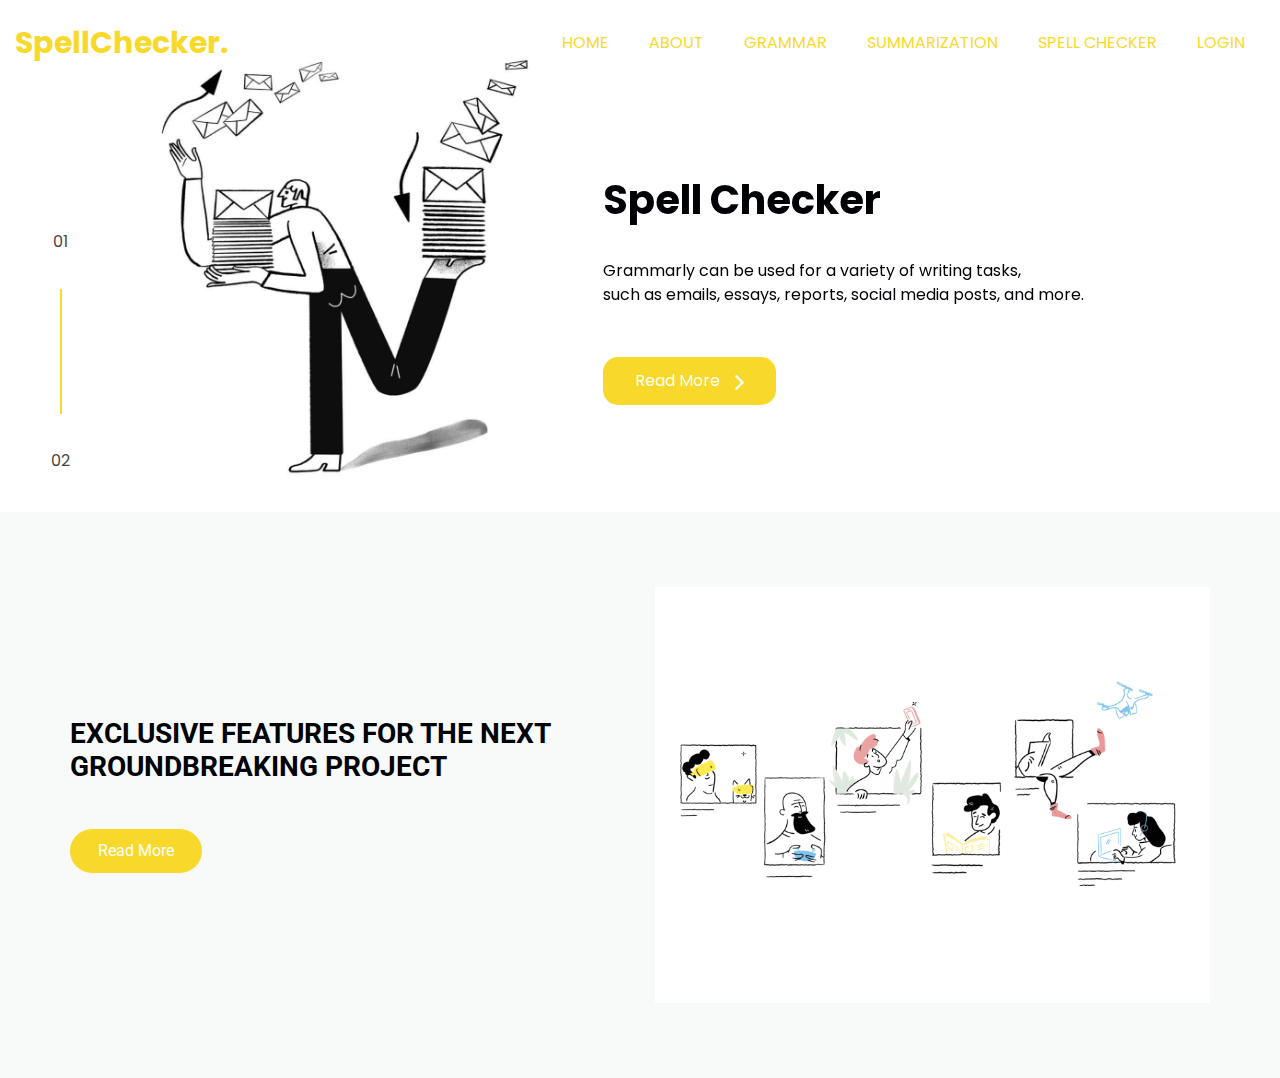
==== templates/index.html @ 0896d5ef "first commit" ====
<!DOCTYPE html>
<html>

<head>
  <!-- Basic -->
  <meta charset="utf-8" />
  <meta http-equiv="X-UA-Compatible" content="IE=edge" />
  <!-- Mobile Metas -->
  <meta name="viewport" content="width=device-width, initial-scale=1, shrink-to-fit=no" />
  <!-- Site Metas -->
  <meta name="keywords" content="" />
  <meta name="description" content="" />
  <meta name="author" content="" />

  <title>Spell.check.</title>
  <style>

    body {
      font-family: 'Roboto', sans-serif;
      color: #000205;
    }

    h1,
    h2,
    h3,
    h4 {
      font-weight: bold;
    }
    
    .layout_padding {
      padding: 75px 0;
    }
    
    .layout_padding2 {
      padding: 45px 0;
    }
    
    .layout_padding2-top {
      padding-top: 45px;
    }
    
    .layout_padding-top {
      padding-top: 75px;
    }
    
    .layout_padding-bottom {
      padding-bottom: 75px;
    }
    
    .call_to-btn {
      display: inline-block;
      padding: 12px 32px;
      border-radius: 15px;
      background-color: #f8d92b;
      color: #fff;
      display: flex;
      justify-content: center;
      align-items: center;
    }
    
    .call_to-btn img,
    .sub_call_to-btn img {
      width: 9px;
      margin-left: 15px;
      margin-top: 3px;
    }
    
    .call_to-btn:hover,
    .sub_call_to-btn:hover {
      color: #fff;
      -webkit-box-shadow: 0px 6px 10px -1px rgba(0, 0, 0, 0.17);
      -moz-box-shadow: 0px 6px 10px -1px rgba(0, 0, 0, 0.17);
      box-shadow: 0px 6px 10px -1px rgba(0, 0, 0, 0.17);
    }
    
    .sub_call_to-btn {
      display: inline-block;
      padding: 10px 28px;
      border-radius: 25px;
      background-color: #f8d92b;
      color: #fff;
      display: flex;
      justify-content: center;
      align-items: center;
    }
    
    /*header section*/
    .top_container {
      font-family: 'Poppins', sans-serif;
    }
    
    .custom_nav-container.navbar-expand-lg .navbar-nav .nav-link {
      padding: 10px 20px;
      color: #f8d92b;
      text-align: center;
      text-transform: uppercase;
    }    
    
    a,
    a:hover,
    a:focus {
      text-decoration: none;
    }
    
    a:hover,
    a:focus {
      color: initial;
    }
    
    .btn,
    .btn:focus {
      outline: none !important;
      box-shadow: none;
    }
    
    
    .top_container.sub_page {
      height: auto;
    }

    .custom_nav-container .nav_search-btn {
      background-image: url(../static/images/search-icon.png);
      background-size: 22px;
      background-repeat: no-repeat;
      background-position-y: 7px;
      width: 35px;
      height: 35px;
      padding: 0;
      border: none;
    }
    
    .navbar-brand,
    .navbar-brand:hover {
      font-size: 30px;
      color: #f8d92b;
      font-weight: bold;
    }
     
    .custom_nav-container {
      z-index: 99999;
      padding: 15px 0;
    }
    
    .custom_nav-container .navbar-toggler {
      outline: none;
    }
    
    .custom_nav-container .navbar-toggler .navbar-toggler-icon {
      background-image: url(..static/images/menu.png);
      background-size: 55px;
    }
    
    /*end header section*/
    
    /* hero section */
    .hero_section-container {
      width: 80%;
      margin: 0 auto;
      display: flex;
      align-items: center;
    }
    
    .number-container {
      position: absolute;
      top: 34%;
    
      left: 4%;
    }
    
    .number-container .number-box {
      display: flex;
      flex-direction: column;
      justify-content: center;
      align-items: center;
      color: #464646;
    }
    
    .number-container .number-box hr {
      border: none;
      width: 2px;
      height: 125px;
      background-color: #f8d92b;
      margin: 35px 0;
    }
    
    .hero_section-container .hero_img-box {
      width: 80%;
      margin-top: -45px;
    }
    
    .hero_section-container .hero_img-box img {
      width: 100%;
    }
    
    .hero_section-container .hero_detail-box {
      width: 58%;
    
    }
    
    .hero_section-container .hero_detail-box .hero_detail-container {
      padding-left: 45px;
      padding-bottom: 15px;
    }
    
    .hero_section-container .hero_detail-box .hero_detail-container p {
      margin: 35px 0 50px 0;
    }
    
    
    
    .carousel-control-prev,
    .carousel-control-next {
      width: 45px;
      height: 45px;
      border-radius: 100%;
      background-color: #f8d92b;
      opacity: 1;
      background-repeat: no-repeat;
      background-position: center center;
      background-size: 8px;
      top: initial;
      bottom: -100px;
    }
    
    .carousel-control-prev:hover,
    .carousel-control-next:hover {
      background-color: #464646;
    }
    
    .carousel-control-prev {
      background-image: url(../static/images/left_arrow.png);
      left: 45px;
    }
    
    .carousel-control-next {
      background-image: url(../static/images/right_arrow.png);
      left: 95px;
    }
    
    /* end hero section */
    
    /* about section */
    .about_section {
      background-color: #f8faf9;
    
    }
    
    .about_section .row {
      align-items: center;
    }
    
    .about_img-box img {
      width: 100%;
    }
    
    .about_detail-box p {
      margin: 45px 0;
    }
    
    /* end about section */
    
    /* practice section */
    .practice_container {
      display: flex;
      justify-content: center;
      flex-wrap: wrap;
    }
    
    .practice_box {
      display: flex;
      flex-direction: column;
      align-items: center;
      margin: 200px 15px 0 15px;
      transform: translateY(0);
      transition: all .7s;
      padding-bottom: 50px;
    }
    
    .practice_box:hover {
      transform: translateY(-150px);
      cursor: pointer;
    }
    
    .practice_box:hover .practice_img-box {
      background-color: #fddd33;
    }
    
    .practice_img-box {
      display: flex;
      justify-content: center;
      align-items: center;
      width: 225px;
      height: 295px;
      border-radius: 90px;
      background-color: #363636;
    
    }
    
    
    .practice_box h4 {
      margin-top: 15px;
    }
    
    .practice_img-box img {
      width: 120px;
    }
    
    .practice_detail p {
      margin-bottom: 55px;
      text-align: center;
    }
    
    .heading-text {
      padding: 0;
      margin: 0;
      color: #fddd33;
      font-weight: bold;
    }
    
    /* end Practice section */
    
    /* welcome section */
    .welcome_section {
    
      background-color: #f8faf9;
    }
    
    .welcome_container {
      padding: 100px 0;
    }
    
    .welcome_container>* {
      margin-bottom: 35px;
    }
    
    .welcome_container h4 {
      font-weight: normal;
    }
    
    .welcome_container h4,
    .welcome_container p {
      font-family: 'Poppins', sans-serif;
    }
    
    .welcome_section::before {
      content: "";
      width: 40%;
      height: 100%;
      background-image: url(../static/images/welcome.jpg);
      position: absolute;
      top: 0;
      right: 0;
      background-repeat: no-repeat;
      background-size: cover;
    }
    
    /* end welcome section */
    
    /* contact section */
    .contact_section .col-md-6 {
      padding: 0;
    }
    
    .contact_section input {
      border: none;
      outline: none;
      border-bottom: 1px solid #252525;
      width: 90%;
      margin: 10px 0;
    }
    
    .contact_form-container {
      padding: 45px;
      padding-right: 0;
    }
    
    .contact_form-container button {
      border: none;
      background-color: #fddd33;
      color: #fff;
      padding: 8px 40px;
      border-radius: 20px;
    }
    
    .contact_img-box {
      display: flex;
      align-items: center;
      padding: 45px;
      padding-left: 0;
    }
    
    .contact_img-box img {
      width: 97%;
    }
    
    .contact_section h2 {
      font-size: 26px;
      color: #010103;
      font-weight: bold;
    
      position: relative;
      margin-left: 2.5%;
    }
    
    
    
    /* end contact section */
    /* info section */
    .info_section {
      padding-top: 100px;
      padding-bottom: 1px;
      color: #fff;
      background-color: #2a2a2c;
    }
    
    .info_logo h2 {
      color: #fddd33;
      font-family: 'Poppins', sans-serif;
    }
    
    .info_section .col-md-4 {
      padding: 0 30px;
    }
    
    .info_section .col-md-4 h5 {
      text-transform: uppercase;
    }
    
    .info_news input {
      border: none;
      width: 80%;
      height: 35px;
      border-radius: 20px;
      background-color: #fff;
      outline: none;
      padding-left: 20px;
      margin-top: 15px;
    }
    
    .info_news input::placeholder {
      opacity: .4;
    }
    
    .info_news button {
      border: none;
      background-color: #fddd33;
      color: #fff;
      text-transform: uppercase;
      font-size: 14px;
      padding: 7px 25px;
      border-radius: 20px;
      margin-top: 20px;
    }
    
    .info_address p {
      margin-bottom: 5px;
    }
    
    .custom_border-btm {
      border-bottom: 1px solid #fff;
    }
    
    .info_social {
      display: flex;
      justify-content: space-between;
      width: 150px;
      margin: 30px auto;
    }
    
    /* end info section */
    
    
    
    /* footer section*/
    
    .footer_section {
      background-color: #fdfdfe;
      padding: 20px 0;
      font-family: 'Poppins', sans-serif;
    }
    
    .footer_section p {
      color: #000;
      margin: 0;
      text-align: center;
    }
    
    .footer_section a {
      color: #000;
    }
    
    /* end footer section*/

    /*responsive css*/
    @media (max-width: 1120px) {}

    @media (max-width: 992px) {
        .custom_nav-container .nav_search-btn {
            background-position: center;
        }

        .navbar-collapse {
            padding-bottom: 20px;
        }

        .practice_box {
            margin: 100px 15px 0 15px;
            padding-bottom: 20px;
            transition: all .5s;
        }

        .practice_box:hover {

            transform: translateY(-90px);
        }

        .practice_detail p {
            margin-top: 25px;
        }

        .welcome_section::before {
            display: none;
        }
    }

    @media (max-width: 768px) {

        .info_section .col-md-4 {
            padding: 20px 30px;
            text-align: center;
        }

        .info_news input {
            width: 100%;
        }

        .hero_section-container {
            width: 95%;
        }

        .hero_section-container .hero_detail-box {
            padding-bottom: 125px;
        }

        .contact_form-container {
            padding: 20px;
        }

        .contact_section input {
            width: 100%;
        }

        .contact_img-box {
            padding: 20px;
        }

    }

    @media (max-width: 576px) {
        .hero_section-container {
            flex-direction: column;
        }

        .hero_section-container .hero_img-box {

            width: 90%;
        }

        .hero_section-container .hero_detail-box {
            width: 97%;

        }

        .hero_section-container .hero_detail-box .hero_detail-container {
            padding-left: 0;
            padding-top: 35px;
        }

        .carousel-control-prev {
            left: 33%;

        }

        .carousel-control-next {
            left: 52%;
        }

        .practice_box {
            margin: 75px 15px 0 15px;
            transition: all .3s;
        }

        .practice_box:hover {

            transform: translateY(-60px);
        }
    }

    @media (max-width: 480px) {}

    @media (max-width: 400px) {}

    @media (max-width: 360px) {}

    @media (min-width: 1200px) {
        .container {
            max-width: 1170px;
        }

    }

    /*!
 * Bootstrap v4.3.1 (https://getbootstrap.com/)
 * Copyright 2011-2019 The Bootstrap Authors
 * Copyright 2011-2019 Twitter, Inc.
 * Licensed under MIT (https://github.com/twbs/bootstrap/blob/master/LICENSE)
 */
:root {
  --blue: #007bff;
  --indigo: #6610f2;
  --purple: #6f42c1;
  --pink: #e83e8c;
  --red: #dc3545;
  --orange: #fd7e14;
  --yellow: #ffc107;
  --green: #28a745;
  --teal: #20c997;
  --cyan: #17a2b8;
  --white: #fff;
  --gray: #6c757d;
  --gray-dark: #343a40;
  --primary: #007bff;
  --secondary: #6c757d;
  --success: #28a745;
  --info: #17a2b8;
  --warning: #ffc107;
  --danger: #dc3545;
  --light: #f8f9fa;
  --dark: #343a40;
  --breakpoint-xs: 0;
  --breakpoint-sm: 576px;
  --breakpoint-md: 768px;
  --breakpoint-lg: 992px;
  --breakpoint-xl: 1200px;
  --font-family-sans-serif: -apple-system, BlinkMacSystemFont, "Segoe UI", Roboto, "Helvetica Neue", Arial, "Noto Sans", sans-serif, "Apple Color Emoji", "Segoe UI Emoji", "Segoe UI Symbol", "Noto Color Emoji";
  --font-family-monospace: SFMono-Regular, Menlo, Monaco, Consolas, "Liberation Mono", "Courier New", monospace;
}

*,
*::before,
*::after {
  box-sizing: border-box;
}

html {
  font-family: sans-serif;
  line-height: 1.15;
  -webkit-text-size-adjust: 100%;
  -webkit-tap-highlight-color: rgba(0, 0, 0, 0);
}

article, aside, figcaption, figure, footer, header, hgroup, main, nav, section {
  display: block;
}

body {
  margin: 0;
  font-family: -apple-system, BlinkMacSystemFont, "Segoe UI", Roboto, "Helvetica Neue", Arial, "Noto Sans", sans-serif, "Apple Color Emoji", "Segoe UI Emoji", "Segoe UI Symbol", "Noto Color Emoji";
  font-size: 1rem;
  font-weight: 400;
  line-height: 1.5;
  color: #212529;
  text-align: left;
  background-color: #fff;
}

[tabindex="-1"]:focus {
  outline: 0 !important;
}

hr {
  box-sizing: content-box;
  height: 0;
  overflow: visible;
}

h1, h2, h3, h4, h5, h6 {
  margin-top: 0;
  margin-bottom: 0.5rem;
}

p {
  margin-top: 0;
  margin-bottom: 1rem;
}

abbr[title],
abbr[data-original-title] {
  text-decoration: underline;
  -webkit-text-decoration: underline dotted;
  text-decoration: underline dotted;
  cursor: help;
  border-bottom: 0;
  -webkit-text-decoration-skip-ink: none;
  text-decoration-skip-ink: none;
}

address {
  margin-bottom: 1rem;
  font-style: normal;
  line-height: inherit;
}

ol,
ul,
dl {
  margin-top: 0;
  margin-bottom: 1rem;
}

ol ol,
ul ul,
ol ul,
ul ol {
  margin-bottom: 0;
}

dt {
  font-weight: 700;
}

dd {
  margin-bottom: .5rem;
  margin-left: 0;
}

blockquote {
  margin: 0 0 1rem;
}

b,
strong {
  font-weight: bolder;
}

small {
  font-size: 80%;
}

sub,
sup {
  position: relative;
  font-size: 75%;
  line-height: 0;
  vertical-align: baseline;
}

sub {
  bottom: -.25em;
}

sup {
  top: -.5em;
}

a {
  color: #007bff;
  text-decoration: none;
  background-color: transparent;
}

a:hover {
  color: #0056b3;
  text-decoration: underline;
}

a:not([href]):not([tabindex]) {
  color: inherit;
  text-decoration: none;
}

a:not([href]):not([tabindex]):hover, a:not([href]):not([tabindex]):focus {
  color: inherit;
  text-decoration: none;
}

a:not([href]):not([tabindex]):focus {
  outline: 0;
}

pre,
code,
kbd,
samp {
  font-family: SFMono-Regular, Menlo, Monaco, Consolas, "Liberation Mono", "Courier New", monospace;
  font-size: 1em;
}

pre {
  margin-top: 0;
  margin-bottom: 1rem;
  overflow: auto;
}

figure {
  margin: 0 0 1rem;
}

img {
  vertical-align: middle;
  border-style: none;
}

svg {
  overflow: hidden;
  vertical-align: middle;
}

table {
  border-collapse: collapse;
}

caption {
  padding-top: 0.75rem;
  padding-bottom: 0.75rem;
  color: #6c757d;
  text-align: left;
  caption-side: bottom;
}

th {
  text-align: inherit;
}

label {
  display: inline-block;
  margin-bottom: 0.5rem;
}

button {
  border-radius: 0;
}

button:focus {
  outline: 1px dotted;
  outline: 5px auto -webkit-focus-ring-color;
}

input,
button,
select,
optgroup,
textarea {
  margin: 0;
  font-family: inherit;
  font-size: inherit;
  line-height: inherit;
}

button,
input {
  overflow: visible;
}

button,
select {
  text-transform: none;
}

select {
  word-wrap: normal;
}

button,
[type="button"],
[type="reset"],
[type="submit"] {
  -webkit-appearance: button;
}

button:not(:disabled),
[type="button"]:not(:disabled),
[type="reset"]:not(:disabled),
[type="submit"]:not(:disabled) {
  cursor: pointer;
}

button::-moz-focus-inner,
[type="button"]::-moz-focus-inner,
[type="reset"]::-moz-focus-inner,
[type="submit"]::-moz-focus-inner {
  padding: 0;
  border-style: none;
}

input[type="radio"],
input[type="checkbox"] {
  box-sizing: border-box;
  padding: 0;
}

input[type="date"],
input[type="time"],
input[type="datetime-local"],
input[type="month"] {
  -webkit-appearance: listbox;
}

textarea {
  overflow: auto;
  resize: vertical;
}

fieldset {
  min-width: 0;
  padding: 0;
  margin: 0;
  border: 0;
}

legend {
  display: block;
  width: 100%;
  max-width: 100%;
  padding: 0;
  margin-bottom: .5rem;
  font-size: 1.5rem;
  line-height: inherit;
  color: inherit;
  white-space: normal;
}

progress {
  vertical-align: baseline;
}

[type="number"]::-webkit-inner-spin-button,
[type="number"]::-webkit-outer-spin-button {
  height: auto;
}

[type="search"] {
  outline-offset: -2px;
  -webkit-appearance: none;
}

[type="search"]::-webkit-search-decoration {
  -webkit-appearance: none;
}

::-webkit-file-upload-button {
  font: inherit;
  -webkit-appearance: button;
}

output {
  display: inline-block;
}

summary {
  display: list-item;
  cursor: pointer;
}

template {
  display: none;
}

[hidden] {
  display: none !important;
}

h1, h2, h3, h4, h5, h6,
.h1, .h2, .h3, .h4, .h5, .h6 {
  margin-bottom: 0.5rem;
  font-weight: 500;
  line-height: 1.2;
}

h1, .h1 {
  font-size: 2.5rem;
}

h2, .h2 {
  font-size: 2rem;
}

h3, .h3 {
  font-size: 1.75rem;
}

h4, .h4 {
  font-size: 1.5rem;
}

h5, .h5 {
  font-size: 1.25rem;
}

h6, .h6 {
  font-size: 1rem;
}

.lead {
  font-size: 1.25rem;
  font-weight: 300;
}

.display-1 {
  font-size: 6rem;
  font-weight: 300;
  line-height: 1.2;
}

.display-2 {
  font-size: 5.5rem;
  font-weight: 300;
  line-height: 1.2;
}

.display-3 {
  font-size: 4.5rem;
  font-weight: 300;
  line-height: 1.2;
}

.display-4 {
  font-size: 3.5rem;
  font-weight: 300;
  line-height: 1.2;
}

hr {
  margin-top: 1rem;
  margin-bottom: 1rem;
  border: 0;
  border-top: 1px solid rgba(0, 0, 0, 0.1);
}

small,
.small {
  font-size: 80%;
  font-weight: 400;
}

mark,
.mark {
  padding: 0.2em;
  background-color: #fcf8e3;
}

.list-unstyled {
  padding-left: 0;
  list-style: none;
}

.list-inline {
  padding-left: 0;
  list-style: none;
}

.list-inline-item {
  display: inline-block;
}

.list-inline-item:not(:last-child) {
  margin-right: 0.5rem;
}

.initialism {
  font-size: 90%;
  text-transform: uppercase;
}

.blockquote {
  margin-bottom: 1rem;
  font-size: 1.25rem;
}

.blockquote-footer {
  display: block;
  font-size: 80%;
  color: #6c757d;
}

.blockquote-footer::before {
  content: "\2014\00A0";
}

.img-fluid {
  max-width: 100%;
  height: auto;
}

.img-thumbnail {
  padding: 0.25rem;
  background-color: #fff;
  border: 1px solid #dee2e6;
  border-radius: 0.25rem;
  max-width: 100%;
  height: auto;
}

.figure {
  display: inline-block;
}

.figure-img {
  margin-bottom: 0.5rem;
  line-height: 1;
}

.figure-caption {
  font-size: 90%;
  color: #6c757d;
}

code {
  font-size: 87.5%;
  color: #e83e8c;
  word-break: break-word;
}

a > code {
  color: inherit;
}

kbd {
  padding: 0.2rem 0.4rem;
  font-size: 87.5%;
  color: #fff;
  background-color: #212529;
  border-radius: 0.2rem;
}

kbd kbd {
  padding: 0;
  font-size: 100%;
  font-weight: 700;
}

pre {
  display: block;
  font-size: 87.5%;
  color: #212529;
}

pre code {
  font-size: inherit;
  color: inherit;
  word-break: normal;
}

.pre-scrollable {
  max-height: 340px;
  overflow-y: scroll;
}

.container {
  width: 100%;
  padding-right: 15px;
  padding-left: 15px;
  margin-right: auto;
  margin-left: auto;
}

@media (min-width: 576px) {
  .container {
    max-width: 540px;
  }
}

@media (min-width: 768px) {
  .container {
    max-width: 720px;
  }
}

@media (min-width: 992px) {
  .container {
    max-width: 960px;
  }
}

@media (min-width: 1200px) {
  .container {
    max-width: 1140px;
  }
}

.container-fluid {
  width: 100%;
  padding-right: 15px;
  padding-left: 15px;
  margin-right: auto;
  margin-left: auto;
}

.row {
  display: -ms-flexbox;
  display: flex;
  -ms-flex-wrap: wrap;
  flex-wrap: wrap;
  margin-right: -15px;
  margin-left: -15px;
}

.no-gutters {
  margin-right: 0;
  margin-left: 0;
}

.no-gutters > .col,
.no-gutters > [class*="col-"] {
  padding-right: 0;
  padding-left: 0;
}

.col-1, .col-2, .col-3, .col-4, .col-5, .col-6, .col-7, .col-8, .col-9, .col-10, .col-11, .col-12, .col,
.col-auto, .col-sm-1, .col-sm-2, .col-sm-3, .col-sm-4, .col-sm-5, .col-sm-6, .col-sm-7, .col-sm-8, .col-sm-9, .col-sm-10, .col-sm-11, .col-sm-12, .col-sm,
.col-sm-auto, .col-md-1, .col-md-2, .col-md-3, .col-md-4, .col-md-5, .col-md-6, .col-md-7, .col-md-8, .col-md-9, .col-md-10, .col-md-11, .col-md-12, .col-md,
.col-md-auto, .col-lg-1, .col-lg-2, .col-lg-3, .col-lg-4, .col-lg-5, .col-lg-6, .col-lg-7, .col-lg-8, .col-lg-9, .col-lg-10, .col-lg-11, .col-lg-12, .col-lg,
.col-lg-auto, .col-xl-1, .col-xl-2, .col-xl-3, .col-xl-4, .col-xl-5, .col-xl-6, .col-xl-7, .col-xl-8, .col-xl-9, .col-xl-10, .col-xl-11, .col-xl-12, .col-xl,
.col-xl-auto {
  position: relative;
  width: 100%;
  padding-right: 15px;
  padding-left: 15px;
}

.col {
  -ms-flex-preferred-size: 0;
  flex-basis: 0;
  -ms-flex-positive: 1;
  flex-grow: 1;
  max-width: 100%;
}

.col-auto {
  -ms-flex: 0 0 auto;
  flex: 0 0 auto;
  width: auto;
  max-width: 100%;
}

.col-1 {
  -ms-flex: 0 0 8.333333%;
  flex: 0 0 8.333333%;
  max-width: 8.333333%;
}

.col-2 {
  -ms-flex: 0 0 16.666667%;
  flex: 0 0 16.666667%;
  max-width: 16.666667%;
}

.col-3 {
  -ms-flex: 0 0 25%;
  flex: 0 0 25%;
  max-width: 25%;
}

.col-4 {
  -ms-flex: 0 0 33.333333%;
  flex: 0 0 33.333333%;
  max-width: 33.333333%;
}

.col-5 {
  -ms-flex: 0 0 41.666667%;
  flex: 0 0 41.666667%;
  max-width: 41.666667%;
}

.col-6 {
  -ms-flex: 0 0 50%;
  flex: 0 0 50%;
  max-width: 50%;
}

.col-7 {
  -ms-flex: 0 0 58.333333%;
  flex: 0 0 58.333333%;
  max-width: 58.333333%;
}

.col-8 {
  -ms-flex: 0 0 66.666667%;
  flex: 0 0 66.666667%;
  max-width: 66.666667%;
}

.col-9 {
  -ms-flex: 0 0 75%;
  flex: 0 0 75%;
  max-width: 75%;
}

.col-10 {
  -ms-flex: 0 0 83.333333%;
  flex: 0 0 83.333333%;
  max-width: 83.333333%;
}

.col-11 {
  -ms-flex: 0 0 91.666667%;
  flex: 0 0 91.666667%;
  max-width: 91.666667%;
}

.col-12 {
  -ms-flex: 0 0 100%;
  flex: 0 0 100%;
  max-width: 100%;
}

.order-first {
  -ms-flex-order: -1;
  order: -1;
}

.order-last {
  -ms-flex-order: 13;
  order: 13;
}

.order-0 {
  -ms-flex-order: 0;
  order: 0;
}

.order-1 {
  -ms-flex-order: 1;
  order: 1;
}

.order-2 {
  -ms-flex-order: 2;
  order: 2;
}

.order-3 {
  -ms-flex-order: 3;
  order: 3;
}

.order-4 {
  -ms-flex-order: 4;
  order: 4;
}

.order-5 {
  -ms-flex-order: 5;
  order: 5;
}

.order-6 {
  -ms-flex-order: 6;
  order: 6;
}

.order-7 {
  -ms-flex-order: 7;
  order: 7;
}

.order-8 {
  -ms-flex-order: 8;
  order: 8;
}

.order-9 {
  -ms-flex-order: 9;
  order: 9;
}

.order-10 {
  -ms-flex-order: 10;
  order: 10;
}

.order-11 {
  -ms-flex-order: 11;
  order: 11;
}

.order-12 {
  -ms-flex-order: 12;
  order: 12;
}

.offset-1 {
  margin-left: 8.333333%;
}

.offset-2 {
  margin-left: 16.666667%;
}

.offset-3 {
  margin-left: 25%;
}

.offset-4 {
  margin-left: 33.333333%;
}

.offset-5 {
  margin-left: 41.666667%;
}

.offset-6 {
  margin-left: 50%;
}

.offset-7 {
  margin-left: 58.333333%;
}

.offset-8 {
  margin-left: 66.666667%;
}

.offset-9 {
  margin-left: 75%;
}

.offset-10 {
  margin-left: 83.333333%;
}

.offset-11 {
  margin-left: 91.666667%;
}

@media (min-width: 576px) {
  .col-sm {
    -ms-flex-preferred-size: 0;
    flex-basis: 0;
    -ms-flex-positive: 1;
    flex-grow: 1;
    max-width: 100%;
  }
  .col-sm-auto {
    -ms-flex: 0 0 auto;
    flex: 0 0 auto;
    width: auto;
    max-width: 100%;
  }
  .col-sm-1 {
    -ms-flex: 0 0 8.333333%;
    flex: 0 0 8.333333%;
    max-width: 8.333333%;
  }
  .col-sm-2 {
    -ms-flex: 0 0 16.666667%;
    flex: 0 0 16.666667%;
    max-width: 16.666667%;
  }
  .col-sm-3 {
    -ms-flex: 0 0 25%;
    flex: 0 0 25%;
    max-width: 25%;
  }
  .col-sm-4 {
    -ms-flex: 0 0 33.333333%;
    flex: 0 0 33.333333%;
    max-width: 33.333333%;
  }
  .col-sm-5 {
    -ms-flex: 0 0 41.666667%;
    flex: 0 0 41.666667%;
    max-width: 41.666667%;
  }
  .col-sm-6 {
    -ms-flex: 0 0 50%;
    flex: 0 0 50%;
    max-width: 50%;
  }
  .col-sm-7 {
    -ms-flex: 0 0 58.333333%;
    flex: 0 0 58.333333%;
    max-width: 58.333333%;
  }
  .col-sm-8 {
    -ms-flex: 0 0 66.666667%;
    flex: 0 0 66.666667%;
    max-width: 66.666667%;
  }
  .col-sm-9 {
    -ms-flex: 0 0 75%;
    flex: 0 0 75%;
    max-width: 75%;
  }
  .col-sm-10 {
    -ms-flex: 0 0 83.333333%;
    flex: 0 0 83.333333%;
    max-width: 83.333333%;
  }
  .col-sm-11 {
    -ms-flex: 0 0 91.666667%;
    flex: 0 0 91.666667%;
    max-width: 91.666667%;
  }
  .col-sm-12 {
    -ms-flex: 0 0 100%;
    flex: 0 0 100%;
    max-width: 100%;
  }
  .order-sm-first {
    -ms-flex-order: -1;
    order: -1;
  }
  .order-sm-last {
    -ms-flex-order: 13;
    order: 13;
  }
  .order-sm-0 {
    -ms-flex-order: 0;
    order: 0;
  }
  .order-sm-1 {
    -ms-flex-order: 1;
    order: 1;
  }
  .order-sm-2 {
    -ms-flex-order: 2;
    order: 2;
  }
  .order-sm-3 {
    -ms-flex-order: 3;
    order: 3;
  }
  .order-sm-4 {
    -ms-flex-order: 4;
    order: 4;
  }
  .order-sm-5 {
    -ms-flex-order: 5;
    order: 5;
  }
  .order-sm-6 {
    -ms-flex-order: 6;
    order: 6;
  }
  .order-sm-7 {
    -ms-flex-order: 7;
    order: 7;
  }
  .order-sm-8 {
    -ms-flex-order: 8;
    order: 8;
  }
  .order-sm-9 {
    -ms-flex-order: 9;
    order: 9;
  }
  .order-sm-10 {
    -ms-flex-order: 10;
    order: 10;
  }
  .order-sm-11 {
    -ms-flex-order: 11;
    order: 11;
  }
  .order-sm-12 {
    -ms-flex-order: 12;
    order: 12;
  }
  .offset-sm-0 {
    margin-left: 0;
  }
  .offset-sm-1 {
    margin-left: 8.333333%;
  }
  .offset-sm-2 {
    margin-left: 16.666667%;
  }
  .offset-sm-3 {
    margin-left: 25%;
  }
  .offset-sm-4 {
    margin-left: 33.333333%;
  }
  .offset-sm-5 {
    margin-left: 41.666667%;
  }
  .offset-sm-6 {
    margin-left: 50%;
  }
  .offset-sm-7 {
    margin-left: 58.333333%;
  }
  .offset-sm-8 {
    margin-left: 66.666667%;
  }
  .offset-sm-9 {
    margin-left: 75%;
  }
  .offset-sm-10 {
    margin-left: 83.333333%;
  }
  .offset-sm-11 {
    margin-left: 91.666667%;
  }
}

@media (min-width: 768px) {
  .col-md {
    -ms-flex-preferred-size: 0;
    flex-basis: 0;
    -ms-flex-positive: 1;
    flex-grow: 1;
    max-width: 100%;
  }
  .col-md-auto {
    -ms-flex: 0 0 auto;
    flex: 0 0 auto;
    width: auto;
    max-width: 100%;
  }
  .col-md-1 {
    -ms-flex: 0 0 8.333333%;
    flex: 0 0 8.333333%;
    max-width: 8.333333%;
  }
  .col-md-2 {
    -ms-flex: 0 0 16.666667%;
    flex: 0 0 16.666667%;
    max-width: 16.666667%;
  }
  .col-md-3 {
    -ms-flex: 0 0 25%;
    flex: 0 0 25%;
    max-width: 25%;
  }
  .col-md-4 {
    -ms-flex: 0 0 33.333333%;
    flex: 0 0 33.333333%;
    max-width: 33.333333%;
  }
  .col-md-5 {
    -ms-flex: 0 0 41.666667%;
    flex: 0 0 41.666667%;
    max-width: 41.666667%;
  }
  .col-md-6 {
    -ms-flex: 0 0 50%;
    flex: 0 0 50%;
    max-width: 50%;
  }
  .col-md-7 {
    -ms-flex: 0 0 58.333333%;
    flex: 0 0 58.333333%;
    max-width: 58.333333%;
  }
  .col-md-8 {
    -ms-flex: 0 0 66.666667%;
    flex: 0 0 66.666667%;
    max-width: 66.666667%;
  }
  .col-md-9 {
    -ms-flex: 0 0 75%;
    flex: 0 0 75%;
    max-width: 75%;
  }
  .col-md-10 {
    -ms-flex: 0 0 83.333333%;
    flex: 0 0 83.333333%;
    max-width: 83.333333%;
  }
  .col-md-11 {
    -ms-flex: 0 0 91.666667%;
    flex: 0 0 91.666667%;
    max-width: 91.666667%;
  }
  .col-md-12 {
    -ms-flex: 0 0 100%;
    flex: 0 0 100%;
    max-width: 100%;
  }
  .order-md-first {
    -ms-flex-order: -1;
    order: -1;
  }
  .order-md-last {
    -ms-flex-order: 13;
    order: 13;
  }
  .order-md-0 {
    -ms-flex-order: 0;
    order: 0;
  }
  .order-md-1 {
    -ms-flex-order: 1;
    order: 1;
  }
  .order-md-2 {
    -ms-flex-order: 2;
    order: 2;
  }
  .order-md-3 {
    -ms-flex-order: 3;
    order: 3;
  }
  .order-md-4 {
    -ms-flex-order: 4;
    order: 4;
  }
  .order-md-5 {
    -ms-flex-order: 5;
    order: 5;
  }
  .order-md-6 {
    -ms-flex-order: 6;
    order: 6;
  }
  .order-md-7 {
    -ms-flex-order: 7;
    order: 7;
  }
  .order-md-8 {
    -ms-flex-order: 8;
    order: 8;
  }
  .order-md-9 {
    -ms-flex-order: 9;
    order: 9;
  }
  .order-md-10 {
    -ms-flex-order: 10;
    order: 10;
  }
  .order-md-11 {
    -ms-flex-order: 11;
    order: 11;
  }
  .order-md-12 {
    -ms-flex-order: 12;
    order: 12;
  }
  .offset-md-0 {
    margin-left: 0;
  }
  .offset-md-1 {
    margin-left: 8.333333%;
  }
  .offset-md-2 {
    margin-left: 16.666667%;
  }
  .offset-md-3 {
    margin-left: 25%;
  }
  .offset-md-4 {
    margin-left: 33.333333%;
  }
  .offset-md-5 {
    margin-left: 41.666667%;
  }
  .offset-md-6 {
    margin-left: 50%;
  }
  .offset-md-7 {
    margin-left: 58.333333%;
  }
  .offset-md-8 {
    margin-left: 66.666667%;
  }
  .offset-md-9 {
    margin-left: 75%;
  }
  .offset-md-10 {
    margin-left: 83.333333%;
  }
  .offset-md-11 {
    margin-left: 91.666667%;
  }
}

@media (min-width: 992px) {
  .col-lg {
    -ms-flex-preferred-size: 0;
    flex-basis: 0;
    -ms-flex-positive: 1;
    flex-grow: 1;
    max-width: 100%;
  }
  .col-lg-auto {
    -ms-flex: 0 0 auto;
    flex: 0 0 auto;
    width: auto;
    max-width: 100%;
  }
  .col-lg-1 {
    -ms-flex: 0 0 8.333333%;
    flex: 0 0 8.333333%;
    max-width: 8.333333%;
  }
  .col-lg-2 {
    -ms-flex: 0 0 16.666667%;
    flex: 0 0 16.666667%;
    max-width: 16.666667%;
  }
  .col-lg-3 {
    -ms-flex: 0 0 25%;
    flex: 0 0 25%;
    max-width: 25%;
  }
  .col-lg-4 {
    -ms-flex: 0 0 33.333333%;
    flex: 0 0 33.333333%;
    max-width: 33.333333%;
  }
  .col-lg-5 {
    -ms-flex: 0 0 41.666667%;
    flex: 0 0 41.666667%;
    max-width: 41.666667%;
  }
  .col-lg-6 {
    -ms-flex: 0 0 50%;
    flex: 0 0 50%;
    max-width: 50%;
  }
  .col-lg-7 {
    -ms-flex: 0 0 58.333333%;
    flex: 0 0 58.333333%;
    max-width: 58.333333%;
  }
  .col-lg-8 {
    -ms-flex: 0 0 66.666667%;
    flex: 0 0 66.666667%;
    max-width: 66.666667%;
  }
  .col-lg-9 {
    -ms-flex: 0 0 75%;
    flex: 0 0 75%;
    max-width: 75%;
  }
  .col-lg-10 {
    -ms-flex: 0 0 83.333333%;
    flex: 0 0 83.333333%;
    max-width: 83.333333%;
  }
  .col-lg-11 {
    -ms-flex: 0 0 91.666667%;
    flex: 0 0 91.666667%;
    max-width: 91.666667%;
  }
  .col-lg-12 {
    -ms-flex: 0 0 100%;
    flex: 0 0 100%;
    max-width: 100%;
  }
  .order-lg-first {
    -ms-flex-order: -1;
    order: -1;
  }
  .order-lg-last {
    -ms-flex-order: 13;
    order: 13;
  }
  .order-lg-0 {
    -ms-flex-order: 0;
    order: 0;
  }
  .order-lg-1 {
    -ms-flex-order: 1;
    order: 1;
  }
  .order-lg-2 {
    -ms-flex-order: 2;
    order: 2;
  }
  .order-lg-3 {
    -ms-flex-order: 3;
    order: 3;
  }
  .order-lg-4 {
    -ms-flex-order: 4;
    order: 4;
  }
  .order-lg-5 {
    -ms-flex-order: 5;
    order: 5;
  }
  .order-lg-6 {
    -ms-flex-order: 6;
    order: 6;
  }
  .order-lg-7 {
    -ms-flex-order: 7;
    order: 7;
  }
  .order-lg-8 {
    -ms-flex-order: 8;
    order: 8;
  }
  .order-lg-9 {
    -ms-flex-order: 9;
    order: 9;
  }
  .order-lg-10 {
    -ms-flex-order: 10;
    order: 10;
  }
  .order-lg-11 {
    -ms-flex-order: 11;
    order: 11;
  }
  .order-lg-12 {
    -ms-flex-order: 12;
    order: 12;
  }
  .offset-lg-0 {
    margin-left: 0;
  }
  .offset-lg-1 {
    margin-left: 8.333333%;
  }
  .offset-lg-2 {
    margin-left: 16.666667%;
  }
  .offset-lg-3 {
    margin-left: 25%;
  }
  .offset-lg-4 {
    margin-left: 33.333333%;
  }
  .offset-lg-5 {
    margin-left: 41.666667%;
  }
  .offset-lg-6 {
    margin-left: 50%;
  }
  .offset-lg-7 {
    margin-left: 58.333333%;
  }
  .offset-lg-8 {
    margin-left: 66.666667%;
  }
  .offset-lg-9 {
    margin-left: 75%;
  }
  .offset-lg-10 {
    margin-left: 83.333333%;
  }
  .offset-lg-11 {
    margin-left: 91.666667%;
  }
}

@media (min-width: 1200px) {
  .col-xl {
    -ms-flex-preferred-size: 0;
    flex-basis: 0;
    -ms-flex-positive: 1;
    flex-grow: 1;
    max-width: 100%;
  }
  .col-xl-auto {
    -ms-flex: 0 0 auto;
    flex: 0 0 auto;
    width: auto;
    max-width: 100%;
  }
  .col-xl-1 {
    -ms-flex: 0 0 8.333333%;
    flex: 0 0 8.333333%;
    max-width: 8.333333%;
  }
  .col-xl-2 {
    -ms-flex: 0 0 16.666667%;
    flex: 0 0 16.666667%;
    max-width: 16.666667%;
  }
  .col-xl-3 {
    -ms-flex: 0 0 25%;
    flex: 0 0 25%;
    max-width: 25%;
  }
  .col-xl-4 {
    -ms-flex: 0 0 33.333333%;
    flex: 0 0 33.333333%;
    max-width: 33.333333%;
  }
  .col-xl-5 {
    -ms-flex: 0 0 41.666667%;
    flex: 0 0 41.666667%;
    max-width: 41.666667%;
  }
  .col-xl-6 {
    -ms-flex: 0 0 50%;
    flex: 0 0 50%;
    max-width: 50%;
  }
  .col-xl-7 {
    -ms-flex: 0 0 58.333333%;
    flex: 0 0 58.333333%;
    max-width: 58.333333%;
  }
  .col-xl-8 {
    -ms-flex: 0 0 66.666667%;
    flex: 0 0 66.666667%;
    max-width: 66.666667%;
  }
  .col-xl-9 {
    -ms-flex: 0 0 75%;
    flex: 0 0 75%;
    max-width: 75%;
  }
  .col-xl-10 {
    -ms-flex: 0 0 83.333333%;
    flex: 0 0 83.333333%;
    max-width: 83.333333%;
  }
  .col-xl-11 {
    -ms-flex: 0 0 91.666667%;
    flex: 0 0 91.666667%;
    max-width: 91.666667%;
  }
  .col-xl-12 {
    -ms-flex: 0 0 100%;
    flex: 0 0 100%;
    max-width: 100%;
  }
  .order-xl-first {
    -ms-flex-order: -1;
    order: -1;
  }
  .order-xl-last {
    -ms-flex-order: 13;
    order: 13;
  }
  .order-xl-0 {
    -ms-flex-order: 0;
    order: 0;
  }
  .order-xl-1 {
    -ms-flex-order: 1;
    order: 1;
  }
  .order-xl-2 {
    -ms-flex-order: 2;
    order: 2;
  }
  .order-xl-3 {
    -ms-flex-order: 3;
    order: 3;
  }
  .order-xl-4 {
    -ms-flex-order: 4;
    order: 4;
  }
  .order-xl-5 {
    -ms-flex-order: 5;
    order: 5;
  }
  .order-xl-6 {
    -ms-flex-order: 6;
    order: 6;
  }
  .order-xl-7 {
    -ms-flex-order: 7;
    order: 7;
  }
  .order-xl-8 {
    -ms-flex-order: 8;
    order: 8;
  }
  .order-xl-9 {
    -ms-flex-order: 9;
    order: 9;
  }
  .order-xl-10 {
    -ms-flex-order: 10;
    order: 10;
  }
  .order-xl-11 {
    -ms-flex-order: 11;
    order: 11;
  }
  .order-xl-12 {
    -ms-flex-order: 12;
    order: 12;
  }
  .offset-xl-0 {
    margin-left: 0;
  }
  .offset-xl-1 {
    margin-left: 8.333333%;
  }
  .offset-xl-2 {
    margin-left: 16.666667%;
  }
  .offset-xl-3 {
    margin-left: 25%;
  }
  .offset-xl-4 {
    margin-left: 33.333333%;
  }
  .offset-xl-5 {
    margin-left: 41.666667%;
  }
  .offset-xl-6 {
    margin-left: 50%;
  }
  .offset-xl-7 {
    margin-left: 58.333333%;
  }
  .offset-xl-8 {
    margin-left: 66.666667%;
  }
  .offset-xl-9 {
    margin-left: 75%;
  }
  .offset-xl-10 {
    margin-left: 83.333333%;
  }
  .offset-xl-11 {
    margin-left: 91.666667%;
  }
}

.table {
  width: 100%;
  margin-bottom: 1rem;
  color: #212529;
}

.table th,
.table td {
  padding: 0.75rem;
  vertical-align: top;
  border-top: 1px solid #dee2e6;
}

.table thead th {
  vertical-align: bottom;
  border-bottom: 2px solid #dee2e6;
}

.table tbody + tbody {
  border-top: 2px solid #dee2e6;
}

.table-sm th,
.table-sm td {
  padding: 0.3rem;
}

.table-bordered {
  border: 1px solid #dee2e6;
}

.table-bordered th,
.table-bordered td {
  border: 1px solid #dee2e6;
}

.table-bordered thead th,
.table-bordered thead td {
  border-bottom-width: 2px;
}

.table-borderless th,
.table-borderless td,
.table-borderless thead th,
.table-borderless tbody + tbody {
  border: 0;
}

.table-striped tbody tr:nth-of-type(odd) {
  background-color: rgba(0, 0, 0, 0.05);
}

.table-hover tbody tr:hover {
  color: #212529;
  background-color: rgba(0, 0, 0, 0.075);
}

.table-primary,
.table-primary > th,
.table-primary > td {
  background-color: #b8daff;
}

.table-primary th,
.table-primary td,
.table-primary thead th,
.table-primary tbody + tbody {
  border-color: #7abaff;
}

.table-hover .table-primary:hover {
  background-color: #9fcdff;
}

.table-hover .table-primary:hover > td,
.table-hover .table-primary:hover > th {
  background-color: #9fcdff;
}

.table-secondary,
.table-secondary > th,
.table-secondary > td {
  background-color: #d6d8db;
}

.table-secondary th,
.table-secondary td,
.table-secondary thead th,
.table-secondary tbody + tbody {
  border-color: #b3b7bb;
}

.table-hover .table-secondary:hover {
  background-color: #c8cbcf;
}

.table-hover .table-secondary:hover > td,
.table-hover .table-secondary:hover > th {
  background-color: #c8cbcf;
}

.table-success,
.table-success > th,
.table-success > td {
  background-color: #c3e6cb;
}

.table-success th,
.table-success td,
.table-success thead th,
.table-success tbody + tbody {
  border-color: #8fd19e;
}

.table-hover .table-success:hover {
  background-color: #b1dfbb;
}

.table-hover .table-success:hover > td,
.table-hover .table-success:hover > th {
  background-color: #b1dfbb;
}

.table-info,
.table-info > th,
.table-info > td {
  background-color: #bee5eb;
}

.table-info th,
.table-info td,
.table-info thead th,
.table-info tbody + tbody {
  border-color: #86cfda;
}

.table-hover .table-info:hover {
  background-color: #abdde5;
}

.table-hover .table-info:hover > td,
.table-hover .table-info:hover > th {
  background-color: #abdde5;
}

.table-warning,
.table-warning > th,
.table-warning > td {
  background-color: #ffeeba;
}

.table-warning th,
.table-warning td,
.table-warning thead th,
.table-warning tbody + tbody {
  border-color: #ffdf7e;
}

.table-hover .table-warning:hover {
  background-color: #ffe8a1;
}

.table-hover .table-warning:hover > td,
.table-hover .table-warning:hover > th {
  background-color: #ffe8a1;
}

.table-danger,
.table-danger > th,
.table-danger > td {
  background-color: #f5c6cb;
}

.table-danger th,
.table-danger td,
.table-danger thead th,
.table-danger tbody + tbody {
  border-color: #ed969e;
}

.table-hover .table-danger:hover {
  background-color: #f1b0b7;
}

.table-hover .table-danger:hover > td,
.table-hover .table-danger:hover > th {
  background-color: #f1b0b7;
}

.table-light,
.table-light > th,
.table-light > td {
  background-color: #fdfdfe;
}

.table-light th,
.table-light td,
.table-light thead th,
.table-light tbody + tbody {
  border-color: #fbfcfc;
}

.table-hover .table-light:hover {
  background-color: #ececf6;
}

.table-hover .table-light:hover > td,
.table-hover .table-light:hover > th {
  background-color: #ececf6;
}

.table-dark,
.table-dark > th,
.table-dark > td {
  background-color: #c6c8ca;
}

.table-dark th,
.table-dark td,
.table-dark thead th,
.table-dark tbody + tbody {
  border-color: #95999c;
}

.table-hover .table-dark:hover {
  background-color: #b9bbbe;
}

.table-hover .table-dark:hover > td,
.table-hover .table-dark:hover > th {
  background-color: #b9bbbe;
}

.table-active,
.table-active > th,
.table-active > td {
  background-color: rgba(0, 0, 0, 0.075);
}

.table-hover .table-active:hover {
  background-color: rgba(0, 0, 0, 0.075);
}

.table-hover .table-active:hover > td,
.table-hover .table-active:hover > th {
  background-color: rgba(0, 0, 0, 0.075);
}

.table .thead-dark th {
  color: #fff;
  background-color: #343a40;
  border-color: #454d55;
}

.table .thead-light th {
  color: #495057;
  background-color: #e9ecef;
  border-color: #dee2e6;
}

.table-dark {
  color: #fff;
  background-color: #343a40;
}

.table-dark th,
.table-dark td,
.table-dark thead th {
  border-color: #454d55;
}

.table-dark.table-bordered {
  border: 0;
}

.table-dark.table-striped tbody tr:nth-of-type(odd) {
  background-color: rgba(255, 255, 255, 0.05);
}

.table-dark.table-hover tbody tr:hover {
  color: #fff;
  background-color: rgba(255, 255, 255, 0.075);
}

@media (max-width: 575.98px) {
  .table-responsive-sm {
    display: block;
    width: 100%;
    overflow-x: auto;
    -webkit-overflow-scrolling: touch;
  }
  .table-responsive-sm > .table-bordered {
    border: 0;
  }
}

@media (max-width: 767.98px) {
  .table-responsive-md {
    display: block;
    width: 100%;
    overflow-x: auto;
    -webkit-overflow-scrolling: touch;
  }
  .table-responsive-md > .table-bordered {
    border: 0;
  }
}

@media (max-width: 991.98px) {
  .table-responsive-lg {
    display: block;
    width: 100%;
    overflow-x: auto;
    -webkit-overflow-scrolling: touch;
  }
  .table-responsive-lg > .table-bordered {
    border: 0;
  }
}

@media (max-width: 1199.98px) {
  .table-responsive-xl {
    display: block;
    width: 100%;
    overflow-x: auto;
    -webkit-overflow-scrolling: touch;
  }
  .table-responsive-xl > .table-bordered {
    border: 0;
  }
}

.table-responsive {
  display: block;
  width: 100%;
  overflow-x: auto;
  -webkit-overflow-scrolling: touch;
}

.table-responsive > .table-bordered {
  border: 0;
}

.form-control {
  display: block;
  width: 100%;
  height: calc(1.5em + 0.75rem + 2px);
  padding: 0.375rem 0.75rem;
  font-size: 1rem;
  font-weight: 400;
  line-height: 1.5;
  color: #495057;
  background-color: #fff;
  background-clip: padding-box;
  border: 1px solid #ced4da;
  border-radius: 0.25rem;
  transition: border-color 0.15s ease-in-out, box-shadow 0.15s ease-in-out;
}

@media (prefers-reduced-motion: reduce) {
  .form-control {
    transition: none;
  }
}

.form-control::-ms-expand {
  background-color: transparent;
  border: 0;
}

.form-control:focus {
  color: #495057;
  background-color: #fff;
  border-color: #80bdff;
  outline: 0;
  box-shadow: 0 0 0 0.2rem rgba(0, 123, 255, 0.25);
}

.form-control::-webkit-input-placeholder {
  color: #6c757d;
  opacity: 1;
}

.form-control::-moz-placeholder {
  color: #6c757d;
  opacity: 1;
}

.form-control:-ms-input-placeholder {
  color: #6c757d;
  opacity: 1;
}

.form-control::-ms-input-placeholder {
  color: #6c757d;
  opacity: 1;
}

.form-control::placeholder {
  color: #6c757d;
  opacity: 1;
}

.form-control:disabled, .form-control[readonly] {
  background-color: #e9ecef;
  opacity: 1;
}

select.form-control:focus::-ms-value {
  color: #495057;
  background-color: #fff;
}

.form-control-file,
.form-control-range {
  display: block;
  width: 100%;
}

.col-form-label {
  padding-top: calc(0.375rem + 1px);
  padding-bottom: calc(0.375rem + 1px);
  margin-bottom: 0;
  font-size: inherit;
  line-height: 1.5;
}

.col-form-label-lg {
  padding-top: calc(0.5rem + 1px);
  padding-bottom: calc(0.5rem + 1px);
  font-size: 1.25rem;
  line-height: 1.5;
}

.col-form-label-sm {
  padding-top: calc(0.25rem + 1px);
  padding-bottom: calc(0.25rem + 1px);
  font-size: 0.875rem;
  line-height: 1.5;
}

.form-control-plaintext {
  display: block;
  width: 100%;
  padding-top: 0.375rem;
  padding-bottom: 0.375rem;
  margin-bottom: 0;
  line-height: 1.5;
  color: #212529;
  background-color: transparent;
  border: solid transparent;
  border-width: 1px 0;
}

.form-control-plaintext.form-control-sm, .form-control-plaintext.form-control-lg {
  padding-right: 0;
  padding-left: 0;
}

.form-control-sm {
  height: calc(1.5em + 0.5rem + 2px);
  padding: 0.25rem 0.5rem;
  font-size: 0.875rem;
  line-height: 1.5;
  border-radius: 0.2rem;
}

.form-control-lg {
  height: calc(1.5em + 1rem + 2px);
  padding: 0.5rem 1rem;
  font-size: 1.25rem;
  line-height: 1.5;
  border-radius: 0.3rem;
}

select.form-control[size], select.form-control[multiple] {
  height: auto;
}

textarea.form-control {
  height: auto;
}

.form-group {
  margin-bottom: 1rem;
}

.form-text {
  display: block;
  margin-top: 0.25rem;
}

.form-row {
  display: -ms-flexbox;
  display: flex;
  -ms-flex-wrap: wrap;
  flex-wrap: wrap;
  margin-right: -5px;
  margin-left: -5px;
}

.form-row > .col,
.form-row > [class*="col-"] {
  padding-right: 5px;
  padding-left: 5px;
}

.form-check {
  position: relative;
  display: block;
  padding-left: 1.25rem;
}

.form-check-input {
  position: absolute;
  margin-top: 0.3rem;
  margin-left: -1.25rem;
}

.form-check-input:disabled ~ .form-check-label {
  color: #6c757d;
}

.form-check-label {
  margin-bottom: 0;
}

.form-check-inline {
  display: -ms-inline-flexbox;
  display: inline-flex;
  -ms-flex-align: center;
  align-items: center;
  padding-left: 0;
  margin-right: 0.75rem;
}

.form-check-inline .form-check-input {
  position: static;
  margin-top: 0;
  margin-right: 0.3125rem;
  margin-left: 0;
}

.valid-feedback {
  display: none;
  width: 100%;
  margin-top: 0.25rem;
  font-size: 80%;
  color: #28a745;
}

.valid-tooltip {
  position: absolute;
  top: 100%;
  z-index: 5;
  display: none;
  max-width: 100%;
  padding: 0.25rem 0.5rem;
  margin-top: .1rem;
  font-size: 0.875rem;
  line-height: 1.5;
  color: #fff;
  background-color: rgba(40, 167, 69, 0.9);
  border-radius: 0.25rem;
}

.was-validated .form-control:valid, .form-control.is-valid {
  border-color: #28a745;
  padding-right: calc(1.5em + 0.75rem);
  background-image: url("data:image/svg+xml,%3csvg xmlns='http://www.w3.org/2000/svg' viewBox='0 0 8 8'%3e%3cpath fill='%2328a745' d='M2.3 6.73L.6 4.53c-.4-1.04.46-1.4 1.1-.8l1.1 1.4 3.4-3.8c.6-.63 1.6-.27 1.2.7l-4 4.6c-.43.5-.8.4-1.1.1z'/%3e%3c/svg%3e");
  background-repeat: no-repeat;
  background-position: center right calc(0.375em + 0.1875rem);
  background-size: calc(0.75em + 0.375rem) calc(0.75em + 0.375rem);
}

.was-validated .form-control:valid:focus, .form-control.is-valid:focus {
  border-color: #28a745;
  box-shadow: 0 0 0 0.2rem rgba(40, 167, 69, 0.25);
}

.was-validated .form-control:valid ~ .valid-feedback,
.was-validated .form-control:valid ~ .valid-tooltip, .form-control.is-valid ~ .valid-feedback,
.form-control.is-valid ~ .valid-tooltip {
  display: block;
}

.was-validated textarea.form-control:valid, textarea.form-control.is-valid {
  padding-right: calc(1.5em + 0.75rem);
  background-position: top calc(0.375em + 0.1875rem) right calc(0.375em + 0.1875rem);
}

.was-validated .custom-select:valid, .custom-select.is-valid {
  border-color: #28a745;
  padding-right: calc((1em + 0.75rem) * 3 / 4 + 1.75rem);
  background: url("data:image/svg+xml,%3csvg xmlns='http://www.w3.org/2000/svg' viewBox='0 0 4 5'%3e%3cpath fill='%23343a40' d='M2 0L0 2h4zm0 5L0 3h4z'/%3e%3c/svg%3e") no-repeat right 0.75rem center/8px 10px, url("data:image/svg+xml,%3csvg xmlns='http://www.w3.org/2000/svg' viewBox='0 0 8 8'%3e%3cpath fill='%2328a745' d='M2.3 6.73L.6 4.53c-.4-1.04.46-1.4 1.1-.8l1.1 1.4 3.4-3.8c.6-.63 1.6-.27 1.2.7l-4 4.6c-.43.5-.8.4-1.1.1z'/%3e%3c/svg%3e") #fff no-repeat center right 1.75rem/calc(0.75em + 0.375rem) calc(0.75em + 0.375rem);
}

.was-validated .custom-select:valid:focus, .custom-select.is-valid:focus {
  border-color: #28a745;
  box-shadow: 0 0 0 0.2rem rgba(40, 167, 69, 0.25);
}

.was-validated .custom-select:valid ~ .valid-feedback,
.was-validated .custom-select:valid ~ .valid-tooltip, .custom-select.is-valid ~ .valid-feedback,
.custom-select.is-valid ~ .valid-tooltip {
  display: block;
}

.was-validated .form-control-file:valid ~ .valid-feedback,
.was-validated .form-control-file:valid ~ .valid-tooltip, .form-control-file.is-valid ~ .valid-feedback,
.form-control-file.is-valid ~ .valid-tooltip {
  display: block;
}

.was-validated .form-check-input:valid ~ .form-check-label, .form-check-input.is-valid ~ .form-check-label {
  color: #28a745;
}

.was-validated .form-check-input:valid ~ .valid-feedback,
.was-validated .form-check-input:valid ~ .valid-tooltip, .form-check-input.is-valid ~ .valid-feedback,
.form-check-input.is-valid ~ .valid-tooltip {
  display: block;
}

.was-validated .custom-control-input:valid ~ .custom-control-label, .custom-control-input.is-valid ~ .custom-control-label {
  color: #28a745;
}

.was-validated .custom-control-input:valid ~ .custom-control-label::before, .custom-control-input.is-valid ~ .custom-control-label::before {
  border-color: #28a745;
}

.was-validated .custom-control-input:valid ~ .valid-feedback,
.was-validated .custom-control-input:valid ~ .valid-tooltip, .custom-control-input.is-valid ~ .valid-feedback,
.custom-control-input.is-valid ~ .valid-tooltip {
  display: block;
}

.was-validated .custom-control-input:valid:checked ~ .custom-control-label::before, .custom-control-input.is-valid:checked ~ .custom-control-label::before {
  border-color: #34ce57;
  background-color: #34ce57;
}

.was-validated .custom-control-input:valid:focus ~ .custom-control-label::before, .custom-control-input.is-valid:focus ~ .custom-control-label::before {
  box-shadow: 0 0 0 0.2rem rgba(40, 167, 69, 0.25);
}

.was-validated .custom-control-input:valid:focus:not(:checked) ~ .custom-control-label::before, .custom-control-input.is-valid:focus:not(:checked) ~ .custom-control-label::before {
  border-color: #28a745;
}

.was-validated .custom-file-input:valid ~ .custom-file-label, .custom-file-input.is-valid ~ .custom-file-label {
  border-color: #28a745;
}

.was-validated .custom-file-input:valid ~ .valid-feedback,
.was-validated .custom-file-input:valid ~ .valid-tooltip, .custom-file-input.is-valid ~ .valid-feedback,
.custom-file-input.is-valid ~ .valid-tooltip {
  display: block;
}

.was-validated .custom-file-input:valid:focus ~ .custom-file-label, .custom-file-input.is-valid:focus ~ .custom-file-label {
  border-color: #28a745;
  box-shadow: 0 0 0 0.2rem rgba(40, 167, 69, 0.25);
}

.invalid-feedback {
  display: none;
  width: 100%;
  margin-top: 0.25rem;
  font-size: 80%;
  color: #dc3545;
}

.invalid-tooltip {
  position: absolute;
  top: 100%;
  z-index: 5;
  display: none;
  max-width: 100%;
  padding: 0.25rem 0.5rem;
  margin-top: .1rem;
  font-size: 0.875rem;
  line-height: 1.5;
  color: #fff;
  background-color: rgba(220, 53, 69, 0.9);
  border-radius: 0.25rem;
}

.was-validated .form-control:invalid, .form-control.is-invalid {
  border-color: #dc3545;
  padding-right: calc(1.5em + 0.75rem);
  background-image: url("data:image/svg+xml,%3csvg xmlns='http://www.w3.org/2000/svg' fill='%23dc3545' viewBox='-2 -2 7 7'%3e%3cpath stroke='%23dc3545' d='M0 0l3 3m0-3L0 3'/%3e%3ccircle r='.5'/%3e%3ccircle cx='3' r='.5'/%3e%3ccircle cy='3' r='.5'/%3e%3ccircle cx='3' cy='3' r='.5'/%3e%3c/svg%3E");
  background-repeat: no-repeat;
  background-position: center right calc(0.375em + 0.1875rem);
  background-size: calc(0.75em + 0.375rem) calc(0.75em + 0.375rem);
}

.was-validated .form-control:invalid:focus, .form-control.is-invalid:focus {
  border-color: #dc3545;
  box-shadow: 0 0 0 0.2rem rgba(220, 53, 69, 0.25);
}

.was-validated .form-control:invalid ~ .invalid-feedback,
.was-validated .form-control:invalid ~ .invalid-tooltip, .form-control.is-invalid ~ .invalid-feedback,
.form-control.is-invalid ~ .invalid-tooltip {
  display: block;
}

.was-validated textarea.form-control:invalid, textarea.form-control.is-invalid {
  padding-right: calc(1.5em + 0.75rem);
  background-position: top calc(0.375em + 0.1875rem) right calc(0.375em + 0.1875rem);
}

.was-validated .custom-select:invalid, .custom-select.is-invalid {
  border-color: #dc3545;
  padding-right: calc((1em + 0.75rem) * 3 / 4 + 1.75rem);
  background: url("data:image/svg+xml,%3csvg xmlns='http://www.w3.org/2000/svg' viewBox='0 0 4 5'%3e%3cpath fill='%23343a40' d='M2 0L0 2h4zm0 5L0 3h4z'/%3e%3c/svg%3e") no-repeat right 0.75rem center/8px 10px, url("data:image/svg+xml,%3csvg xmlns='http://www.w3.org/2000/svg' fill='%23dc3545' viewBox='-2 -2 7 7'%3e%3cpath stroke='%23dc3545' d='M0 0l3 3m0-3L0 3'/%3e%3ccircle r='.5'/%3e%3ccircle cx='3' r='.5'/%3e%3ccircle cy='3' r='.5'/%3e%3ccircle cx='3' cy='3' r='.5'/%3e%3c/svg%3E") #fff no-repeat center right 1.75rem/calc(0.75em + 0.375rem) calc(0.75em + 0.375rem);
}

.was-validated .custom-select:invalid:focus, .custom-select.is-invalid:focus {
  border-color: #dc3545;
  box-shadow: 0 0 0 0.2rem rgba(220, 53, 69, 0.25);
}

.was-validated .custom-select:invalid ~ .invalid-feedback,
.was-validated .custom-select:invalid ~ .invalid-tooltip, .custom-select.is-invalid ~ .invalid-feedback,
.custom-select.is-invalid ~ .invalid-tooltip {
  display: block;
}

.was-validated .form-control-file:invalid ~ .invalid-feedback,
.was-validated .form-control-file:invalid ~ .invalid-tooltip, .form-control-file.is-invalid ~ .invalid-feedback,
.form-control-file.is-invalid ~ .invalid-tooltip {
  display: block;
}

.was-validated .form-check-input:invalid ~ .form-check-label, .form-check-input.is-invalid ~ .form-check-label {
  color: #dc3545;
}

.was-validated .form-check-input:invalid ~ .invalid-feedback,
.was-validated .form-check-input:invalid ~ .invalid-tooltip, .form-check-input.is-invalid ~ .invalid-feedback,
.form-check-input.is-invalid ~ .invalid-tooltip {
  display: block;
}

.was-validated .custom-control-input:invalid ~ .custom-control-label, .custom-control-input.is-invalid ~ .custom-control-label {
  color: #dc3545;
}

.was-validated .custom-control-input:invalid ~ .custom-control-label::before, .custom-control-input.is-invalid ~ .custom-control-label::before {
  border-color: #dc3545;
}

.was-validated .custom-control-input:invalid ~ .invalid-feedback,
.was-validated .custom-control-input:invalid ~ .invalid-tooltip, .custom-control-input.is-invalid ~ .invalid-feedback,
.custom-control-input.is-invalid ~ .invalid-tooltip {
  display: block;
}

.was-validated .custom-control-input:invalid:checked ~ .custom-control-label::before, .custom-control-input.is-invalid:checked ~ .custom-control-label::before {
  border-color: #e4606d;
  background-color: #e4606d;
}

.was-validated .custom-control-input:invalid:focus ~ .custom-control-label::before, .custom-control-input.is-invalid:focus ~ .custom-control-label::before {
  box-shadow: 0 0 0 0.2rem rgba(220, 53, 69, 0.25);
}

.was-validated .custom-control-input:invalid:focus:not(:checked) ~ .custom-control-label::before, .custom-control-input.is-invalid:focus:not(:checked) ~ .custom-control-label::before {
  border-color: #dc3545;
}

.was-validated .custom-file-input:invalid ~ .custom-file-label, .custom-file-input.is-invalid ~ .custom-file-label {
  border-color: #dc3545;
}

.was-validated .custom-file-input:invalid ~ .invalid-feedback,
.was-validated .custom-file-input:invalid ~ .invalid-tooltip, .custom-file-input.is-invalid ~ .invalid-feedback,
.custom-file-input.is-invalid ~ .invalid-tooltip {
  display: block;
}

.was-validated .custom-file-input:invalid:focus ~ .custom-file-label, .custom-file-input.is-invalid:focus ~ .custom-file-label {
  border-color: #dc3545;
  box-shadow: 0 0 0 0.2rem rgba(220, 53, 69, 0.25);
}

.form-inline {
  display: -ms-flexbox;
  display: flex;
  -ms-flex-flow: row wrap;
  flex-flow: row wrap;
  -ms-flex-align: center;
  align-items: center;
}

.form-inline .form-check {
  width: 100%;
}

@media (min-width: 576px) {
  .form-inline label {
    display: -ms-flexbox;
    display: flex;
    -ms-flex-align: center;
    align-items: center;
    -ms-flex-pack: center;
    justify-content: center;
    margin-bottom: 0;
  }
  .form-inline .form-group {
    display: -ms-flexbox;
    display: flex;
    -ms-flex: 0 0 auto;
    flex: 0 0 auto;
    -ms-flex-flow: row wrap;
    flex-flow: row wrap;
    -ms-flex-align: center;
    align-items: center;
    margin-bottom: 0;
  }
  .form-inline .form-control {
    display: inline-block;
    width: auto;
    vertical-align: middle;
  }
  .form-inline .form-control-plaintext {
    display: inline-block;
  }
  .form-inline .input-group,
  .form-inline .custom-select {
    width: auto;
  }
  .form-inline .form-check {
    display: -ms-flexbox;
    display: flex;
    -ms-flex-align: center;
    align-items: center;
    -ms-flex-pack: center;
    justify-content: center;
    width: auto;
    padding-left: 0;
  }
  .form-inline .form-check-input {
    position: relative;
    -ms-flex-negative: 0;
    flex-shrink: 0;
    margin-top: 0;
    margin-right: 0.25rem;
    margin-left: 0;
  }
  .form-inline .custom-control {
    -ms-flex-align: center;
    align-items: center;
    -ms-flex-pack: center;
    justify-content: center;
  }
  .form-inline .custom-control-label {
    margin-bottom: 0;
  }
}

.btn {
  display: inline-block;
  font-weight: 400;
  color: #212529;
  text-align: center;
  vertical-align: middle;
  -webkit-user-select: none;
  -moz-user-select: none;
  -ms-user-select: none;
  user-select: none;
  background-color: transparent;
  border: 1px solid transparent;
  padding: 0.375rem 0.75rem;
  font-size: 1rem;
  line-height: 1.5;
  border-radius: 0.25rem;
  transition: color 0.15s ease-in-out, background-color 0.15s ease-in-out, border-color 0.15s ease-in-out, box-shadow 0.15s ease-in-out;
}

@media (prefers-reduced-motion: reduce) {
  .btn {
    transition: none;
  }
}

.btn:hover {
  color: #212529;
  text-decoration: none;
}

.btn:focus, .btn.focus {
  outline: 0;
  box-shadow: 0 0 0 0.2rem rgba(0, 123, 255, 0.25);
}

.btn.disabled, .btn:disabled {
  opacity: 0.65;
}

a.btn.disabled,
fieldset:disabled a.btn {
  pointer-events: none;
}

.btn-primary {
  color: #fff;
  background-color: #007bff;
  border-color: #007bff;
}

.btn-primary:hover {
  color: #fff;
  background-color: #0069d9;
  border-color: #0062cc;
}

.btn-primary:focus, .btn-primary.focus {
  box-shadow: 0 0 0 0.2rem rgba(38, 143, 255, 0.5);
}

.btn-primary.disabled, .btn-primary:disabled {
  color: #fff;
  background-color: #007bff;
  border-color: #007bff;
}

.btn-primary:not(:disabled):not(.disabled):active, .btn-primary:not(:disabled):not(.disabled).active,
.show > .btn-primary.dropdown-toggle {
  color: #fff;
  background-color: #0062cc;
  border-color: #005cbf;
}

.btn-primary:not(:disabled):not(.disabled):active:focus, .btn-primary:not(:disabled):not(.disabled).active:focus,
.show > .btn-primary.dropdown-toggle:focus {
  box-shadow: 0 0 0 0.2rem rgba(38, 143, 255, 0.5);
}

.btn-secondary {
  color: #fff;
  background-color: #6c757d;
  border-color: #6c757d;
}

.btn-secondary:hover {
  color: #fff;
  background-color: #5a6268;
  border-color: #545b62;
}

.btn-secondary:focus, .btn-secondary.focus {
  box-shadow: 0 0 0 0.2rem rgba(130, 138, 145, 0.5);
}

.btn-secondary.disabled, .btn-secondary:disabled {
  color: #fff;
  background-color: #6c757d;
  border-color: #6c757d;
}

.btn-secondary:not(:disabled):not(.disabled):active, .btn-secondary:not(:disabled):not(.disabled).active,
.show > .btn-secondary.dropdown-toggle {
  color: #fff;
  background-color: #545b62;
  border-color: #4e555b;
}

.btn-secondary:not(:disabled):not(.disabled):active:focus, .btn-secondary:not(:disabled):not(.disabled).active:focus,
.show > .btn-secondary.dropdown-toggle:focus {
  box-shadow: 0 0 0 0.2rem rgba(130, 138, 145, 0.5);
}

.btn-success {
  color: #fff;
  background-color: #28a745;
  border-color: #28a745;
}

.btn-success:hover {
  color: #fff;
  background-color: #218838;
  border-color: #1e7e34;
}

.btn-success:focus, .btn-success.focus {
  box-shadow: 0 0 0 0.2rem rgba(72, 180, 97, 0.5);
}

.btn-success.disabled, .btn-success:disabled {
  color: #fff;
  background-color: #28a745;
  border-color: #28a745;
}

.btn-success:not(:disabled):not(.disabled):active, .btn-success:not(:disabled):not(.disabled).active,
.show > .btn-success.dropdown-toggle {
  color: #fff;
  background-color: #1e7e34;
  border-color: #1c7430;
}

.btn-success:not(:disabled):not(.disabled):active:focus, .btn-success:not(:disabled):not(.disabled).active:focus,
.show > .btn-success.dropdown-toggle:focus {
  box-shadow: 0 0 0 0.2rem rgba(72, 180, 97, 0.5);
}

.btn-info {
  color: #fff;
  background-color: #17a2b8;
  border-color: #17a2b8;
}

.btn-info:hover {
  color: #fff;
  background-color: #138496;
  border-color: #117a8b;
}

.btn-info:focus, .btn-info.focus {
  box-shadow: 0 0 0 0.2rem rgba(58, 176, 195, 0.5);
}

.btn-info.disabled, .btn-info:disabled {
  color: #fff;
  background-color: #17a2b8;
  border-color: #17a2b8;
}

.btn-info:not(:disabled):not(.disabled):active, .btn-info:not(:disabled):not(.disabled).active,
.show > .btn-info.dropdown-toggle {
  color: #fff;
  background-color: #117a8b;
  border-color: #10707f;
}

.btn-info:not(:disabled):not(.disabled):active:focus, .btn-info:not(:disabled):not(.disabled).active:focus,
.show > .btn-info.dropdown-toggle:focus {
  box-shadow: 0 0 0 0.2rem rgba(58, 176, 195, 0.5);
}

.btn-warning {
  color: #212529;
  background-color: #ffc107;
  border-color: #ffc107;
}

.btn-warning:hover {
  color: #212529;
  background-color: #e0a800;
  border-color: #d39e00;
}

.btn-warning:focus, .btn-warning.focus {
  box-shadow: 0 0 0 0.2rem rgba(222, 170, 12, 0.5);
}

.btn-warning.disabled, .btn-warning:disabled {
  color: #212529;
  background-color: #ffc107;
  border-color: #ffc107;
}

.btn-warning:not(:disabled):not(.disabled):active, .btn-warning:not(:disabled):not(.disabled).active,
.show > .btn-warning.dropdown-toggle {
  color: #212529;
  background-color: #d39e00;
  border-color: #c69500;
}

.btn-warning:not(:disabled):not(.disabled):active:focus, .btn-warning:not(:disabled):not(.disabled).active:focus,
.show > .btn-warning.dropdown-toggle:focus {
  box-shadow: 0 0 0 0.2rem rgba(222, 170, 12, 0.5);
}

.btn-danger {
  color: #fff;
  background-color: #dc3545;
  border-color: #dc3545;
}

.btn-danger:hover {
  color: #fff;
  background-color: #c82333;
  border-color: #bd2130;
}

.btn-danger:focus, .btn-danger.focus {
  box-shadow: 0 0 0 0.2rem rgba(225, 83, 97, 0.5);
}

.btn-danger.disabled, .btn-danger:disabled {
  color: #fff;
  background-color: #dc3545;
  border-color: #dc3545;
}

.btn-danger:not(:disabled):not(.disabled):active, .btn-danger:not(:disabled):not(.disabled).active,
.show > .btn-danger.dropdown-toggle {
  color: #fff;
  background-color: #bd2130;
  border-color: #b21f2d;
}

.btn-danger:not(:disabled):not(.disabled):active:focus, .btn-danger:not(:disabled):not(.disabled).active:focus,
.show > .btn-danger.dropdown-toggle:focus {
  box-shadow: 0 0 0 0.2rem rgba(225, 83, 97, 0.5);
}

.btn-light {
  color: #212529;
  background-color: #f8f9fa;
  border-color: #f8f9fa;
}

.btn-light:hover {
  color: #212529;
  background-color: #e2e6ea;
  border-color: #dae0e5;
}

.btn-light:focus, .btn-light.focus {
  box-shadow: 0 0 0 0.2rem rgba(216, 217, 219, 0.5);
}

.btn-light.disabled, .btn-light:disabled {
  color: #212529;
  background-color: #f8f9fa;
  border-color: #f8f9fa;
}

.btn-light:not(:disabled):not(.disabled):active, .btn-light:not(:disabled):not(.disabled).active,
.show > .btn-light.dropdown-toggle {
  color: #212529;
  background-color: #dae0e5;
  border-color: #d3d9df;
}

.btn-light:not(:disabled):not(.disabled):active:focus, .btn-light:not(:disabled):not(.disabled).active:focus,
.show > .btn-light.dropdown-toggle:focus {
  box-shadow: 0 0 0 0.2rem rgba(216, 217, 219, 0.5);
}

.btn-dark {
  color: #fff;
  background-color: #343a40;
  border-color: #343a40;
}

.btn-dark:hover {
  color: #fff;
  background-color: #23272b;
  border-color: #1d2124;
}

.btn-dark:focus, .btn-dark.focus {
  box-shadow: 0 0 0 0.2rem rgba(82, 88, 93, 0.5);
}

.btn-dark.disabled, .btn-dark:disabled {
  color: #fff;
  background-color: #343a40;
  border-color: #343a40;
}

.btn-dark:not(:disabled):not(.disabled):active, .btn-dark:not(:disabled):not(.disabled).active,
.show > .btn-dark.dropdown-toggle {
  color: #fff;
  background-color: #1d2124;
  border-color: #171a1d;
}

.btn-dark:not(:disabled):not(.disabled):active:focus, .btn-dark:not(:disabled):not(.disabled).active:focus,
.show > .btn-dark.dropdown-toggle:focus {
  box-shadow: 0 0 0 0.2rem rgba(82, 88, 93, 0.5);
}

.btn-outline-primary {
  color: #007bff;
  border-color: #007bff;
}

.btn-outline-primary:hover {
  color: #fff;
  background-color: #007bff;
  border-color: #007bff;
}

.btn-outline-primary:focus, .btn-outline-primary.focus {
  box-shadow: 0 0 0 0.2rem rgba(0, 123, 255, 0.5);
}

.btn-outline-primary.disabled, .btn-outline-primary:disabled {
  color: #007bff;
  background-color: transparent;
}

.btn-outline-primary:not(:disabled):not(.disabled):active, .btn-outline-primary:not(:disabled):not(.disabled).active,
.show > .btn-outline-primary.dropdown-toggle {
  color: #fff;
  background-color: #007bff;
  border-color: #007bff;
}

.btn-outline-primary:not(:disabled):not(.disabled):active:focus, .btn-outline-primary:not(:disabled):not(.disabled).active:focus,
.show > .btn-outline-primary.dropdown-toggle:focus {
  box-shadow: 0 0 0 0.2rem rgba(0, 123, 255, 0.5);
}

.btn-outline-secondary {
  color: #6c757d;
  border-color: #6c757d;
}

.btn-outline-secondary:hover {
  color: #fff;
  background-color: #6c757d;
  border-color: #6c757d;
}

.btn-outline-secondary:focus, .btn-outline-secondary.focus {
  box-shadow: 0 0 0 0.2rem rgba(108, 117, 125, 0.5);
}

.btn-outline-secondary.disabled, .btn-outline-secondary:disabled {
  color: #6c757d;
  background-color: transparent;
}

.btn-outline-secondary:not(:disabled):not(.disabled):active, .btn-outline-secondary:not(:disabled):not(.disabled).active,
.show > .btn-outline-secondary.dropdown-toggle {
  color: #fff;
  background-color: #6c757d;
  border-color: #6c757d;
}

.btn-outline-secondary:not(:disabled):not(.disabled):active:focus, .btn-outline-secondary:not(:disabled):not(.disabled).active:focus,
.show > .btn-outline-secondary.dropdown-toggle:focus {
  box-shadow: 0 0 0 0.2rem rgba(108, 117, 125, 0.5);
}

.btn-outline-success {
  color: #28a745;
  border-color: #28a745;
}

.btn-outline-success:hover {
  color: #fff;
  background-color: #28a745;
  border-color: #28a745;
}

.btn-outline-success:focus, .btn-outline-success.focus {
  box-shadow: 0 0 0 0.2rem rgba(40, 167, 69, 0.5);
}

.btn-outline-success.disabled, .btn-outline-success:disabled {
  color: #28a745;
  background-color: transparent;
}

.btn-outline-success:not(:disabled):not(.disabled):active, .btn-outline-success:not(:disabled):not(.disabled).active,
.show > .btn-outline-success.dropdown-toggle {
  color: #fff;
  background-color: #28a745;
  border-color: #28a745;
}

.btn-outline-success:not(:disabled):not(.disabled):active:focus, .btn-outline-success:not(:disabled):not(.disabled).active:focus,
.show > .btn-outline-success.dropdown-toggle:focus {
  box-shadow: 0 0 0 0.2rem rgba(40, 167, 69, 0.5);
}

.btn-outline-info {
  color: #17a2b8;
  border-color: #17a2b8;
}

.btn-outline-info:hover {
  color: #fff;
  background-color: #17a2b8;
  border-color: #17a2b8;
}

.btn-outline-info:focus, .btn-outline-info.focus {
  box-shadow: 0 0 0 0.2rem rgba(23, 162, 184, 0.5);
}

.btn-outline-info.disabled, .btn-outline-info:disabled {
  color: #17a2b8;
  background-color: transparent;
}

.btn-outline-info:not(:disabled):not(.disabled):active, .btn-outline-info:not(:disabled):not(.disabled).active,
.show > .btn-outline-info.dropdown-toggle {
  color: #fff;
  background-color: #17a2b8;
  border-color: #17a2b8;
}

.btn-outline-info:not(:disabled):not(.disabled):active:focus, .btn-outline-info:not(:disabled):not(.disabled).active:focus,
.show > .btn-outline-info.dropdown-toggle:focus {
  box-shadow: 0 0 0 0.2rem rgba(23, 162, 184, 0.5);
}

.btn-outline-warning {
  color: #ffc107;
  border-color: #ffc107;
}

.btn-outline-warning:hover {
  color: #212529;
  background-color: #ffc107;
  border-color: #ffc107;
}

.btn-outline-warning:focus, .btn-outline-warning.focus {
  box-shadow: 0 0 0 0.2rem rgba(255, 193, 7, 0.5);
}

.btn-outline-warning.disabled, .btn-outline-warning:disabled {
  color: #ffc107;
  background-color: transparent;
}

.btn-outline-warning:not(:disabled):not(.disabled):active, .btn-outline-warning:not(:disabled):not(.disabled).active,
.show > .btn-outline-warning.dropdown-toggle {
  color: #212529;
  background-color: #ffc107;
  border-color: #ffc107;
}

.btn-outline-warning:not(:disabled):not(.disabled):active:focus, .btn-outline-warning:not(:disabled):not(.disabled).active:focus,
.show > .btn-outline-warning.dropdown-toggle:focus {
  box-shadow: 0 0 0 0.2rem rgba(255, 193, 7, 0.5);
}

.btn-outline-danger {
  color: #dc3545;
  border-color: #dc3545;
}

.btn-outline-danger:hover {
  color: #fff;
  background-color: #dc3545;
  border-color: #dc3545;
}

.btn-outline-danger:focus, .btn-outline-danger.focus {
  box-shadow: 0 0 0 0.2rem rgba(220, 53, 69, 0.5);
}

.btn-outline-danger.disabled, .btn-outline-danger:disabled {
  color: #dc3545;
  background-color: transparent;
}

.btn-outline-danger:not(:disabled):not(.disabled):active, .btn-outline-danger:not(:disabled):not(.disabled).active,
.show > .btn-outline-danger.dropdown-toggle {
  color: #fff;
  background-color: #dc3545;
  border-color: #dc3545;
}

.btn-outline-danger:not(:disabled):not(.disabled):active:focus, .btn-outline-danger:not(:disabled):not(.disabled).active:focus,
.show > .btn-outline-danger.dropdown-toggle:focus {
  box-shadow: 0 0 0 0.2rem rgba(220, 53, 69, 0.5);
}

.btn-outline-light {
  color: #f8f9fa;
  border-color: #f8f9fa;
}

.btn-outline-light:hover {
  color: #212529;
  background-color: #f8f9fa;
  border-color: #f8f9fa;
}

.btn-outline-light:focus, .btn-outline-light.focus {
  box-shadow: 0 0 0 0.2rem rgba(248, 249, 250, 0.5);
}

.btn-outline-light.disabled, .btn-outline-light:disabled {
  color: #f8f9fa;
  background-color: transparent;
}

.btn-outline-light:not(:disabled):not(.disabled):active, .btn-outline-light:not(:disabled):not(.disabled).active,
.show > .btn-outline-light.dropdown-toggle {
  color: #212529;
  background-color: #f8f9fa;
  border-color: #f8f9fa;
}

.btn-outline-light:not(:disabled):not(.disabled):active:focus, .btn-outline-light:not(:disabled):not(.disabled).active:focus,
.show > .btn-outline-light.dropdown-toggle:focus {
  box-shadow: 0 0 0 0.2rem rgba(248, 249, 250, 0.5);
}

.btn-outline-dark {
  color: #343a40;
  border-color: #343a40;
}

.btn-outline-dark:hover {
  color: #fff;
  background-color: #343a40;
  border-color: #343a40;
}

.btn-outline-dark:focus, .btn-outline-dark.focus {
  box-shadow: 0 0 0 0.2rem rgba(52, 58, 64, 0.5);
}

.btn-outline-dark.disabled, .btn-outline-dark:disabled {
  color: #343a40;
  background-color: transparent;
}

.btn-outline-dark:not(:disabled):not(.disabled):active, .btn-outline-dark:not(:disabled):not(.disabled).active,
.show > .btn-outline-dark.dropdown-toggle {
  color: #fff;
  background-color: #343a40;
  border-color: #343a40;
}

.btn-outline-dark:not(:disabled):not(.disabled):active:focus, .btn-outline-dark:not(:disabled):not(.disabled).active:focus,
.show > .btn-outline-dark.dropdown-toggle:focus {
  box-shadow: 0 0 0 0.2rem rgba(52, 58, 64, 0.5);
}

.btn-link {
  font-weight: 400;
  color: #007bff;
  text-decoration: none;
}

.btn-link:hover {
  color: #0056b3;
  text-decoration: underline;
}

.btn-link:focus, .btn-link.focus {
  text-decoration: underline;
  box-shadow: none;
}

.btn-link:disabled, .btn-link.disabled {
  color: #6c757d;
  pointer-events: none;
}

.btn-lg, .btn-group-lg > .btn {
  padding: 0.5rem 1rem;
  font-size: 1.25rem;
  line-height: 1.5;
  border-radius: 0.3rem;
}

.btn-sm, .btn-group-sm > .btn {
  padding: 0.25rem 0.5rem;
  font-size: 0.875rem;
  line-height: 1.5;
  border-radius: 0.2rem;
}

.btn-block {
  display: block;
  width: 100%;
}

.btn-block + .btn-block {
  margin-top: 0.5rem;
}

input[type="submit"].btn-block,
input[type="reset"].btn-block,
input[type="button"].btn-block {
  width: 100%;
}

.fade {
  transition: opacity 0.15s linear;
}

@media (prefers-reduced-motion: reduce) {
  .fade {
    transition: none;
  }
}

.fade:not(.show) {
  opacity: 0;
}

.collapse:not(.show) {
  display: none;
}

.collapsing {
  position: relative;
  height: 0;
  overflow: hidden;
  transition: height 0.35s ease;
}

@media (prefers-reduced-motion: reduce) {
  .collapsing {
    transition: none;
  }
}

.dropup,
.dropright,
.dropdown,
.dropleft {
  position: relative;
}

.dropdown-toggle {
  white-space: nowrap;
}

.dropdown-toggle::after {
  display: inline-block;
  margin-left: 0.255em;
  vertical-align: 0.255em;
  content: "";
  border-top: 0.3em solid;
  border-right: 0.3em solid transparent;
  border-bottom: 0;
  border-left: 0.3em solid transparent;
}

.dropdown-toggle:empty::after {
  margin-left: 0;
}

.dropdown-menu {
  position: absolute;
  top: 100%;
  left: 0;
  z-index: 1000;
  display: none;
  float: left;
  min-width: 10rem;
  padding: 0.5rem 0;
  margin: 0.125rem 0 0;
  font-size: 1rem;
  color: #212529;
  text-align: left;
  list-style: none;
  background-color: #fff;
  background-clip: padding-box;
  border: 1px solid rgba(0, 0, 0, 0.15);
  border-radius: 0.25rem;
}

.dropdown-menu-left {
  right: auto;
  left: 0;
}

.dropdown-menu-right {
  right: 0;
  left: auto;
}

@media (min-width: 576px) {
  .dropdown-menu-sm-left {
    right: auto;
    left: 0;
  }
  .dropdown-menu-sm-right {
    right: 0;
    left: auto;
  }
}

@media (min-width: 768px) {
  .dropdown-menu-md-left {
    right: auto;
    left: 0;
  }
  .dropdown-menu-md-right {
    right: 0;
    left: auto;
  }
}

@media (min-width: 992px) {
  .dropdown-menu-lg-left {
    right: auto;
    left: 0;
  }
  .dropdown-menu-lg-right {
    right: 0;
    left: auto;
  }
}

@media (min-width: 1200px) {
  .dropdown-menu-xl-left {
    right: auto;
    left: 0;
  }
  .dropdown-menu-xl-right {
    right: 0;
    left: auto;
  }
}

.dropup .dropdown-menu {
  top: auto;
  bottom: 100%;
  margin-top: 0;
  margin-bottom: 0.125rem;
}

.dropup .dropdown-toggle::after {
  display: inline-block;
  margin-left: 0.255em;
  vertical-align: 0.255em;
  content: "";
  border-top: 0;
  border-right: 0.3em solid transparent;
  border-bottom: 0.3em solid;
  border-left: 0.3em solid transparent;
}

.dropup .dropdown-toggle:empty::after {
  margin-left: 0;
}

.dropright .dropdown-menu {
  top: 0;
  right: auto;
  left: 100%;
  margin-top: 0;
  margin-left: 0.125rem;
}

.dropright .dropdown-toggle::after {
  display: inline-block;
  margin-left: 0.255em;
  vertical-align: 0.255em;
  content: "";
  border-top: 0.3em solid transparent;
  border-right: 0;
  border-bottom: 0.3em solid transparent;
  border-left: 0.3em solid;
}

.dropright .dropdown-toggle:empty::after {
  margin-left: 0;
}

.dropright .dropdown-toggle::after {
  vertical-align: 0;
}

.dropleft .dropdown-menu {
  top: 0;
  right: 100%;
  left: auto;
  margin-top: 0;
  margin-right: 0.125rem;
}

.dropleft .dropdown-toggle::after {
  display: inline-block;
  margin-left: 0.255em;
  vertical-align: 0.255em;
  content: "";
}

.dropleft .dropdown-toggle::after {
  display: none;
}

.dropleft .dropdown-toggle::before {
  display: inline-block;
  margin-right: 0.255em;
  vertical-align: 0.255em;
  content: "";
  border-top: 0.3em solid transparent;
  border-right: 0.3em solid;
  border-bottom: 0.3em solid transparent;
}

.dropleft .dropdown-toggle:empty::after {
  margin-left: 0;
}

.dropleft .dropdown-toggle::before {
  vertical-align: 0;
}

.dropdown-menu[x-placement^="top"], .dropdown-menu[x-placement^="right"], .dropdown-menu[x-placement^="bottom"], .dropdown-menu[x-placement^="left"] {
  right: auto;
  bottom: auto;
}

.dropdown-divider {
  height: 0;
  margin: 0.5rem 0;
  overflow: hidden;
  border-top: 1px solid #e9ecef;
}

.dropdown-item {
  display: block;
  width: 100%;
  padding: 0.25rem 1.5rem;
  clear: both;
  font-weight: 400;
  color: #212529;
  text-align: inherit;
  white-space: nowrap;
  background-color: transparent;
  border: 0;
}

.dropdown-item:hover, .dropdown-item:focus {
  color: #16181b;
  text-decoration: none;
  background-color: #f8f9fa;
}

.dropdown-item.active, .dropdown-item:active {
  color: #fff;
  text-decoration: none;
  background-color: #007bff;
}

.dropdown-item.disabled, .dropdown-item:disabled {
  color: #6c757d;
  pointer-events: none;
  background-color: transparent;
}

.dropdown-menu.show {
  display: block;
}

.dropdown-header {
  display: block;
  padding: 0.5rem 1.5rem;
  margin-bottom: 0;
  font-size: 0.875rem;
  color: #6c757d;
  white-space: nowrap;
}

.dropdown-item-text {
  display: block;
  padding: 0.25rem 1.5rem;
  color: #212529;
}

.btn-group,
.btn-group-vertical {
  position: relative;
  display: -ms-inline-flexbox;
  display: inline-flex;
  vertical-align: middle;
}

.btn-group > .btn,
.btn-group-vertical > .btn {
  position: relative;
  -ms-flex: 1 1 auto;
  flex: 1 1 auto;
}

.btn-group > .btn:hover,
.btn-group-vertical > .btn:hover {
  z-index: 1;
}

.btn-group > .btn:focus, .btn-group > .btn:active, .btn-group > .btn.active,
.btn-group-vertical > .btn:focus,
.btn-group-vertical > .btn:active,
.btn-group-vertical > .btn.active {
  z-index: 1;
}

.btn-toolbar {
  display: -ms-flexbox;
  display: flex;
  -ms-flex-wrap: wrap;
  flex-wrap: wrap;
  -ms-flex-pack: start;
  justify-content: flex-start;
}

.btn-toolbar .input-group {
  width: auto;
}

.btn-group > .btn:not(:first-child),
.btn-group > .btn-group:not(:first-child) {
  margin-left: -1px;
}

.btn-group > .btn:not(:last-child):not(.dropdown-toggle),
.btn-group > .btn-group:not(:last-child) > .btn {
  border-top-right-radius: 0;
  border-bottom-right-radius: 0;
}

.btn-group > .btn:not(:first-child),
.btn-group > .btn-group:not(:first-child) > .btn {
  border-top-left-radius: 0;
  border-bottom-left-radius: 0;
}

.dropdown-toggle-split {
  padding-right: 0.5625rem;
  padding-left: 0.5625rem;
}

.dropdown-toggle-split::after,
.dropup .dropdown-toggle-split::after,
.dropright .dropdown-toggle-split::after {
  margin-left: 0;
}

.dropleft .dropdown-toggle-split::before {
  margin-right: 0;
}

.btn-sm + .dropdown-toggle-split, .btn-group-sm > .btn + .dropdown-toggle-split {
  padding-right: 0.375rem;
  padding-left: 0.375rem;
}

.btn-lg + .dropdown-toggle-split, .btn-group-lg > .btn + .dropdown-toggle-split {
  padding-right: 0.75rem;
  padding-left: 0.75rem;
}

.btn-group-vertical {
  -ms-flex-direction: column;
  flex-direction: column;
  -ms-flex-align: start;
  align-items: flex-start;
  -ms-flex-pack: center;
  justify-content: center;
}

.btn-group-vertical > .btn,
.btn-group-vertical > .btn-group {
  width: 100%;
}

.btn-group-vertical > .btn:not(:first-child),
.btn-group-vertical > .btn-group:not(:first-child) {
  margin-top: -1px;
}

.btn-group-vertical > .btn:not(:last-child):not(.dropdown-toggle),
.btn-group-vertical > .btn-group:not(:last-child) > .btn {
  border-bottom-right-radius: 0;
  border-bottom-left-radius: 0;
}

.btn-group-vertical > .btn:not(:first-child),
.btn-group-vertical > .btn-group:not(:first-child) > .btn {
  border-top-left-radius: 0;
  border-top-right-radius: 0;
}

.btn-group-toggle > .btn,
.btn-group-toggle > .btn-group > .btn {
  margin-bottom: 0;
}

.btn-group-toggle > .btn input[type="radio"],
.btn-group-toggle > .btn input[type="checkbox"],
.btn-group-toggle > .btn-group > .btn input[type="radio"],
.btn-group-toggle > .btn-group > .btn input[type="checkbox"] {
  position: absolute;
  clip: rect(0, 0, 0, 0);
  pointer-events: none;
}

.input-group {
  position: relative;
  display: -ms-flexbox;
  display: flex;
  -ms-flex-wrap: wrap;
  flex-wrap: wrap;
  -ms-flex-align: stretch;
  align-items: stretch;
  width: 100%;
}

.input-group > .form-control,
.input-group > .form-control-plaintext,
.input-group > .custom-select,
.input-group > .custom-file {
  position: relative;
  -ms-flex: 1 1 auto;
  flex: 1 1 auto;
  width: 1%;
  margin-bottom: 0;
}

.input-group > .form-control + .form-control,
.input-group > .form-control + .custom-select,
.input-group > .form-control + .custom-file,
.input-group > .form-control-plaintext + .form-control,
.input-group > .form-control-plaintext + .custom-select,
.input-group > .form-control-plaintext + .custom-file,
.input-group > .custom-select + .form-control,
.input-group > .custom-select + .custom-select,
.input-group > .custom-select + .custom-file,
.input-group > .custom-file + .form-control,
.input-group > .custom-file + .custom-select,
.input-group > .custom-file + .custom-file {
  margin-left: -1px;
}

.input-group > .form-control:focus,
.input-group > .custom-select:focus,
.input-group > .custom-file .custom-file-input:focus ~ .custom-file-label {
  z-index: 3;
}

.input-group > .custom-file .custom-file-input:focus {
  z-index: 4;
}

.input-group > .form-control:not(:last-child),
.input-group > .custom-select:not(:last-child) {
  border-top-right-radius: 0;
  border-bottom-right-radius: 0;
}

.input-group > .form-control:not(:first-child),
.input-group > .custom-select:not(:first-child) {
  border-top-left-radius: 0;
  border-bottom-left-radius: 0;
}

.input-group > .custom-file {
  display: -ms-flexbox;
  display: flex;
  -ms-flex-align: center;
  align-items: center;
}

.input-group > .custom-file:not(:last-child) .custom-file-label,
.input-group > .custom-file:not(:last-child) .custom-file-label::after {
  border-top-right-radius: 0;
  border-bottom-right-radius: 0;
}

.input-group > .custom-file:not(:first-child) .custom-file-label {
  border-top-left-radius: 0;
  border-bottom-left-radius: 0;
}

.input-group-prepend,
.input-group-append {
  display: -ms-flexbox;
  display: flex;
}

.input-group-prepend .btn,
.input-group-append .btn {
  position: relative;
  z-index: 2;
}

.input-group-prepend .btn:focus,
.input-group-append .btn:focus {
  z-index: 3;
}

.input-group-prepend .btn + .btn,
.input-group-prepend .btn + .input-group-text,
.input-group-prepend .input-group-text + .input-group-text,
.input-group-prepend .input-group-text + .btn,
.input-group-append .btn + .btn,
.input-group-append .btn + .input-group-text,
.input-group-append .input-group-text + .input-group-text,
.input-group-append .input-group-text + .btn {
  margin-left: -1px;
}

.input-group-prepend {
  margin-right: -1px;
}

.input-group-append {
  margin-left: -1px;
}

.input-group-text {
  display: -ms-flexbox;
  display: flex;
  -ms-flex-align: center;
  align-items: center;
  padding: 0.375rem 0.75rem;
  margin-bottom: 0;
  font-size: 1rem;
  font-weight: 400;
  line-height: 1.5;
  color: #495057;
  text-align: center;
  white-space: nowrap;
  background-color: #e9ecef;
  border: 1px solid #ced4da;
  border-radius: 0.25rem;
}

.input-group-text input[type="radio"],
.input-group-text input[type="checkbox"] {
  margin-top: 0;
}

.input-group-lg > .form-control:not(textarea),
.input-group-lg > .custom-select {
  height: calc(1.5em + 1rem + 2px);
}

.input-group-lg > .form-control,
.input-group-lg > .custom-select,
.input-group-lg > .input-group-prepend > .input-group-text,
.input-group-lg > .input-group-append > .input-group-text,
.input-group-lg > .input-group-prepend > .btn,
.input-group-lg > .input-group-append > .btn {
  padding: 0.5rem 1rem;
  font-size: 1.25rem;
  line-height: 1.5;
  border-radius: 0.3rem;
}

.input-group-sm > .form-control:not(textarea),
.input-group-sm > .custom-select {
  height: calc(1.5em + 0.5rem + 2px);
}

.input-group-sm > .form-control,
.input-group-sm > .custom-select,
.input-group-sm > .input-group-prepend > .input-group-text,
.input-group-sm > .input-group-append > .input-group-text,
.input-group-sm > .input-group-prepend > .btn,
.input-group-sm > .input-group-append > .btn {
  padding: 0.25rem 0.5rem;
  font-size: 0.875rem;
  line-height: 1.5;
  border-radius: 0.2rem;
}

.input-group-lg > .custom-select,
.input-group-sm > .custom-select {
  padding-right: 1.75rem;
}

.input-group > .input-group-prepend > .btn,
.input-group > .input-group-prepend > .input-group-text,
.input-group > .input-group-append:not(:last-child) > .btn,
.input-group > .input-group-append:not(:last-child) > .input-group-text,
.input-group > .input-group-append:last-child > .btn:not(:last-child):not(.dropdown-toggle),
.input-group > .input-group-append:last-child > .input-group-text:not(:last-child) {
  border-top-right-radius: 0;
  border-bottom-right-radius: 0;
}

.input-group > .input-group-append > .btn,
.input-group > .input-group-append > .input-group-text,
.input-group > .input-group-prepend:not(:first-child) > .btn,
.input-group > .input-group-prepend:not(:first-child) > .input-group-text,
.input-group > .input-group-prepend:first-child > .btn:not(:first-child),
.input-group > .input-group-prepend:first-child > .input-group-text:not(:first-child) {
  border-top-left-radius: 0;
  border-bottom-left-radius: 0;
}

.custom-control {
  position: relative;
  display: block;
  min-height: 1.5rem;
  padding-left: 1.5rem;
}

.custom-control-inline {
  display: -ms-inline-flexbox;
  display: inline-flex;
  margin-right: 1rem;
}

.custom-control-input {
  position: absolute;
  z-index: -1;
  opacity: 0;
}

.custom-control-input:checked ~ .custom-control-label::before {
  color: #fff;
  border-color: #007bff;
  background-color: #007bff;
}

.custom-control-input:focus ~ .custom-control-label::before {
  box-shadow: 0 0 0 0.2rem rgba(0, 123, 255, 0.25);
}

.custom-control-input:focus:not(:checked) ~ .custom-control-label::before {
  border-color: #80bdff;
}

.custom-control-input:not(:disabled):active ~ .custom-control-label::before {
  color: #fff;
  background-color: #b3d7ff;
  border-color: #b3d7ff;
}

.custom-control-input:disabled ~ .custom-control-label {
  color: #6c757d;
}

.custom-control-input:disabled ~ .custom-control-label::before {
  background-color: #e9ecef;
}

.custom-control-label {
  position: relative;
  margin-bottom: 0;
  vertical-align: top;
}

.custom-control-label::before {
  position: absolute;
  top: 0.25rem;
  left: -1.5rem;
  display: block;
  width: 1rem;
  height: 1rem;
  pointer-events: none;
  content: "";
  background-color: #fff;
  border: #adb5bd solid 1px;
}

.custom-control-label::after {
  position: absolute;
  top: 0.25rem;
  left: -1.5rem;
  display: block;
  width: 1rem;
  height: 1rem;
  content: "";
  background: no-repeat 50% / 50% 50%;
}

.custom-checkbox .custom-control-label::before {
  border-radius: 0.25rem;
}

.custom-checkbox .custom-control-input:checked ~ .custom-control-label::after {
  background-image: url("data:image/svg+xml,%3csvg xmlns='http://www.w3.org/2000/svg' viewBox='0 0 8 8'%3e%3cpath fill='%23fff' d='M6.564.75l-3.59 3.612-1.538-1.55L0 4.26 2.974 7.25 8 2.193z'/%3e%3c/svg%3e");
}

.custom-checkbox .custom-control-input:indeterminate ~ .custom-control-label::before {
  border-color: #007bff;
  background-color: #007bff;
}

.custom-checkbox .custom-control-input:indeterminate ~ .custom-control-label::after {
  background-image: url("data:image/svg+xml,%3csvg xmlns='http://www.w3.org/2000/svg' viewBox='0 0 4 4'%3e%3cpath stroke='%23fff' d='M0 2h4'/%3e%3c/svg%3e");
}

.custom-checkbox .custom-control-input:disabled:checked ~ .custom-control-label::before {
  background-color: rgba(0, 123, 255, 0.5);
}

.custom-checkbox .custom-control-input:disabled:indeterminate ~ .custom-control-label::before {
  background-color: rgba(0, 123, 255, 0.5);
}

.custom-radio .custom-control-label::before {
  border-radius: 50%;
}

.custom-radio .custom-control-input:checked ~ .custom-control-label::after {
  background-image: url("data:image/svg+xml,%3csvg xmlns='http://www.w3.org/2000/svg' viewBox='-4 -4 8 8'%3e%3ccircle r='3' fill='%23fff'/%3e%3c/svg%3e");
}

.custom-radio .custom-control-input:disabled:checked ~ .custom-control-label::before {
  background-color: rgba(0, 123, 255, 0.5);
}

.custom-switch {
  padding-left: 2.25rem;
}

.custom-switch .custom-control-label::before {
  left: -2.25rem;
  width: 1.75rem;
  pointer-events: all;
  border-radius: 0.5rem;
}

.custom-switch .custom-control-label::after {
  top: calc(0.25rem + 2px);
  left: calc(-2.25rem + 2px);
  width: calc(1rem - 4px);
  height: calc(1rem - 4px);
  background-color: #adb5bd;
  border-radius: 0.5rem;
  transition: background-color 0.15s ease-in-out, border-color 0.15s ease-in-out, box-shadow 0.15s ease-in-out, -webkit-transform 0.15s ease-in-out;
  transition: transform 0.15s ease-in-out, background-color 0.15s ease-in-out, border-color 0.15s ease-in-out, box-shadow 0.15s ease-in-out;
  transition: transform 0.15s ease-in-out, background-color 0.15s ease-in-out, border-color 0.15s ease-in-out, box-shadow 0.15s ease-in-out, -webkit-transform 0.15s ease-in-out;
}

@media (prefers-reduced-motion: reduce) {
  .custom-switch .custom-control-label::after {
    transition: none;
  }
}

.custom-switch .custom-control-input:checked ~ .custom-control-label::after {
  background-color: #fff;
  -webkit-transform: translateX(0.75rem);
  transform: translateX(0.75rem);
}

.custom-switch .custom-control-input:disabled:checked ~ .custom-control-label::before {
  background-color: rgba(0, 123, 255, 0.5);
}

.custom-select {
  display: inline-block;
  width: 100%;
  height: calc(1.5em + 0.75rem + 2px);
  padding: 0.375rem 1.75rem 0.375rem 0.75rem;
  font-size: 1rem;
  font-weight: 400;
  line-height: 1.5;
  color: #495057;
  vertical-align: middle;
  background: url("data:image/svg+xml,%3csvg xmlns='http://www.w3.org/2000/svg' viewBox='0 0 4 5'%3e%3cpath fill='%23343a40' d='M2 0L0 2h4zm0 5L0 3h4z'/%3e%3c/svg%3e") no-repeat right 0.75rem center/8px 10px;
  background-color: #fff;
  border: 1px solid #ced4da;
  border-radius: 0.25rem;
  -webkit-appearance: none;
  -moz-appearance: none;
  appearance: none;
}

.custom-select:focus {
  border-color: #80bdff;
  outline: 0;
  box-shadow: 0 0 0 0.2rem rgba(0, 123, 255, 0.25);
}

.custom-select:focus::-ms-value {
  color: #495057;
  background-color: #fff;
}

.custom-select[multiple], .custom-select[size]:not([size="1"]) {
  height: auto;
  padding-right: 0.75rem;
  background-image: none;
}

.custom-select:disabled {
  color: #6c757d;
  background-color: #e9ecef;
}

.custom-select::-ms-expand {
  display: none;
}

.custom-select-sm {
  height: calc(1.5em + 0.5rem + 2px);
  padding-top: 0.25rem;
  padding-bottom: 0.25rem;
  padding-left: 0.5rem;
  font-size: 0.875rem;
}

.custom-select-lg {
  height: calc(1.5em + 1rem + 2px);
  padding-top: 0.5rem;
  padding-bottom: 0.5rem;
  padding-left: 1rem;
  font-size: 1.25rem;
}

.custom-file {
  position: relative;
  display: inline-block;
  width: 100%;
  height: calc(1.5em + 0.75rem + 2px);
  margin-bottom: 0;
}

.custom-file-input {
  position: relative;
  z-index: 2;
  width: 100%;
  height: calc(1.5em + 0.75rem + 2px);
  margin: 0;
  opacity: 0;
}

.custom-file-input:focus ~ .custom-file-label {
  border-color: #80bdff;
  box-shadow: 0 0 0 0.2rem rgba(0, 123, 255, 0.25);
}

.custom-file-input:disabled ~ .custom-file-label {
  background-color: #e9ecef;
}

.custom-file-input:lang(en) ~ .custom-file-label::after {
  content: "Browse";
}

.custom-file-input ~ .custom-file-label[data-browse]::after {
  content: attr(data-browse);
}

.custom-file-label {
  position: absolute;
  top: 0;
  right: 0;
  left: 0;
  z-index: 1;
  height: calc(1.5em + 0.75rem + 2px);
  padding: 0.375rem 0.75rem;
  font-weight: 400;
  line-height: 1.5;
  color: #495057;
  background-color: #fff;
  border: 1px solid #ced4da;
  border-radius: 0.25rem;
}

.custom-file-label::after {
  position: absolute;
  top: 0;
  right: 0;
  bottom: 0;
  z-index: 3;
  display: block;
  height: calc(1.5em + 0.75rem);
  padding: 0.375rem 0.75rem;
  line-height: 1.5;
  color: #495057;
  content: "Browse";
  background-color: #e9ecef;
  border-left: inherit;
  border-radius: 0 0.25rem 0.25rem 0;
}

.custom-range {
  width: 100%;
  height: calc(1rem + 0.4rem);
  padding: 0;
  background-color: transparent;
  -webkit-appearance: none;
  -moz-appearance: none;
  appearance: none;
}

.custom-range:focus {
  outline: none;
}

.custom-range:focus::-webkit-slider-thumb {
  box-shadow: 0 0 0 1px #fff, 0 0 0 0.2rem rgba(0, 123, 255, 0.25);
}

.custom-range:focus::-moz-range-thumb {
  box-shadow: 0 0 0 1px #fff, 0 0 0 0.2rem rgba(0, 123, 255, 0.25);
}

.custom-range:focus::-ms-thumb {
  box-shadow: 0 0 0 1px #fff, 0 0 0 0.2rem rgba(0, 123, 255, 0.25);
}

.custom-range::-moz-focus-outer {
  border: 0;
}

.custom-range::-webkit-slider-thumb {
  width: 1rem;
  height: 1rem;
  margin-top: -0.25rem;
  background-color: #007bff;
  border: 0;
  border-radius: 1rem;
  transition: background-color 0.15s ease-in-out, border-color 0.15s ease-in-out, box-shadow 0.15s ease-in-out;
  -webkit-appearance: none;
  appearance: none;
}

@media (prefers-reduced-motion: reduce) {
  .custom-range::-webkit-slider-thumb {
    transition: none;
  }
}

.custom-range::-webkit-slider-thumb:active {
  background-color: #b3d7ff;
}

.custom-range::-webkit-slider-runnable-track {
  width: 100%;
  height: 0.5rem;
  color: transparent;
  cursor: pointer;
  background-color: #dee2e6;
  border-color: transparent;
  border-radius: 1rem;
}

.custom-range::-moz-range-thumb {
  width: 1rem;
  height: 1rem;
  background-color: #007bff;
  border: 0;
  border-radius: 1rem;
  transition: background-color 0.15s ease-in-out, border-color 0.15s ease-in-out, box-shadow 0.15s ease-in-out;
  -moz-appearance: none;
  appearance: none;
}

@media (prefers-reduced-motion: reduce) {
  .custom-range::-moz-range-thumb {
    transition: none;
  }
}

.custom-range::-moz-range-thumb:active {
  background-color: #b3d7ff;
}

.custom-range::-moz-range-track {
  width: 100%;
  height: 0.5rem;
  color: transparent;
  cursor: pointer;
  background-color: #dee2e6;
  border-color: transparent;
  border-radius: 1rem;
}

.custom-range::-ms-thumb {
  width: 1rem;
  height: 1rem;
  margin-top: 0;
  margin-right: 0.2rem;
  margin-left: 0.2rem;
  background-color: #007bff;
  border: 0;
  border-radius: 1rem;
  transition: background-color 0.15s ease-in-out, border-color 0.15s ease-in-out, box-shadow 0.15s ease-in-out;
  appearance: none;
}

@media (prefers-reduced-motion: reduce) {
  .custom-range::-ms-thumb {
    transition: none;
  }
}

.custom-range::-ms-thumb:active {
  background-color: #b3d7ff;
}

.custom-range::-ms-track {
  width: 100%;
  height: 0.5rem;
  color: transparent;
  cursor: pointer;
  background-color: transparent;
  border-color: transparent;
  border-width: 0.5rem;
}

.custom-range::-ms-fill-lower {
  background-color: #dee2e6;
  border-radius: 1rem;
}

.custom-range::-ms-fill-upper {
  margin-right: 15px;
  background-color: #dee2e6;
  border-radius: 1rem;
}

.custom-range:disabled::-webkit-slider-thumb {
  background-color: #adb5bd;
}

.custom-range:disabled::-webkit-slider-runnable-track {
  cursor: default;
}

.custom-range:disabled::-moz-range-thumb {
  background-color: #adb5bd;
}

.custom-range:disabled::-moz-range-track {
  cursor: default;
}

.custom-range:disabled::-ms-thumb {
  background-color: #adb5bd;
}

.custom-control-label::before,
.custom-file-label,
.custom-select {
  transition: background-color 0.15s ease-in-out, border-color 0.15s ease-in-out, box-shadow 0.15s ease-in-out;
}

@media (prefers-reduced-motion: reduce) {
  .custom-control-label::before,
  .custom-file-label,
  .custom-select {
    transition: none;
  }
}

.nav {
  display: -ms-flexbox;
  display: flex;
  -ms-flex-wrap: wrap;
  flex-wrap: wrap;
  padding-left: 0;
  margin-bottom: 0;
  list-style: none;
}

.nav-link {
  display: block;
  padding: 0.5rem 1rem;
}

.nav-link:hover, .nav-link:focus {
  text-decoration: none;
}

.nav-link.disabled {
  color: #6c757d;
  pointer-events: none;
  cursor: default;
}

.nav-tabs {
  border-bottom: 1px solid #dee2e6;
}

.nav-tabs .nav-item {
  margin-bottom: -1px;
}

.nav-tabs .nav-link {
  border: 1px solid transparent;
  border-top-left-radius: 0.25rem;
  border-top-right-radius: 0.25rem;
}

.nav-tabs .nav-link:hover, .nav-tabs .nav-link:focus {
  border-color: #e9ecef #e9ecef #dee2e6;
}

.nav-tabs .nav-link.disabled {
  color: #6c757d;
  background-color: transparent;
  border-color: transparent;
}

.nav-tabs .nav-link.active,
.nav-tabs .nav-item.show .nav-link {
  color: #495057;
  background-color: #fff;
  border-color: #dee2e6 #dee2e6 #fff;
}

.nav-tabs .dropdown-menu {
  margin-top: -1px;
  border-top-left-radius: 0;
  border-top-right-radius: 0;
}

.nav-pills .nav-link {
  border-radius: 0.25rem;
}

.nav-pills .nav-link.active,
.nav-pills .show > .nav-link {
  color: #fff;
  background-color: #007bff;
}

.nav-fill .nav-item {
  -ms-flex: 1 1 auto;
  flex: 1 1 auto;
  text-align: center;
}

.nav-justified .nav-item {
  -ms-flex-preferred-size: 0;
  flex-basis: 0;
  -ms-flex-positive: 1;
  flex-grow: 1;
  text-align: center;
}

.tab-content > .tab-pane {
  display: none;
}

.tab-content > .active {
  display: block;
}

.navbar {
  position: relative;
  display: -ms-flexbox;
  display: flex;
  -ms-flex-wrap: wrap;
  flex-wrap: wrap;
  -ms-flex-align: center;
  align-items: center;
  -ms-flex-pack: justify;
  justify-content: space-between;
  padding: 0.5rem 1rem;
}

.navbar > .container,
.navbar > .container-fluid {
  display: -ms-flexbox;
  display: flex;
  -ms-flex-wrap: wrap;
  flex-wrap: wrap;
  -ms-flex-align: center;
  align-items: center;
  -ms-flex-pack: justify;
  justify-content: space-between;
}

.navbar-brand {
  display: inline-block;
  padding-top: 0.3125rem;
  padding-bottom: 0.3125rem;
  margin-right: 1rem;
  font-size: 1.25rem;
  line-height: inherit;
  white-space: nowrap;
}

.navbar-brand:hover, .navbar-brand:focus {
  text-decoration: none;
}

.navbar-nav {
  display: -ms-flexbox;
  display: flex;
  -ms-flex-direction: column;
  flex-direction: column;
  padding-left: 0;
  margin-bottom: 0;
  list-style: none;
}

.navbar-nav .nav-link {
  padding-right: 0;
  padding-left: 0;
}

.navbar-nav .dropdown-menu {
  position: static;
  float: none;
}

.navbar-text {
  display: inline-block;
  padding-top: 0.5rem;
  padding-bottom: 0.5rem;
}

.navbar-collapse {
  -ms-flex-preferred-size: 100%;
  flex-basis: 100%;
  -ms-flex-positive: 1;
  flex-grow: 1;
  -ms-flex-align: center;
  align-items: center;
}

.navbar-toggler {
  padding: 0.25rem 0.75rem;
  font-size: 1.25rem;
  line-height: 1;
  background-color: transparent;
  border: 1px solid transparent;
  border-radius: 0.25rem;
}

.navbar-toggler:hover, .navbar-toggler:focus {
  text-decoration: none;
}

.navbar-toggler-icon {
  display: inline-block;
  width: 1.5em;
  height: 1.5em;
  vertical-align: middle;
  content: "";
  background: no-repeat center center;
  background-size: 100% 100%;
}

@media (max-width: 575.98px) {
  .navbar-expand-sm > .container,
  .navbar-expand-sm > .container-fluid {
    padding-right: 0;
    padding-left: 0;
  }
}

@media (min-width: 576px) {
  .navbar-expand-sm {
    -ms-flex-flow: row nowrap;
    flex-flow: row nowrap;
    -ms-flex-pack: start;
    justify-content: flex-start;
  }
  .navbar-expand-sm .navbar-nav {
    -ms-flex-direction: row;
    flex-direction: row;
  }
  .navbar-expand-sm .navbar-nav .dropdown-menu {
    position: absolute;
  }
  .navbar-expand-sm .navbar-nav .nav-link {
    padding-right: 0.5rem;
    padding-left: 0.5rem;
  }
  .navbar-expand-sm > .container,
  .navbar-expand-sm > .container-fluid {
    -ms-flex-wrap: nowrap;
    flex-wrap: nowrap;
  }
  .navbar-expand-sm .navbar-collapse {
    display: -ms-flexbox !important;
    display: flex !important;
    -ms-flex-preferred-size: auto;
    flex-basis: auto;
  }
  .navbar-expand-sm .navbar-toggler {
    display: none;
  }
}

@media (max-width: 767.98px) {
  .navbar-expand-md > .container,
  .navbar-expand-md > .container-fluid {
    padding-right: 0;
    padding-left: 0;
  }
}

@media (min-width: 768px) {
  .navbar-expand-md {
    -ms-flex-flow: row nowrap;
    flex-flow: row nowrap;
    -ms-flex-pack: start;
    justify-content: flex-start;
  }
  .navbar-expand-md .navbar-nav {
    -ms-flex-direction: row;
    flex-direction: row;
  }
  .navbar-expand-md .navbar-nav .dropdown-menu {
    position: absolute;
  }
  .navbar-expand-md .navbar-nav .nav-link {
    padding-right: 0.5rem;
    padding-left: 0.5rem;
  }
  .navbar-expand-md > .container,
  .navbar-expand-md > .container-fluid {
    -ms-flex-wrap: nowrap;
    flex-wrap: nowrap;
  }
  .navbar-expand-md .navbar-collapse {
    display: -ms-flexbox !important;
    display: flex !important;
    -ms-flex-preferred-size: auto;
    flex-basis: auto;
  }
  .navbar-expand-md .navbar-toggler {
    display: none;
  }
}

@media (max-width: 991.98px) {
  .navbar-expand-lg > .container,
  .navbar-expand-lg > .container-fluid {
    padding-right: 0;
    padding-left: 0;
  }
}

@media (min-width: 992px) {
  .navbar-expand-lg {
    -ms-flex-flow: row nowrap;
    flex-flow: row nowrap;
    -ms-flex-pack: start;
    justify-content: flex-start;
  }
  .navbar-expand-lg .navbar-nav {
    -ms-flex-direction: row;
    flex-direction: row;
  }
  .navbar-expand-lg .navbar-nav .dropdown-menu {
    position: absolute;
  }
  .navbar-expand-lg .navbar-nav .nav-link {
    padding-right: 0.5rem;
    padding-left: 0.5rem;
  }
  .navbar-expand-lg > .container,
  .navbar-expand-lg > .container-fluid {
    -ms-flex-wrap: nowrap;
    flex-wrap: nowrap;
  }
  .navbar-expand-lg .navbar-collapse {
    display: -ms-flexbox !important;
    display: flex !important;
    -ms-flex-preferred-size: auto;
    flex-basis: auto;
  }
  .navbar-expand-lg .navbar-toggler {
    display: none;
  }
}

@media (max-width: 1199.98px) {
  .navbar-expand-xl > .container,
  .navbar-expand-xl > .container-fluid {
    padding-right: 0;
    padding-left: 0;
  }
}

@media (min-width: 1200px) {
  .navbar-expand-xl {
    -ms-flex-flow: row nowrap;
    flex-flow: row nowrap;
    -ms-flex-pack: start;
    justify-content: flex-start;
  }
  .navbar-expand-xl .navbar-nav {
    -ms-flex-direction: row;
    flex-direction: row;
  }
  .navbar-expand-xl .navbar-nav .dropdown-menu {
    position: absolute;
  }
  .navbar-expand-xl .navbar-nav .nav-link {
    padding-right: 0.5rem;
    padding-left: 0.5rem;
  }
  .navbar-expand-xl > .container,
  .navbar-expand-xl > .container-fluid {
    -ms-flex-wrap: nowrap;
    flex-wrap: nowrap;
  }
  .navbar-expand-xl .navbar-collapse {
    display: -ms-flexbox !important;
    display: flex !important;
    -ms-flex-preferred-size: auto;
    flex-basis: auto;
  }
  .navbar-expand-xl .navbar-toggler {
    display: none;
  }
}

.navbar-expand {
  -ms-flex-flow: row nowrap;
  flex-flow: row nowrap;
  -ms-flex-pack: start;
  justify-content: flex-start;
}

.navbar-expand > .container,
.navbar-expand > .container-fluid {
  padding-right: 0;
  padding-left: 0;
}

.navbar-expand .navbar-nav {
  -ms-flex-direction: row;
  flex-direction: row;
}

.navbar-expand .navbar-nav .dropdown-menu {
  position: absolute;
}

.navbar-expand .navbar-nav .nav-link {
  padding-right: 0.5rem;
  padding-left: 0.5rem;
}

.navbar-expand > .container,
.navbar-expand > .container-fluid {
  -ms-flex-wrap: nowrap;
  flex-wrap: nowrap;
}

.navbar-expand .navbar-collapse {
  display: -ms-flexbox !important;
  display: flex !important;
  -ms-flex-preferred-size: auto;
  flex-basis: auto;
}

.navbar-expand .navbar-toggler {
  display: none;
}

.navbar-light .navbar-brand {
  color: rgba(0, 0, 0, 0.9);
}

.navbar-light .navbar-brand:hover, .navbar-light .navbar-brand:focus {
  color: rgba(0, 0, 0, 0.9);
}

.navbar-light .navbar-nav .nav-link {
  color: rgba(0, 0, 0, 0.5);
}

.navbar-light .navbar-nav .nav-link:hover, .navbar-light .navbar-nav .nav-link:focus {
  color: rgba(0, 0, 0, 0.7);
}

.navbar-light .navbar-nav .nav-link.disabled {
  color: rgba(0, 0, 0, 0.3);
}

.navbar-light .navbar-nav .show > .nav-link,
.navbar-light .navbar-nav .active > .nav-link,
.navbar-light .navbar-nav .nav-link.show,
.navbar-light .navbar-nav .nav-link.active {
  color: rgba(0, 0, 0, 0.9);
}

.navbar-light .navbar-toggler {
  color: rgba(0, 0, 0, 0.5);
  border-color: rgba(0, 0, 0, 0.1);
}

.navbar-light .navbar-toggler-icon {
  background-image: url("data:image/svg+xml,%3csvg viewBox='0 0 30 30' xmlns='http://www.w3.org/2000/svg'%3e%3cpath stroke='rgba(0, 0, 0, 0.5)' stroke-width='2' stroke-linecap='round' stroke-miterlimit='10' d='M4 7h22M4 15h22M4 23h22'/%3e%3c/svg%3e");
}

.navbar-light .navbar-text {
  color: rgba(0, 0, 0, 0.5);
}

.navbar-light .navbar-text a {
  color: rgba(0, 0, 0, 0.9);
}

.navbar-light .navbar-text a:hover, .navbar-light .navbar-text a:focus {
  color: rgba(0, 0, 0, 0.9);
}

.navbar-dark .navbar-brand {
  color: #fff;
}

.navbar-dark .navbar-brand:hover, .navbar-dark .navbar-brand:focus {
  color: #fff;
}

.navbar-dark .navbar-nav .nav-link {
  color: rgba(255, 255, 255, 0.5);
}

.navbar-dark .navbar-nav .nav-link:hover, .navbar-dark .navbar-nav .nav-link:focus {
  color: rgba(255, 255, 255, 0.75);
}

.navbar-dark .navbar-nav .nav-link.disabled {
  color: rgba(255, 255, 255, 0.25);
}

.navbar-dark .navbar-nav .show > .nav-link,
.navbar-dark .navbar-nav .active > .nav-link,
.navbar-dark .navbar-nav .nav-link.show,
.navbar-dark .navbar-nav .nav-link.active {
  color: #fff;
}

.navbar-dark .navbar-toggler {
  color: rgba(255, 255, 255, 0.5);
  border-color: rgba(255, 255, 255, 0.1);
}

.navbar-dark .navbar-toggler-icon {
  background-image: url("data:image/svg+xml,%3csvg viewBox='0 0 30 30' xmlns='http://www.w3.org/2000/svg'%3e%3cpath stroke='rgba(255, 255, 255, 0.5)' stroke-width='2' stroke-linecap='round' stroke-miterlimit='10' d='M4 7h22M4 15h22M4 23h22'/%3e%3c/svg%3e");
}

.navbar-dark .navbar-text {
  color: rgba(255, 255, 255, 0.5);
}

.navbar-dark .navbar-text a {
  color: #fff;
}

.navbar-dark .navbar-text a:hover, .navbar-dark .navbar-text a:focus {
  color: #fff;
}

.card {
  position: relative;
  display: -ms-flexbox;
  display: flex;
  -ms-flex-direction: column;
  flex-direction: column;
  min-width: 0;
  word-wrap: break-word;
  background-color: #fff;
  background-clip: border-box;
  border: 1px solid rgba(0, 0, 0, 0.125);
  border-radius: 0.25rem;
}

.card > hr {
  margin-right: 0;
  margin-left: 0;
}

.card > .list-group:first-child .list-group-item:first-child {
  border-top-left-radius: 0.25rem;
  border-top-right-radius: 0.25rem;
}

.card > .list-group:last-child .list-group-item:last-child {
  border-bottom-right-radius: 0.25rem;
  border-bottom-left-radius: 0.25rem;
}

.card-body {
  -ms-flex: 1 1 auto;
  flex: 1 1 auto;
  padding: 1.25rem;
}

.card-title {
  margin-bottom: 0.75rem;
}

.card-subtitle {
  margin-top: -0.375rem;
  margin-bottom: 0;
}

.card-text:last-child {
  margin-bottom: 0;
}

.card-link:hover {
  text-decoration: none;
}

.card-link + .card-link {
  margin-left: 1.25rem;
}

.card-header {
  padding: 0.75rem 1.25rem;
  margin-bottom: 0;
  background-color: rgba(0, 0, 0, 0.03);
  border-bottom: 1px solid rgba(0, 0, 0, 0.125);
}

.card-header:first-child {
  border-radius: calc(0.25rem - 1px) calc(0.25rem - 1px) 0 0;
}

.card-header + .list-group .list-group-item:first-child {
  border-top: 0;
}

.card-footer {
  padding: 0.75rem 1.25rem;
  background-color: rgba(0, 0, 0, 0.03);
  border-top: 1px solid rgba(0, 0, 0, 0.125);
}

.card-footer:last-child {
  border-radius: 0 0 calc(0.25rem - 1px) calc(0.25rem - 1px);
}

.card-header-tabs {
  margin-right: -0.625rem;
  margin-bottom: -0.75rem;
  margin-left: -0.625rem;
  border-bottom: 0;
}

.card-header-pills {
  margin-right: -0.625rem;
  margin-left: -0.625rem;
}

.card-img-overlay {
  position: absolute;
  top: 0;
  right: 0;
  bottom: 0;
  left: 0;
  padding: 1.25rem;
}

.card-img {
  width: 100%;
  border-radius: calc(0.25rem - 1px);
}

.card-img-top {
  width: 100%;
  border-top-left-radius: calc(0.25rem - 1px);
  border-top-right-radius: calc(0.25rem - 1px);
}

.card-img-bottom {
  width: 100%;
  border-bottom-right-radius: calc(0.25rem - 1px);
  border-bottom-left-radius: calc(0.25rem - 1px);
}

.card-deck {
  display: -ms-flexbox;
  display: flex;
  -ms-flex-direction: column;
  flex-direction: column;
}

.card-deck .card {
  margin-bottom: 15px;
}

@media (min-width: 576px) {
  .card-deck {
    -ms-flex-flow: row wrap;
    flex-flow: row wrap;
    margin-right: -15px;
    margin-left: -15px;
  }
  .card-deck .card {
    display: -ms-flexbox;
    display: flex;
    -ms-flex: 1 0 0%;
    flex: 1 0 0%;
    -ms-flex-direction: column;
    flex-direction: column;
    margin-right: 15px;
    margin-bottom: 0;
    margin-left: 15px;
  }
}

.card-group {
  display: -ms-flexbox;
  display: flex;
  -ms-flex-direction: column;
  flex-direction: column;
}

.card-group > .card {
  margin-bottom: 15px;
}

@media (min-width: 576px) {
  .card-group {
    -ms-flex-flow: row wrap;
    flex-flow: row wrap;
  }
  .card-group > .card {
    -ms-flex: 1 0 0%;
    flex: 1 0 0%;
    margin-bottom: 0;
  }
  .card-group > .card + .card {
    margin-left: 0;
    border-left: 0;
  }
  .card-group > .card:not(:last-child) {
    border-top-right-radius: 0;
    border-bottom-right-radius: 0;
  }
  .card-group > .card:not(:last-child) .card-img-top,
  .card-group > .card:not(:last-child) .card-header {
    border-top-right-radius: 0;
  }
  .card-group > .card:not(:last-child) .card-img-bottom,
  .card-group > .card:not(:last-child) .card-footer {
    border-bottom-right-radius: 0;
  }
  .card-group > .card:not(:first-child) {
    border-top-left-radius: 0;
    border-bottom-left-radius: 0;
  }
  .card-group > .card:not(:first-child) .card-img-top,
  .card-group > .card:not(:first-child) .card-header {
    border-top-left-radius: 0;
  }
  .card-group > .card:not(:first-child) .card-img-bottom,
  .card-group > .card:not(:first-child) .card-footer {
    border-bottom-left-radius: 0;
  }
}

.card-columns .card {
  margin-bottom: 0.75rem;
}

@media (min-width: 576px) {
  .card-columns {
    -webkit-column-count: 3;
    -moz-column-count: 3;
    column-count: 3;
    -webkit-column-gap: 1.25rem;
    -moz-column-gap: 1.25rem;
    column-gap: 1.25rem;
    orphans: 1;
    widows: 1;
  }
  .card-columns .card {
    display: inline-block;
    width: 100%;
  }
}

.accordion > .card {
  overflow: hidden;
}

.accordion > .card:not(:first-of-type) .card-header:first-child {
  border-radius: 0;
}

.accordion > .card:not(:first-of-type):not(:last-of-type) {
  border-bottom: 0;
  border-radius: 0;
}

.accordion > .card:first-of-type {
  border-bottom: 0;
  border-bottom-right-radius: 0;
  border-bottom-left-radius: 0;
}

.accordion > .card:last-of-type {
  border-top-left-radius: 0;
  border-top-right-radius: 0;
}

.accordion > .card .card-header {
  margin-bottom: -1px;
}

.breadcrumb {
  display: -ms-flexbox;
  display: flex;
  -ms-flex-wrap: wrap;
  flex-wrap: wrap;
  padding: 0.75rem 1rem;
  margin-bottom: 1rem;
  list-style: none;
  background-color: #e9ecef;
  border-radius: 0.25rem;
}

.breadcrumb-item + .breadcrumb-item {
  padding-left: 0.5rem;
}

.breadcrumb-item + .breadcrumb-item::before {
  display: inline-block;
  padding-right: 0.5rem;
  color: #6c757d;
  content: "/";
}

.breadcrumb-item + .breadcrumb-item:hover::before {
  text-decoration: underline;
}

.breadcrumb-item + .breadcrumb-item:hover::before {
  text-decoration: none;
}

.breadcrumb-item.active {
  color: #6c757d;
}

.pagination {
  display: -ms-flexbox;
  display: flex;
  padding-left: 0;
  list-style: none;
  border-radius: 0.25rem;
}

.page-link {
  position: relative;
  display: block;
  padding: 0.5rem 0.75rem;
  margin-left: -1px;
  line-height: 1.25;
  color: #007bff;
  background-color: #fff;
  border: 1px solid #dee2e6;
}

.page-link:hover {
  z-index: 2;
  color: #0056b3;
  text-decoration: none;
  background-color: #e9ecef;
  border-color: #dee2e6;
}

.page-link:focus {
  z-index: 2;
  outline: 0;
  box-shadow: 0 0 0 0.2rem rgba(0, 123, 255, 0.25);
}

.page-item:first-child .page-link {
  margin-left: 0;
  border-top-left-radius: 0.25rem;
  border-bottom-left-radius: 0.25rem;
}

.page-item:last-child .page-link {
  border-top-right-radius: 0.25rem;
  border-bottom-right-radius: 0.25rem;
}

.page-item.active .page-link {
  z-index: 1;
  color: #fff;
  background-color: #007bff;
  border-color: #007bff;
}

.page-item.disabled .page-link {
  color: #6c757d;
  pointer-events: none;
  cursor: auto;
  background-color: #fff;
  border-color: #dee2e6;
}

.pagination-lg .page-link {
  padding: 0.75rem 1.5rem;
  font-size: 1.25rem;
  line-height: 1.5;
}

.pagination-lg .page-item:first-child .page-link {
  border-top-left-radius: 0.3rem;
  border-bottom-left-radius: 0.3rem;
}

.pagination-lg .page-item:last-child .page-link {
  border-top-right-radius: 0.3rem;
  border-bottom-right-radius: 0.3rem;
}

.pagination-sm .page-link {
  padding: 0.25rem 0.5rem;
  font-size: 0.875rem;
  line-height: 1.5;
}

.pagination-sm .page-item:first-child .page-link {
  border-top-left-radius: 0.2rem;
  border-bottom-left-radius: 0.2rem;
}

.pagination-sm .page-item:last-child .page-link {
  border-top-right-radius: 0.2rem;
  border-bottom-right-radius: 0.2rem;
}

.badge {
  display: inline-block;
  padding: 0.25em 0.4em;
  font-size: 75%;
  font-weight: 700;
  line-height: 1;
  text-align: center;
  white-space: nowrap;
  vertical-align: baseline;
  border-radius: 0.25rem;
  transition: color 0.15s ease-in-out, background-color 0.15s ease-in-out, border-color 0.15s ease-in-out, box-shadow 0.15s ease-in-out;
}

@media (prefers-reduced-motion: reduce) {
  .badge {
    transition: none;
  }
}

a.badge:hover, a.badge:focus {
  text-decoration: none;
}

.badge:empty {
  display: none;
}

.btn .badge {
  position: relative;
  top: -1px;
}

.badge-pill {
  padding-right: 0.6em;
  padding-left: 0.6em;
  border-radius: 10rem;
}

.badge-primary {
  color: #fff;
  background-color: #007bff;
}

a.badge-primary:hover, a.badge-primary:focus {
  color: #fff;
  background-color: #0062cc;
}

a.badge-primary:focus, a.badge-primary.focus {
  outline: 0;
  box-shadow: 0 0 0 0.2rem rgba(0, 123, 255, 0.5);
}

.badge-secondary {
  color: #fff;
  background-color: #6c757d;
}

a.badge-secondary:hover, a.badge-secondary:focus {
  color: #fff;
  background-color: #545b62;
}

a.badge-secondary:focus, a.badge-secondary.focus {
  outline: 0;
  box-shadow: 0 0 0 0.2rem rgba(108, 117, 125, 0.5);
}

.badge-success {
  color: #fff;
  background-color: #28a745;
}

a.badge-success:hover, a.badge-success:focus {
  color: #fff;
  background-color: #1e7e34;
}

a.badge-success:focus, a.badge-success.focus {
  outline: 0;
  box-shadow: 0 0 0 0.2rem rgba(40, 167, 69, 0.5);
}

.badge-info {
  color: #fff;
  background-color: #17a2b8;
}

a.badge-info:hover, a.badge-info:focus {
  color: #fff;
  background-color: #117a8b;
}

a.badge-info:focus, a.badge-info.focus {
  outline: 0;
  box-shadow: 0 0 0 0.2rem rgba(23, 162, 184, 0.5);
}

.badge-warning {
  color: #212529;
  background-color: #ffc107;
}

a.badge-warning:hover, a.badge-warning:focus {
  color: #212529;
  background-color: #d39e00;
}

a.badge-warning:focus, a.badge-warning.focus {
  outline: 0;
  box-shadow: 0 0 0 0.2rem rgba(255, 193, 7, 0.5);
}

.badge-danger {
  color: #fff;
  background-color: #dc3545;
}

a.badge-danger:hover, a.badge-danger:focus {
  color: #fff;
  background-color: #bd2130;
}

a.badge-danger:focus, a.badge-danger.focus {
  outline: 0;
  box-shadow: 0 0 0 0.2rem rgba(220, 53, 69, 0.5);
}

.badge-light {
  color: #212529;
  background-color: #f8f9fa;
}

a.badge-light:hover, a.badge-light:focus {
  color: #212529;
  background-color: #dae0e5;
}

a.badge-light:focus, a.badge-light.focus {
  outline: 0;
  box-shadow: 0 0 0 0.2rem rgba(248, 249, 250, 0.5);
}

.badge-dark {
  color: #fff;
  background-color: #343a40;
}

a.badge-dark:hover, a.badge-dark:focus {
  color: #fff;
  background-color: #1d2124;
}

a.badge-dark:focus, a.badge-dark.focus {
  outline: 0;
  box-shadow: 0 0 0 0.2rem rgba(52, 58, 64, 0.5);
}

.jumbotron {
  padding: 2rem 1rem;
  margin-bottom: 2rem;
  background-color: #e9ecef;
  border-radius: 0.3rem;
}

@media (min-width: 576px) {
  .jumbotron {
    padding: 4rem 2rem;
  }
}

.jumbotron-fluid {
  padding-right: 0;
  padding-left: 0;
  border-radius: 0;
}

.alert {
  position: relative;
  padding: 0.75rem 1.25rem;
  margin-bottom: 1rem;
  border: 1px solid transparent;
  border-radius: 0.25rem;
}

.alert-heading {
  color: inherit;
}

.alert-link {
  font-weight: 700;
}

.alert-dismissible {
  padding-right: 4rem;
}

.alert-dismissible .close {
  position: absolute;
  top: 0;
  right: 0;
  padding: 0.75rem 1.25rem;
  color: inherit;
}

.alert-primary {
  color: #004085;
  background-color: #cce5ff;
  border-color: #b8daff;
}

.alert-primary hr {
  border-top-color: #9fcdff;
}

.alert-primary .alert-link {
  color: #002752;
}

.alert-secondary {
  color: #383d41;
  background-color: #e2e3e5;
  border-color: #d6d8db;
}

.alert-secondary hr {
  border-top-color: #c8cbcf;
}

.alert-secondary .alert-link {
  color: #202326;
}

.alert-success {
  color: #155724;
  background-color: #d4edda;
  border-color: #c3e6cb;
}

.alert-success hr {
  border-top-color: #b1dfbb;
}

.alert-success .alert-link {
  color: #0b2e13;
}

.alert-info {
  color: #0c5460;
  background-color: #d1ecf1;
  border-color: #bee5eb;
}

.alert-info hr {
  border-top-color: #abdde5;
}

.alert-info .alert-link {
  color: #062c33;
}

.alert-warning {
  color: #856404;
  background-color: #fff3cd;
  border-color: #ffeeba;
}

.alert-warning hr {
  border-top-color: #ffe8a1;
}

.alert-warning .alert-link {
  color: #533f03;
}

.alert-danger {
  color: #721c24;
  background-color: #f8d7da;
  border-color: #f5c6cb;
}

.alert-danger hr {
  border-top-color: #f1b0b7;
}

.alert-danger .alert-link {
  color: #491217;
}

.alert-light {
  color: #818182;
  background-color: #fefefe;
  border-color: #fdfdfe;
}

.alert-light hr {
  border-top-color: #ececf6;
}

.alert-light .alert-link {
  color: #686868;
}

.alert-dark {
  color: #1b1e21;
  background-color: #d6d8d9;
  border-color: #c6c8ca;
}

.alert-dark hr {
  border-top-color: #b9bbbe;
}

.alert-dark .alert-link {
  color: #040505;
}

@-webkit-keyframes progress-bar-stripes {
  from {
    background-position: 1rem 0;
  }
  to {
    background-position: 0 0;
  }
}

@keyframes progress-bar-stripes {
  from {
    background-position: 1rem 0;
  }
  to {
    background-position: 0 0;
  }
}

.progress {
  display: -ms-flexbox;
  display: flex;
  height: 1rem;
  overflow: hidden;
  font-size: 0.75rem;
  background-color: #e9ecef;
  border-radius: 0.25rem;
}

.progress-bar {
  display: -ms-flexbox;
  display: flex;
  -ms-flex-direction: column;
  flex-direction: column;
  -ms-flex-pack: center;
  justify-content: center;
  color: #fff;
  text-align: center;
  white-space: nowrap;
  background-color: #007bff;
  transition: width 0.6s ease;
}

@media (prefers-reduced-motion: reduce) {
  .progress-bar {
    transition: none;
  }
}

.progress-bar-striped {
  background-image: linear-gradient(45deg, rgba(255, 255, 255, 0.15) 25%, transparent 25%, transparent 50%, rgba(255, 255, 255, 0.15) 50%, rgba(255, 255, 255, 0.15) 75%, transparent 75%, transparent);
  background-size: 1rem 1rem;
}

.progress-bar-animated {
  -webkit-animation: progress-bar-stripes 1s linear infinite;
  animation: progress-bar-stripes 1s linear infinite;
}

@media (prefers-reduced-motion: reduce) {
  .progress-bar-animated {
    -webkit-animation: none;
    animation: none;
  }
}

.media {
  display: -ms-flexbox;
  display: flex;
  -ms-flex-align: start;
  align-items: flex-start;
}

.media-body {
  -ms-flex: 1;
  flex: 1;
}

.list-group {
  display: -ms-flexbox;
  display: flex;
  -ms-flex-direction: column;
  flex-direction: column;
  padding-left: 0;
  margin-bottom: 0;
}

.list-group-item-action {
  width: 100%;
  color: #495057;
  text-align: inherit;
}

.list-group-item-action:hover, .list-group-item-action:focus {
  z-index: 1;
  color: #495057;
  text-decoration: none;
  background-color: #f8f9fa;
}

.list-group-item-action:active {
  color: #212529;
  background-color: #e9ecef;
}

.list-group-item {
  position: relative;
  display: block;
  padding: 0.75rem 1.25rem;
  margin-bottom: -1px;
  background-color: #fff;
  border: 1px solid rgba(0, 0, 0, 0.125);
}

.list-group-item:first-child {
  border-top-left-radius: 0.25rem;
  border-top-right-radius: 0.25rem;
}

.list-group-item:last-child {
  margin-bottom: 0;
  border-bottom-right-radius: 0.25rem;
  border-bottom-left-radius: 0.25rem;
}

.list-group-item.disabled, .list-group-item:disabled {
  color: #6c757d;
  pointer-events: none;
  background-color: #fff;
}

.list-group-item.active {
  z-index: 2;
  color: #fff;
  background-color: #007bff;
  border-color: #007bff;
}

.list-group-horizontal {
  -ms-flex-direction: row;
  flex-direction: row;
}

.list-group-horizontal .list-group-item {
  margin-right: -1px;
  margin-bottom: 0;
}

.list-group-horizontal .list-group-item:first-child {
  border-top-left-radius: 0.25rem;
  border-bottom-left-radius: 0.25rem;
  border-top-right-radius: 0;
}

.list-group-horizontal .list-group-item:last-child {
  margin-right: 0;
  border-top-right-radius: 0.25rem;
  border-bottom-right-radius: 0.25rem;
  border-bottom-left-radius: 0;
}

@media (min-width: 576px) {
  .list-group-horizontal-sm {
    -ms-flex-direction: row;
    flex-direction: row;
  }
  .list-group-horizontal-sm .list-group-item {
    margin-right: -1px;
    margin-bottom: 0;
  }
  .list-group-horizontal-sm .list-group-item:first-child {
    border-top-left-radius: 0.25rem;
    border-bottom-left-radius: 0.25rem;
    border-top-right-radius: 0;
  }
  .list-group-horizontal-sm .list-group-item:last-child {
    margin-right: 0;
    border-top-right-radius: 0.25rem;
    border-bottom-right-radius: 0.25rem;
    border-bottom-left-radius: 0;
  }
}

@media (min-width: 768px) {
  .list-group-horizontal-md {
    -ms-flex-direction: row;
    flex-direction: row;
  }
  .list-group-horizontal-md .list-group-item {
    margin-right: -1px;
    margin-bottom: 0;
  }
  .list-group-horizontal-md .list-group-item:first-child {
    border-top-left-radius: 0.25rem;
    border-bottom-left-radius: 0.25rem;
    border-top-right-radius: 0;
  }
  .list-group-horizontal-md .list-group-item:last-child {
    margin-right: 0;
    border-top-right-radius: 0.25rem;
    border-bottom-right-radius: 0.25rem;
    border-bottom-left-radius: 0;
  }
}

@media (min-width: 992px) {
  .list-group-horizontal-lg {
    -ms-flex-direction: row;
    flex-direction: row;
  }
  .list-group-horizontal-lg .list-group-item {
    margin-right: -1px;
    margin-bottom: 0;
  }
  .list-group-horizontal-lg .list-group-item:first-child {
    border-top-left-radius: 0.25rem;
    border-bottom-left-radius: 0.25rem;
    border-top-right-radius: 0;
  }
  .list-group-horizontal-lg .list-group-item:last-child {
    margin-right: 0;
    border-top-right-radius: 0.25rem;
    border-bottom-right-radius: 0.25rem;
    border-bottom-left-radius: 0;
  }
}

@media (min-width: 1200px) {
  .list-group-horizontal-xl {
    -ms-flex-direction: row;
    flex-direction: row;
  }
  .list-group-horizontal-xl .list-group-item {
    margin-right: -1px;
    margin-bottom: 0;
  }
  .list-group-horizontal-xl .list-group-item:first-child {
    border-top-left-radius: 0.25rem;
    border-bottom-left-radius: 0.25rem;
    border-top-right-radius: 0;
  }
  .list-group-horizontal-xl .list-group-item:last-child {
    margin-right: 0;
    border-top-right-radius: 0.25rem;
    border-bottom-right-radius: 0.25rem;
    border-bottom-left-radius: 0;
  }
}

.list-group-flush .list-group-item {
  border-right: 0;
  border-left: 0;
  border-radius: 0;
}

.list-group-flush .list-group-item:last-child {
  margin-bottom: -1px;
}

.list-group-flush:first-child .list-group-item:first-child {
  border-top: 0;
}

.list-group-flush:last-child .list-group-item:last-child {
  margin-bottom: 0;
  border-bottom: 0;
}

.list-group-item-primary {
  color: #004085;
  background-color: #b8daff;
}

.list-group-item-primary.list-group-item-action:hover, .list-group-item-primary.list-group-item-action:focus {
  color: #004085;
  background-color: #9fcdff;
}

.list-group-item-primary.list-group-item-action.active {
  color: #fff;
  background-color: #004085;
  border-color: #004085;
}

.list-group-item-secondary {
  color: #383d41;
  background-color: #d6d8db;
}

.list-group-item-secondary.list-group-item-action:hover, .list-group-item-secondary.list-group-item-action:focus {
  color: #383d41;
  background-color: #c8cbcf;
}

.list-group-item-secondary.list-group-item-action.active {
  color: #fff;
  background-color: #383d41;
  border-color: #383d41;
}

.list-group-item-success {
  color: #155724;
  background-color: #c3e6cb;
}

.list-group-item-success.list-group-item-action:hover, .list-group-item-success.list-group-item-action:focus {
  color: #155724;
  background-color: #b1dfbb;
}

.list-group-item-success.list-group-item-action.active {
  color: #fff;
  background-color: #155724;
  border-color: #155724;
}

.list-group-item-info {
  color: #0c5460;
  background-color: #bee5eb;
}

.list-group-item-info.list-group-item-action:hover, .list-group-item-info.list-group-item-action:focus {
  color: #0c5460;
  background-color: #abdde5;
}

.list-group-item-info.list-group-item-action.active {
  color: #fff;
  background-color: #0c5460;
  border-color: #0c5460;
}

.list-group-item-warning {
  color: #856404;
  background-color: #ffeeba;
}

.list-group-item-warning.list-group-item-action:hover, .list-group-item-warning.list-group-item-action:focus {
  color: #856404;
  background-color: #ffe8a1;
}

.list-group-item-warning.list-group-item-action.active {
  color: #fff;
  background-color: #856404;
  border-color: #856404;
}

.list-group-item-danger {
  color: #721c24;
  background-color: #f5c6cb;
}

.list-group-item-danger.list-group-item-action:hover, .list-group-item-danger.list-group-item-action:focus {
  color: #721c24;
  background-color: #f1b0b7;
}

.list-group-item-danger.list-group-item-action.active {
  color: #fff;
  background-color: #721c24;
  border-color: #721c24;
}

.list-group-item-light {
  color: #818182;
  background-color: #fdfdfe;
}

.list-group-item-light.list-group-item-action:hover, .list-group-item-light.list-group-item-action:focus {
  color: #818182;
  background-color: #ececf6;
}

.list-group-item-light.list-group-item-action.active {
  color: #fff;
  background-color: #818182;
  border-color: #818182;
}

.list-group-item-dark {
  color: #1b1e21;
  background-color: #c6c8ca;
}

.list-group-item-dark.list-group-item-action:hover, .list-group-item-dark.list-group-item-action:focus {
  color: #1b1e21;
  background-color: #b9bbbe;
}

.list-group-item-dark.list-group-item-action.active {
  color: #fff;
  background-color: #1b1e21;
  border-color: #1b1e21;
}

.close {
  float: right;
  font-size: 1.5rem;
  font-weight: 700;
  line-height: 1;
  color: #000;
  text-shadow: 0 1px 0 #fff;
  opacity: .5;
}

.close:hover {
  color: #000;
  text-decoration: none;
}

.close:not(:disabled):not(.disabled):hover, .close:not(:disabled):not(.disabled):focus {
  opacity: .75;
}

button.close {
  padding: 0;
  background-color: transparent;
  border: 0;
  -webkit-appearance: none;
  -moz-appearance: none;
  appearance: none;
}

a.close.disabled {
  pointer-events: none;
}

.toast {
  max-width: 350px;
  overflow: hidden;
  font-size: 0.875rem;
  background-color: rgba(255, 255, 255, 0.85);
  background-clip: padding-box;
  border: 1px solid rgba(0, 0, 0, 0.1);
  box-shadow: 0 0.25rem 0.75rem rgba(0, 0, 0, 0.1);
  -webkit-backdrop-filter: blur(10px);
  backdrop-filter: blur(10px);
  opacity: 0;
  border-radius: 0.25rem;
}

.toast:not(:last-child) {
  margin-bottom: 0.75rem;
}

.toast.showing {
  opacity: 1;
}

.toast.show {
  display: block;
  opacity: 1;
}

.toast.hide {
  display: none;
}

.toast-header {
  display: -ms-flexbox;
  display: flex;
  -ms-flex-align: center;
  align-items: center;
  padding: 0.25rem 0.75rem;
  color: #6c757d;
  background-color: rgba(255, 255, 255, 0.85);
  background-clip: padding-box;
  border-bottom: 1px solid rgba(0, 0, 0, 0.05);
}

.toast-body {
  padding: 0.75rem;
}

.modal-open {
  overflow: hidden;
}

.modal-open .modal {
  overflow-x: hidden;
  overflow-y: auto;
}

.modal {
  position: fixed;
  top: 0;
  left: 0;
  z-index: 1050;
  display: none;
  width: 100%;
  height: 100%;
  overflow: hidden;
  outline: 0;
}

.modal-dialog {
  position: relative;
  width: auto;
  margin: 0.5rem;
  pointer-events: none;
}

.modal.fade .modal-dialog {
  transition: -webkit-transform 0.3s ease-out;
  transition: transform 0.3s ease-out;
  transition: transform 0.3s ease-out, -webkit-transform 0.3s ease-out;
  -webkit-transform: translate(0, -50px);
  transform: translate(0, -50px);
}

@media (prefers-reduced-motion: reduce) {
  .modal.fade .modal-dialog {
    transition: none;
  }
}

.modal.show .modal-dialog {
  -webkit-transform: none;
  transform: none;
}

.modal-dialog-scrollable {
  display: -ms-flexbox;
  display: flex;
  max-height: calc(100% - 1rem);
}

.modal-dialog-scrollable .modal-content {
  max-height: calc(100vh - 1rem);
  overflow: hidden;
}

.modal-dialog-scrollable .modal-header,
.modal-dialog-scrollable .modal-footer {
  -ms-flex-negative: 0;
  flex-shrink: 0;
}

.modal-dialog-scrollable .modal-body {
  overflow-y: auto;
}

.modal-dialog-centered {
  display: -ms-flexbox;
  display: flex;
  -ms-flex-align: center;
  align-items: center;
  min-height: calc(100% - 1rem);
}

.modal-dialog-centered::before {
  display: block;
  height: calc(100vh - 1rem);
  content: "";
}

.modal-dialog-centered.modal-dialog-scrollable {
  -ms-flex-direction: column;
  flex-direction: column;
  -ms-flex-pack: center;
  justify-content: center;
  height: 100%;
}

.modal-dialog-centered.modal-dialog-scrollable .modal-content {
  max-height: none;
}

.modal-dialog-centered.modal-dialog-scrollable::before {
  content: none;
}

.modal-content {
  position: relative;
  display: -ms-flexbox;
  display: flex;
  -ms-flex-direction: column;
  flex-direction: column;
  width: 100%;
  pointer-events: auto;
  background-color: #fff;
  background-clip: padding-box;
  border: 1px solid rgba(0, 0, 0, 0.2);
  border-radius: 0.3rem;
  outline: 0;
}

.modal-backdrop {
  position: fixed;
  top: 0;
  left: 0;
  z-index: 1040;
  width: 100vw;
  height: 100vh;
  background-color: #000;
}

.modal-backdrop.fade {
  opacity: 0;
}

.modal-backdrop.show {
  opacity: 0.5;
}

.modal-header {
  display: -ms-flexbox;
  display: flex;
  -ms-flex-align: start;
  align-items: flex-start;
  -ms-flex-pack: justify;
  justify-content: space-between;
  padding: 1rem 1rem;
  border-bottom: 1px solid #dee2e6;
  border-top-left-radius: 0.3rem;
  border-top-right-radius: 0.3rem;
}

.modal-header .close {
  padding: 1rem 1rem;
  margin: -1rem -1rem -1rem auto;
}

.modal-title {
  margin-bottom: 0;
  line-height: 1.5;
}

.modal-body {
  position: relative;
  -ms-flex: 1 1 auto;
  flex: 1 1 auto;
  padding: 1rem;
}

.modal-footer {
  display: -ms-flexbox;
  display: flex;
  -ms-flex-align: center;
  align-items: center;
  -ms-flex-pack: end;
  justify-content: flex-end;
  padding: 1rem;
  border-top: 1px solid #dee2e6;
  border-bottom-right-radius: 0.3rem;
  border-bottom-left-radius: 0.3rem;
}

.modal-footer > :not(:first-child) {
  margin-left: .25rem;
}

.modal-footer > :not(:last-child) {
  margin-right: .25rem;
}

.modal-scrollbar-measure {
  position: absolute;
  top: -9999px;
  width: 50px;
  height: 50px;
  overflow: scroll;
}

@media (min-width: 576px) {
  .modal-dialog {
    max-width: 500px;
    margin: 1.75rem auto;
  }
  .modal-dialog-scrollable {
    max-height: calc(100% - 3.5rem);
  }
  .modal-dialog-scrollable .modal-content {
    max-height: calc(100vh - 3.5rem);
  }
  .modal-dialog-centered {
    min-height: calc(100% - 3.5rem);
  }
  .modal-dialog-centered::before {
    height: calc(100vh - 3.5rem);
  }
  .modal-sm {
    max-width: 300px;
  }
}

@media (min-width: 992px) {
  .modal-lg,
  .modal-xl {
    max-width: 800px;
  }
}

@media (min-width: 1200px) {
  .modal-xl {
    max-width: 1140px;
  }
}

.tooltip {
  position: absolute;
  z-index: 1070;
  display: block;
  margin: 0;
  font-family: -apple-system, BlinkMacSystemFont, "Segoe UI", Roboto, "Helvetica Neue", Arial, "Noto Sans", sans-serif, "Apple Color Emoji", "Segoe UI Emoji", "Segoe UI Symbol", "Noto Color Emoji";
  font-style: normal;
  font-weight: 400;
  line-height: 1.5;
  text-align: left;
  text-align: start;
  text-decoration: none;
  text-shadow: none;
  text-transform: none;
  letter-spacing: normal;
  word-break: normal;
  word-spacing: normal;
  white-space: normal;
  line-break: auto;
  font-size: 0.875rem;
  word-wrap: break-word;
  opacity: 0;
}

.tooltip.show {
  opacity: 0.9;
}

.tooltip .arrow {
  position: absolute;
  display: block;
  width: 0.8rem;
  height: 0.4rem;
}

.tooltip .arrow::before {
  position: absolute;
  content: "";
  border-color: transparent;
  border-style: solid;
}

.bs-tooltip-top, .bs-tooltip-auto[x-placement^="top"] {
  padding: 0.4rem 0;
}

.bs-tooltip-top .arrow, .bs-tooltip-auto[x-placement^="top"] .arrow {
  bottom: 0;
}

.bs-tooltip-top .arrow::before, .bs-tooltip-auto[x-placement^="top"] .arrow::before {
  top: 0;
  border-width: 0.4rem 0.4rem 0;
  border-top-color: #000;
}

.bs-tooltip-right, .bs-tooltip-auto[x-placement^="right"] {
  padding: 0 0.4rem;
}

.bs-tooltip-right .arrow, .bs-tooltip-auto[x-placement^="right"] .arrow {
  left: 0;
  width: 0.4rem;
  height: 0.8rem;
}

.bs-tooltip-right .arrow::before, .bs-tooltip-auto[x-placement^="right"] .arrow::before {
  right: 0;
  border-width: 0.4rem 0.4rem 0.4rem 0;
  border-right-color: #000;
}

.bs-tooltip-bottom, .bs-tooltip-auto[x-placement^="bottom"] {
  padding: 0.4rem 0;
}

.bs-tooltip-bottom .arrow, .bs-tooltip-auto[x-placement^="bottom"] .arrow {
  top: 0;
}

.bs-tooltip-bottom .arrow::before, .bs-tooltip-auto[x-placement^="bottom"] .arrow::before {
  bottom: 0;
  border-width: 0 0.4rem 0.4rem;
  border-bottom-color: #000;
}

.bs-tooltip-left, .bs-tooltip-auto[x-placement^="left"] {
  padding: 0 0.4rem;
}

.bs-tooltip-left .arrow, .bs-tooltip-auto[x-placement^="left"] .arrow {
  right: 0;
  width: 0.4rem;
  height: 0.8rem;
}

.bs-tooltip-left .arrow::before, .bs-tooltip-auto[x-placement^="left"] .arrow::before {
  left: 0;
  border-width: 0.4rem 0 0.4rem 0.4rem;
  border-left-color: #000;
}

.tooltip-inner {
  max-width: 200px;
  padding: 0.25rem 0.5rem;
  color: #fff;
  text-align: center;
  background-color: #000;
  border-radius: 0.25rem;
}

.popover {
  position: absolute;
  top: 0;
  left: 0;
  z-index: 1060;
  display: block;
  max-width: 276px;
  font-family: -apple-system, BlinkMacSystemFont, "Segoe UI", Roboto, "Helvetica Neue", Arial, "Noto Sans", sans-serif, "Apple Color Emoji", "Segoe UI Emoji", "Segoe UI Symbol", "Noto Color Emoji";
  font-style: normal;
  font-weight: 400;
  line-height: 1.5;
  text-align: left;
  text-align: start;
  text-decoration: none;
  text-shadow: none;
  text-transform: none;
  letter-spacing: normal;
  word-break: normal;
  word-spacing: normal;
  white-space: normal;
  line-break: auto;
  font-size: 0.875rem;
  word-wrap: break-word;
  background-color: #fff;
  background-clip: padding-box;
  border: 1px solid rgba(0, 0, 0, 0.2);
  border-radius: 0.3rem;
}

.popover .arrow {
  position: absolute;
  display: block;
  width: 1rem;
  height: 0.5rem;
  margin: 0 0.3rem;
}

.popover .arrow::before, .popover .arrow::after {
  position: absolute;
  display: block;
  content: "";
  border-color: transparent;
  border-style: solid;
}

.bs-popover-top, .bs-popover-auto[x-placement^="top"] {
  margin-bottom: 0.5rem;
}

.bs-popover-top > .arrow, .bs-popover-auto[x-placement^="top"] > .arrow {
  bottom: calc((0.5rem + 1px) * -1);
}

.bs-popover-top > .arrow::before, .bs-popover-auto[x-placement^="top"] > .arrow::before {
  bottom: 0;
  border-width: 0.5rem 0.5rem 0;
  border-top-color: rgba(0, 0, 0, 0.25);
}

.bs-popover-top > .arrow::after, .bs-popover-auto[x-placement^="top"] > .arrow::after {
  bottom: 1px;
  border-width: 0.5rem 0.5rem 0;
  border-top-color: #fff;
}

.bs-popover-right, .bs-popover-auto[x-placement^="right"] {
  margin-left: 0.5rem;
}

.bs-popover-right > .arrow, .bs-popover-auto[x-placement^="right"] > .arrow {
  left: calc((0.5rem + 1px) * -1);
  width: 0.5rem;
  height: 1rem;
  margin: 0.3rem 0;
}

.bs-popover-right > .arrow::before, .bs-popover-auto[x-placement^="right"] > .arrow::before {
  left: 0;
  border-width: 0.5rem 0.5rem 0.5rem 0;
  border-right-color: rgba(0, 0, 0, 0.25);
}

.bs-popover-right > .arrow::after, .bs-popover-auto[x-placement^="right"] > .arrow::after {
  left: 1px;
  border-width: 0.5rem 0.5rem 0.5rem 0;
  border-right-color: #fff;
}

.bs-popover-bottom, .bs-popover-auto[x-placement^="bottom"] {
  margin-top: 0.5rem;
}

.bs-popover-bottom > .arrow, .bs-popover-auto[x-placement^="bottom"] > .arrow {
  top: calc((0.5rem + 1px) * -1);
}

.bs-popover-bottom > .arrow::before, .bs-popover-auto[x-placement^="bottom"] > .arrow::before {
  top: 0;
  border-width: 0 0.5rem 0.5rem 0.5rem;
  border-bottom-color: rgba(0, 0, 0, 0.25);
}

.bs-popover-bottom > .arrow::after, .bs-popover-auto[x-placement^="bottom"] > .arrow::after {
  top: 1px;
  border-width: 0 0.5rem 0.5rem 0.5rem;
  border-bottom-color: #fff;
}

.bs-popover-bottom .popover-header::before, .bs-popover-auto[x-placement^="bottom"] .popover-header::before {
  position: absolute;
  top: 0;
  left: 50%;
  display: block;
  width: 1rem;
  margin-left: -0.5rem;
  content: "";
  border-bottom: 1px solid #f7f7f7;
}

.bs-popover-left, .bs-popover-auto[x-placement^="left"] {
  margin-right: 0.5rem;
}

.bs-popover-left > .arrow, .bs-popover-auto[x-placement^="left"] > .arrow {
  right: calc((0.5rem + 1px) * -1);
  width: 0.5rem;
  height: 1rem;
  margin: 0.3rem 0;
}

.bs-popover-left > .arrow::before, .bs-popover-auto[x-placement^="left"] > .arrow::before {
  right: 0;
  border-width: 0.5rem 0 0.5rem 0.5rem;
  border-left-color: rgba(0, 0, 0, 0.25);
}

.bs-popover-left > .arrow::after, .bs-popover-auto[x-placement^="left"] > .arrow::after {
  right: 1px;
  border-width: 0.5rem 0 0.5rem 0.5rem;
  border-left-color: #fff;
}

.popover-header {
  padding: 0.5rem 0.75rem;
  margin-bottom: 0;
  font-size: 1rem;
  background-color: #f7f7f7;
  border-bottom: 1px solid #ebebeb;
  border-top-left-radius: calc(0.3rem - 1px);
  border-top-right-radius: calc(0.3rem - 1px);
}

.popover-header:empty {
  display: none;
}

.popover-body {
  padding: 0.5rem 0.75rem;
  color: #212529;
}

.carousel {
  position: relative;
}

.carousel.pointer-event {
  -ms-touch-action: pan-y;
  touch-action: pan-y;
}

.carousel-inner {
  position: relative;
  width: 100%;
  overflow: hidden;
}

.carousel-inner::after {
  display: block;
  clear: both;
  content: "";
}

.carousel-item {
  position: relative;
  display: none;
  float: left;
  width: 100%;
  margin-right: -100%;
  -webkit-backface-visibility: hidden;
  backface-visibility: hidden;
  transition: -webkit-transform 0.6s ease-in-out;
  transition: transform 0.6s ease-in-out;
  transition: transform 0.6s ease-in-out, -webkit-transform 0.6s ease-in-out;
}

@media (prefers-reduced-motion: reduce) {
  .carousel-item {
    transition: none;
  }
}

.carousel-item.active,
.carousel-item-next,
.carousel-item-prev {
  display: block;
}

.carousel-item-next:not(.carousel-item-left),
.active.carousel-item-right {
  -webkit-transform: translateX(100%);
  transform: translateX(100%);
}

.carousel-item-prev:not(.carousel-item-right),
.active.carousel-item-left {
  -webkit-transform: translateX(-100%);
  transform: translateX(-100%);
}

.carousel-fade .carousel-item {
  opacity: 0;
  transition-property: opacity;
  -webkit-transform: none;
  transform: none;
}

.carousel-fade .carousel-item.active,
.carousel-fade .carousel-item-next.carousel-item-left,
.carousel-fade .carousel-item-prev.carousel-item-right {
  z-index: 1;
  opacity: 1;
}

.carousel-fade .active.carousel-item-left,
.carousel-fade .active.carousel-item-right {
  z-index: 0;
  opacity: 0;
  transition: 0s 0.6s opacity;
}

@media (prefers-reduced-motion: reduce) {
  .carousel-fade .active.carousel-item-left,
  .carousel-fade .active.carousel-item-right {
    transition: none;
  }
}

.carousel-control-prev,
.carousel-control-next {
  position: absolute;
  top: 0;
  bottom: 0;
  z-index: 1;
  display: -ms-flexbox;
  display: flex;
  -ms-flex-align: center;
  align-items: center;
  -ms-flex-pack: center;
  justify-content: center;
  width: 15%;
  color: #fff;
  text-align: center;
  opacity: 0.5;
  transition: opacity 0.15s ease;
}

@media (prefers-reduced-motion: reduce) {
  .carousel-control-prev,
  .carousel-control-next {
    transition: none;
  }
}

.carousel-control-prev:hover, .carousel-control-prev:focus,
.carousel-control-next:hover,
.carousel-control-next:focus {
  color: #fff;
  text-decoration: none;
  outline: 0;
  opacity: 0.9;
}

.carousel-control-prev {
  left: 0;
}

.carousel-control-next {
  right: 0;
}

.carousel-control-prev-icon,
.carousel-control-next-icon {
  display: inline-block;
  width: 20px;
  height: 20px;
  background: no-repeat 50% / 100% 100%;
}

.carousel-control-prev-icon {
  background-image: url("data:image/svg+xml,%3csvg xmlns='http://www.w3.org/2000/svg' fill='%23fff' viewBox='0 0 8 8'%3e%3cpath d='M5.25 0l-4 4 4 4 1.5-1.5-2.5-2.5 2.5-2.5-1.5-1.5z'/%3e%3c/svg%3e");
}

.carousel-control-next-icon {
  background-image: url("data:image/svg+xml,%3csvg xmlns='http://www.w3.org/2000/svg' fill='%23fff' viewBox='0 0 8 8'%3e%3cpath d='M2.75 0l-1.5 1.5 2.5 2.5-2.5 2.5 1.5 1.5 4-4-4-4z'/%3e%3c/svg%3e");
}

.carousel-indicators {
  position: absolute;
  right: 0;
  bottom: 0;
  left: 0;
  z-index: 15;
  display: -ms-flexbox;
  display: flex;
  -ms-flex-pack: center;
  justify-content: center;
  padding-left: 0;
  margin-right: 15%;
  margin-left: 15%;
  list-style: none;
}

.carousel-indicators li {
  box-sizing: content-box;
  -ms-flex: 0 1 auto;
  flex: 0 1 auto;
  width: 30px;
  height: 3px;
  margin-right: 3px;
  margin-left: 3px;
  text-indent: -999px;
  cursor: pointer;
  background-color: #fff;
  background-clip: padding-box;
  border-top: 10px solid transparent;
  border-bottom: 10px solid transparent;
  opacity: .5;
  transition: opacity 0.6s ease;
}

@media (prefers-reduced-motion: reduce) {
  .carousel-indicators li {
    transition: none;
  }
}

.carousel-indicators .active {
  opacity: 1;
}

.carousel-caption {
  position: absolute;
  right: 15%;
  bottom: 20px;
  left: 15%;
  z-index: 10;
  padding-top: 20px;
  padding-bottom: 20px;
  color: #fff;
  text-align: center;
}

@-webkit-keyframes spinner-border {
  to {
    -webkit-transform: rotate(360deg);
    transform: rotate(360deg);
  }
}

@keyframes spinner-border {
  to {
    -webkit-transform: rotate(360deg);
    transform: rotate(360deg);
  }
}

.spinner-border {
  display: inline-block;
  width: 2rem;
  height: 2rem;
  vertical-align: text-bottom;
  border: 0.25em solid currentColor;
  border-right-color: transparent;
  border-radius: 50%;
  -webkit-animation: spinner-border .75s linear infinite;
  animation: spinner-border .75s linear infinite;
}

.spinner-border-sm {
  width: 1rem;
  height: 1rem;
  border-width: 0.2em;
}

@-webkit-keyframes spinner-grow {
  0% {
    -webkit-transform: scale(0);
    transform: scale(0);
  }
  50% {
    opacity: 1;
  }
}

@keyframes spinner-grow {
  0% {
    -webkit-transform: scale(0);
    transform: scale(0);
  }
  50% {
    opacity: 1;
  }
}

.spinner-grow {
  display: inline-block;
  width: 2rem;
  height: 2rem;
  vertical-align: text-bottom;
  background-color: currentColor;
  border-radius: 50%;
  opacity: 0;
  -webkit-animation: spinner-grow .75s linear infinite;
  animation: spinner-grow .75s linear infinite;
}

.spinner-grow-sm {
  width: 1rem;
  height: 1rem;
}

.align-baseline {
  vertical-align: baseline !important;
}

.align-top {
  vertical-align: top !important;
}

.align-middle {
  vertical-align: middle !important;
}

.align-bottom {
  vertical-align: bottom !important;
}

.align-text-bottom {
  vertical-align: text-bottom !important;
}

.align-text-top {
  vertical-align: text-top !important;
}

.bg-primary {
  background-color: #007bff !important;
}

a.bg-primary:hover, a.bg-primary:focus,
button.bg-primary:hover,
button.bg-primary:focus {
  background-color: #0062cc !important;
}

.bg-secondary {
  background-color: #6c757d !important;
}

a.bg-secondary:hover, a.bg-secondary:focus,
button.bg-secondary:hover,
button.bg-secondary:focus {
  background-color: #545b62 !important;
}

.bg-success {
  background-color: #28a745 !important;
}

a.bg-success:hover, a.bg-success:focus,
button.bg-success:hover,
button.bg-success:focus {
  background-color: #1e7e34 !important;
}

.bg-info {
  background-color: #17a2b8 !important;
}

a.bg-info:hover, a.bg-info:focus,
button.bg-info:hover,
button.bg-info:focus {
  background-color: #117a8b !important;
}

.bg-warning {
  background-color: #ffc107 !important;
}

a.bg-warning:hover, a.bg-warning:focus,
button.bg-warning:hover,
button.bg-warning:focus {
  background-color: #d39e00 !important;
}

.bg-danger {
  background-color: #dc3545 !important;
}

a.bg-danger:hover, a.bg-danger:focus,
button.bg-danger:hover,
button.bg-danger:focus {
  background-color: #bd2130 !important;
}

.bg-light {
  background-color: #f8f9fa !important;
}

a.bg-light:hover, a.bg-light:focus,
button.bg-light:hover,
button.bg-light:focus {
  background-color: #dae0e5 !important;
}

.bg-dark {
  background-color: #343a40 !important;
}

a.bg-dark:hover, a.bg-dark:focus,
button.bg-dark:hover,
button.bg-dark:focus {
  background-color: #1d2124 !important;
}

.bg-white {
  background-color: #fff !important;
}

.bg-transparent {
  background-color: transparent !important;
}

.border {
  border: 1px solid #dee2e6 !important;
}

.border-top {
  border-top: 1px solid #dee2e6 !important;
}

.border-right {
  border-right: 1px solid #dee2e6 !important;
}

.border-bottom {
  border-bottom: 1px solid #dee2e6 !important;
}

.border-left {
  border-left: 1px solid #dee2e6 !important;
}

.border-0 {
  border: 0 !important;
}

.border-top-0 {
  border-top: 0 !important;
}

.border-right-0 {
  border-right: 0 !important;
}

.border-bottom-0 {
  border-bottom: 0 !important;
}

.border-left-0 {
  border-left: 0 !important;
}

.border-primary {
  border-color: #007bff !important;
}

.border-secondary {
  border-color: #6c757d !important;
}

.border-success {
  border-color: #28a745 !important;
}

.border-info {
  border-color: #17a2b8 !important;
}

.border-warning {
  border-color: #ffc107 !important;
}

.border-danger {
  border-color: #dc3545 !important;
}

.border-light {
  border-color: #f8f9fa !important;
}

.border-dark {
  border-color: #343a40 !important;
}

.border-white {
  border-color: #fff !important;
}

.rounded-sm {
  border-radius: 0.2rem !important;
}

.rounded {
  border-radius: 0.25rem !important;
}

.rounded-top {
  border-top-left-radius: 0.25rem !important;
  border-top-right-radius: 0.25rem !important;
}

.rounded-right {
  border-top-right-radius: 0.25rem !important;
  border-bottom-right-radius: 0.25rem !important;
}

.rounded-bottom {
  border-bottom-right-radius: 0.25rem !important;
  border-bottom-left-radius: 0.25rem !important;
}

.rounded-left {
  border-top-left-radius: 0.25rem !important;
  border-bottom-left-radius: 0.25rem !important;
}

.rounded-lg {
  border-radius: 0.3rem !important;
}

.rounded-circle {
  border-radius: 50% !important;
}

.rounded-pill {
  border-radius: 50rem !important;
}

.rounded-0 {
  border-radius: 0 !important;
}

.clearfix::after {
  display: block;
  clear: both;
  content: "";
}

.d-none {
  display: none !important;
}

.d-inline {
  display: inline !important;
}

.d-inline-block {
  display: inline-block !important;
}

.d-block {
  display: block !important;
}

.d-table {
  display: table !important;
}

.d-table-row {
  display: table-row !important;
}

.d-table-cell {
  display: table-cell !important;
}

.d-flex {
  display: -ms-flexbox !important;
  display: flex !important;
}

.d-inline-flex {
  display: -ms-inline-flexbox !important;
  display: inline-flex !important;
}

@media (min-width: 576px) {
  .d-sm-none {
    display: none !important;
  }
  .d-sm-inline {
    display: inline !important;
  }
  .d-sm-inline-block {
    display: inline-block !important;
  }
  .d-sm-block {
    display: block !important;
  }
  .d-sm-table {
    display: table !important;
  }
  .d-sm-table-row {
    display: table-row !important;
  }
  .d-sm-table-cell {
    display: table-cell !important;
  }
  .d-sm-flex {
    display: -ms-flexbox !important;
    display: flex !important;
  }
  .d-sm-inline-flex {
    display: -ms-inline-flexbox !important;
    display: inline-flex !important;
  }
}

@media (min-width: 768px) {
  .d-md-none {
    display: none !important;
  }
  .d-md-inline {
    display: inline !important;
  }
  .d-md-inline-block {
    display: inline-block !important;
  }
  .d-md-block {
    display: block !important;
  }
  .d-md-table {
    display: table !important;
  }
  .d-md-table-row {
    display: table-row !important;
  }
  .d-md-table-cell {
    display: table-cell !important;
  }
  .d-md-flex {
    display: -ms-flexbox !important;
    display: flex !important;
  }
  .d-md-inline-flex {
    display: -ms-inline-flexbox !important;
    display: inline-flex !important;
  }
}

@media (min-width: 992px) {
  .d-lg-none {
    display: none !important;
  }
  .d-lg-inline {
    display: inline !important;
  }
  .d-lg-inline-block {
    display: inline-block !important;
  }
  .d-lg-block {
    display: block !important;
  }
  .d-lg-table {
    display: table !important;
  }
  .d-lg-table-row {
    display: table-row !important;
  }
  .d-lg-table-cell {
    display: table-cell !important;
  }
  .d-lg-flex {
    display: -ms-flexbox !important;
    display: flex !important;
  }
  .d-lg-inline-flex {
    display: -ms-inline-flexbox !important;
    display: inline-flex !important;
  }
}

@media (min-width: 1200px) {
  .d-xl-none {
    display: none !important;
  }
  .d-xl-inline {
    display: inline !important;
  }
  .d-xl-inline-block {
    display: inline-block !important;
  }
  .d-xl-block {
    display: block !important;
  }
  .d-xl-table {
    display: table !important;
  }
  .d-xl-table-row {
    display: table-row !important;
  }
  .d-xl-table-cell {
    display: table-cell !important;
  }
  .d-xl-flex {
    display: -ms-flexbox !important;
    display: flex !important;
  }
  .d-xl-inline-flex {
    display: -ms-inline-flexbox !important;
    display: inline-flex !important;
  }
}

@media print {
  .d-print-none {
    display: none !important;
  }
  .d-print-inline {
    display: inline !important;
  }
  .d-print-inline-block {
    display: inline-block !important;
  }
  .d-print-block {
    display: block !important;
  }
  .d-print-table {
    display: table !important;
  }
  .d-print-table-row {
    display: table-row !important;
  }
  .d-print-table-cell {
    display: table-cell !important;
  }
  .d-print-flex {
    display: -ms-flexbox !important;
    display: flex !important;
  }
  .d-print-inline-flex {
    display: -ms-inline-flexbox !important;
    display: inline-flex !important;
  }
}

.embed-responsive {
  position: relative;
  display: block;
  width: 100%;
  padding: 0;
  overflow: hidden;
}

.embed-responsive::before {
  display: block;
  content: "";
}

.embed-responsive .embed-responsive-item,
.embed-responsive iframe,
.embed-responsive embed,
.embed-responsive object,
.embed-responsive video {
  position: absolute;
  top: 0;
  bottom: 0;
  left: 0;
  width: 100%;
  height: 100%;
  border: 0;
}

.embed-responsive-21by9::before {
  padding-top: 42.857143%;
}

.embed-responsive-16by9::before {
  padding-top: 56.25%;
}

.embed-responsive-4by3::before {
  padding-top: 75%;
}

.embed-responsive-1by1::before {
  padding-top: 100%;
}

.flex-row {
  -ms-flex-direction: row !important;
  flex-direction: row !important;
}

.flex-column {
  -ms-flex-direction: column !important;
  flex-direction: column !important;
}

.flex-row-reverse {
  -ms-flex-direction: row-reverse !important;
  flex-direction: row-reverse !important;
}

.flex-column-reverse {
  -ms-flex-direction: column-reverse !important;
  flex-direction: column-reverse !important;
}

.flex-wrap {
  -ms-flex-wrap: wrap !important;
  flex-wrap: wrap !important;
}

.flex-nowrap {
  -ms-flex-wrap: nowrap !important;
  flex-wrap: nowrap !important;
}

.flex-wrap-reverse {
  -ms-flex-wrap: wrap-reverse !important;
  flex-wrap: wrap-reverse !important;
}

.flex-fill {
  -ms-flex: 1 1 auto !important;
  flex: 1 1 auto !important;
}

.flex-grow-0 {
  -ms-flex-positive: 0 !important;
  flex-grow: 0 !important;
}

.flex-grow-1 {
  -ms-flex-positive: 1 !important;
  flex-grow: 1 !important;
}

.flex-shrink-0 {
  -ms-flex-negative: 0 !important;
  flex-shrink: 0 !important;
}

.flex-shrink-1 {
  -ms-flex-negative: 1 !important;
  flex-shrink: 1 !important;
}

.justify-content-start {
  -ms-flex-pack: start !important;
  justify-content: flex-start !important;
}

.justify-content-end {
  -ms-flex-pack: end !important;
  justify-content: flex-end !important;
}

.justify-content-center {
  -ms-flex-pack: center !important;
  justify-content: center !important;
}

.justify-content-between {
  -ms-flex-pack: justify !important;
  justify-content: space-between !important;
}

.justify-content-around {
  -ms-flex-pack: distribute !important;
  justify-content: space-around !important;
}

.align-items-start {
  -ms-flex-align: start !important;
  align-items: flex-start !important;
}

.align-items-end {
  -ms-flex-align: end !important;
  align-items: flex-end !important;
}

.align-items-center {
  -ms-flex-align: center !important;
  align-items: center !important;
}

.align-items-baseline {
  -ms-flex-align: baseline !important;
  align-items: baseline !important;
}

.align-items-stretch {
  -ms-flex-align: stretch !important;
  align-items: stretch !important;
}

.align-content-start {
  -ms-flex-line-pack: start !important;
  align-content: flex-start !important;
}

.align-content-end {
  -ms-flex-line-pack: end !important;
  align-content: flex-end !important;
}

.align-content-center {
  -ms-flex-line-pack: center !important;
  align-content: center !important;
}

.align-content-between {
  -ms-flex-line-pack: justify !important;
  align-content: space-between !important;
}

.align-content-around {
  -ms-flex-line-pack: distribute !important;
  align-content: space-around !important;
}

.align-content-stretch {
  -ms-flex-line-pack: stretch !important;
  align-content: stretch !important;
}

.align-self-auto {
  -ms-flex-item-align: auto !important;
  align-self: auto !important;
}

.align-self-start {
  -ms-flex-item-align: start !important;
  align-self: flex-start !important;
}

.align-self-end {
  -ms-flex-item-align: end !important;
  align-self: flex-end !important;
}

.align-self-center {
  -ms-flex-item-align: center !important;
  align-self: center !important;
}

.align-self-baseline {
  -ms-flex-item-align: baseline !important;
  align-self: baseline !important;
}

.align-self-stretch {
  -ms-flex-item-align: stretch !important;
  align-self: stretch !important;
}

@media (min-width: 576px) {
  .flex-sm-row {
    -ms-flex-direction: row !important;
    flex-direction: row !important;
  }
  .flex-sm-column {
    -ms-flex-direction: column !important;
    flex-direction: column !important;
  }
  .flex-sm-row-reverse {
    -ms-flex-direction: row-reverse !important;
    flex-direction: row-reverse !important;
  }
  .flex-sm-column-reverse {
    -ms-flex-direction: column-reverse !important;
    flex-direction: column-reverse !important;
  }
  .flex-sm-wrap {
    -ms-flex-wrap: wrap !important;
    flex-wrap: wrap !important;
  }
  .flex-sm-nowrap {
    -ms-flex-wrap: nowrap !important;
    flex-wrap: nowrap !important;
  }
  .flex-sm-wrap-reverse {
    -ms-flex-wrap: wrap-reverse !important;
    flex-wrap: wrap-reverse !important;
  }
  .flex-sm-fill {
    -ms-flex: 1 1 auto !important;
    flex: 1 1 auto !important;
  }
  .flex-sm-grow-0 {
    -ms-flex-positive: 0 !important;
    flex-grow: 0 !important;
  }
  .flex-sm-grow-1 {
    -ms-flex-positive: 1 !important;
    flex-grow: 1 !important;
  }
  .flex-sm-shrink-0 {
    -ms-flex-negative: 0 !important;
    flex-shrink: 0 !important;
  }
  .flex-sm-shrink-1 {
    -ms-flex-negative: 1 !important;
    flex-shrink: 1 !important;
  }
  .justify-content-sm-start {
    -ms-flex-pack: start !important;
    justify-content: flex-start !important;
  }
  .justify-content-sm-end {
    -ms-flex-pack: end !important;
    justify-content: flex-end !important;
  }
  .justify-content-sm-center {
    -ms-flex-pack: center !important;
    justify-content: center !important;
  }
  .justify-content-sm-between {
    -ms-flex-pack: justify !important;
    justify-content: space-between !important;
  }
  .justify-content-sm-around {
    -ms-flex-pack: distribute !important;
    justify-content: space-around !important;
  }
  .align-items-sm-start {
    -ms-flex-align: start !important;
    align-items: flex-start !important;
  }
  .align-items-sm-end {
    -ms-flex-align: end !important;
    align-items: flex-end !important;
  }
  .align-items-sm-center {
    -ms-flex-align: center !important;
    align-items: center !important;
  }
  .align-items-sm-baseline {
    -ms-flex-align: baseline !important;
    align-items: baseline !important;
  }
  .align-items-sm-stretch {
    -ms-flex-align: stretch !important;
    align-items: stretch !important;
  }
  .align-content-sm-start {
    -ms-flex-line-pack: start !important;
    align-content: flex-start !important;
  }
  .align-content-sm-end {
    -ms-flex-line-pack: end !important;
    align-content: flex-end !important;
  }
  .align-content-sm-center {
    -ms-flex-line-pack: center !important;
    align-content: center !important;
  }
  .align-content-sm-between {
    -ms-flex-line-pack: justify !important;
    align-content: space-between !important;
  }
  .align-content-sm-around {
    -ms-flex-line-pack: distribute !important;
    align-content: space-around !important;
  }
  .align-content-sm-stretch {
    -ms-flex-line-pack: stretch !important;
    align-content: stretch !important;
  }
  .align-self-sm-auto {
    -ms-flex-item-align: auto !important;
    align-self: auto !important;
  }
  .align-self-sm-start {
    -ms-flex-item-align: start !important;
    align-self: flex-start !important;
  }
  .align-self-sm-end {
    -ms-flex-item-align: end !important;
    align-self: flex-end !important;
  }
  .align-self-sm-center {
    -ms-flex-item-align: center !important;
    align-self: center !important;
  }
  .align-self-sm-baseline {
    -ms-flex-item-align: baseline !important;
    align-self: baseline !important;
  }
  .align-self-sm-stretch {
    -ms-flex-item-align: stretch !important;
    align-self: stretch !important;
  }
}

@media (min-width: 768px) {
  .flex-md-row {
    -ms-flex-direction: row !important;
    flex-direction: row !important;
  }
  .flex-md-column {
    -ms-flex-direction: column !important;
    flex-direction: column !important;
  }
  .flex-md-row-reverse {
    -ms-flex-direction: row-reverse !important;
    flex-direction: row-reverse !important;
  }
  .flex-md-column-reverse {
    -ms-flex-direction: column-reverse !important;
    flex-direction: column-reverse !important;
  }
  .flex-md-wrap {
    -ms-flex-wrap: wrap !important;
    flex-wrap: wrap !important;
  }
  .flex-md-nowrap {
    -ms-flex-wrap: nowrap !important;
    flex-wrap: nowrap !important;
  }
  .flex-md-wrap-reverse {
    -ms-flex-wrap: wrap-reverse !important;
    flex-wrap: wrap-reverse !important;
  }
  .flex-md-fill {
    -ms-flex: 1 1 auto !important;
    flex: 1 1 auto !important;
  }
  .flex-md-grow-0 {
    -ms-flex-positive: 0 !important;
    flex-grow: 0 !important;
  }
  .flex-md-grow-1 {
    -ms-flex-positive: 1 !important;
    flex-grow: 1 !important;
  }
  .flex-md-shrink-0 {
    -ms-flex-negative: 0 !important;
    flex-shrink: 0 !important;
  }
  .flex-md-shrink-1 {
    -ms-flex-negative: 1 !important;
    flex-shrink: 1 !important;
  }
  .justify-content-md-start {
    -ms-flex-pack: start !important;
    justify-content: flex-start !important;
  }
  .justify-content-md-end {
    -ms-flex-pack: end !important;
    justify-content: flex-end !important;
  }
  .justify-content-md-center {
    -ms-flex-pack: center !important;
    justify-content: center !important;
  }
  .justify-content-md-between {
    -ms-flex-pack: justify !important;
    justify-content: space-between !important;
  }
  .justify-content-md-around {
    -ms-flex-pack: distribute !important;
    justify-content: space-around !important;
  }
  .align-items-md-start {
    -ms-flex-align: start !important;
    align-items: flex-start !important;
  }
  .align-items-md-end {
    -ms-flex-align: end !important;
    align-items: flex-end !important;
  }
  .align-items-md-center {
    -ms-flex-align: center !important;
    align-items: center !important;
  }
  .align-items-md-baseline {
    -ms-flex-align: baseline !important;
    align-items: baseline !important;
  }
  .align-items-md-stretch {
    -ms-flex-align: stretch !important;
    align-items: stretch !important;
  }
  .align-content-md-start {
    -ms-flex-line-pack: start !important;
    align-content: flex-start !important;
  }
  .align-content-md-end {
    -ms-flex-line-pack: end !important;
    align-content: flex-end !important;
  }
  .align-content-md-center {
    -ms-flex-line-pack: center !important;
    align-content: center !important;
  }
  .align-content-md-between {
    -ms-flex-line-pack: justify !important;
    align-content: space-between !important;
  }
  .align-content-md-around {
    -ms-flex-line-pack: distribute !important;
    align-content: space-around !important;
  }
  .align-content-md-stretch {
    -ms-flex-line-pack: stretch !important;
    align-content: stretch !important;
  }
  .align-self-md-auto {
    -ms-flex-item-align: auto !important;
    align-self: auto !important;
  }
  .align-self-md-start {
    -ms-flex-item-align: start !important;
    align-self: flex-start !important;
  }
  .align-self-md-end {
    -ms-flex-item-align: end !important;
    align-self: flex-end !important;
  }
  .align-self-md-center {
    -ms-flex-item-align: center !important;
    align-self: center !important;
  }
  .align-self-md-baseline {
    -ms-flex-item-align: baseline !important;
    align-self: baseline !important;
  }
  .align-self-md-stretch {
    -ms-flex-item-align: stretch !important;
    align-self: stretch !important;
  }
}

@media (min-width: 992px) {
  .flex-lg-row {
    -ms-flex-direction: row !important;
    flex-direction: row !important;
  }
  .flex-lg-column {
    -ms-flex-direction: column !important;
    flex-direction: column !important;
  }
  .flex-lg-row-reverse {
    -ms-flex-direction: row-reverse !important;
    flex-direction: row-reverse !important;
  }
  .flex-lg-column-reverse {
    -ms-flex-direction: column-reverse !important;
    flex-direction: column-reverse !important;
  }
  .flex-lg-wrap {
    -ms-flex-wrap: wrap !important;
    flex-wrap: wrap !important;
  }
  .flex-lg-nowrap {
    -ms-flex-wrap: nowrap !important;
    flex-wrap: nowrap !important;
  }
  .flex-lg-wrap-reverse {
    -ms-flex-wrap: wrap-reverse !important;
    flex-wrap: wrap-reverse !important;
  }
  .flex-lg-fill {
    -ms-flex: 1 1 auto !important;
    flex: 1 1 auto !important;
  }
  .flex-lg-grow-0 {
    -ms-flex-positive: 0 !important;
    flex-grow: 0 !important;
  }
  .flex-lg-grow-1 {
    -ms-flex-positive: 1 !important;
    flex-grow: 1 !important;
  }
  .flex-lg-shrink-0 {
    -ms-flex-negative: 0 !important;
    flex-shrink: 0 !important;
  }
  .flex-lg-shrink-1 {
    -ms-flex-negative: 1 !important;
    flex-shrink: 1 !important;
  }
  .justify-content-lg-start {
    -ms-flex-pack: start !important;
    justify-content: flex-start !important;
  }
  .justify-content-lg-end {
    -ms-flex-pack: end !important;
    justify-content: flex-end !important;
  }
  .justify-content-lg-center {
    -ms-flex-pack: center !important;
    justify-content: center !important;
  }
  .justify-content-lg-between {
    -ms-flex-pack: justify !important;
    justify-content: space-between !important;
  }
  .justify-content-lg-around {
    -ms-flex-pack: distribute !important;
    justify-content: space-around !important;
  }
  .align-items-lg-start {
    -ms-flex-align: start !important;
    align-items: flex-start !important;
  }
  .align-items-lg-end {
    -ms-flex-align: end !important;
    align-items: flex-end !important;
  }
  .align-items-lg-center {
    -ms-flex-align: center !important;
    align-items: center !important;
  }
  .align-items-lg-baseline {
    -ms-flex-align: baseline !important;
    align-items: baseline !important;
  }
  .align-items-lg-stretch {
    -ms-flex-align: stretch !important;
    align-items: stretch !important;
  }
  .align-content-lg-start {
    -ms-flex-line-pack: start !important;
    align-content: flex-start !important;
  }
  .align-content-lg-end {
    -ms-flex-line-pack: end !important;
    align-content: flex-end !important;
  }
  .align-content-lg-center {
    -ms-flex-line-pack: center !important;
    align-content: center !important;
  }
  .align-content-lg-between {
    -ms-flex-line-pack: justify !important;
    align-content: space-between !important;
  }
  .align-content-lg-around {
    -ms-flex-line-pack: distribute !important;
    align-content: space-around !important;
  }
  .align-content-lg-stretch {
    -ms-flex-line-pack: stretch !important;
    align-content: stretch !important;
  }
  .align-self-lg-auto {
    -ms-flex-item-align: auto !important;
    align-self: auto !important;
  }
  .align-self-lg-start {
    -ms-flex-item-align: start !important;
    align-self: flex-start !important;
  }
  .align-self-lg-end {
    -ms-flex-item-align: end !important;
    align-self: flex-end !important;
  }
  .align-self-lg-center {
    -ms-flex-item-align: center !important;
    align-self: center !important;
  }
  .align-self-lg-baseline {
    -ms-flex-item-align: baseline !important;
    align-self: baseline !important;
  }
  .align-self-lg-stretch {
    -ms-flex-item-align: stretch !important;
    align-self: stretch !important;
  }
}

@media (min-width: 1200px) {
  .flex-xl-row {
    -ms-flex-direction: row !important;
    flex-direction: row !important;
  }
  .flex-xl-column {
    -ms-flex-direction: column !important;
    flex-direction: column !important;
  }
  .flex-xl-row-reverse {
    -ms-flex-direction: row-reverse !important;
    flex-direction: row-reverse !important;
  }
  .flex-xl-column-reverse {
    -ms-flex-direction: column-reverse !important;
    flex-direction: column-reverse !important;
  }
  .flex-xl-wrap {
    -ms-flex-wrap: wrap !important;
    flex-wrap: wrap !important;
  }
  .flex-xl-nowrap {
    -ms-flex-wrap: nowrap !important;
    flex-wrap: nowrap !important;
  }
  .flex-xl-wrap-reverse {
    -ms-flex-wrap: wrap-reverse !important;
    flex-wrap: wrap-reverse !important;
  }
  .flex-xl-fill {
    -ms-flex: 1 1 auto !important;
    flex: 1 1 auto !important;
  }
  .flex-xl-grow-0 {
    -ms-flex-positive: 0 !important;
    flex-grow: 0 !important;
  }
  .flex-xl-grow-1 {
    -ms-flex-positive: 1 !important;
    flex-grow: 1 !important;
  }
  .flex-xl-shrink-0 {
    -ms-flex-negative: 0 !important;
    flex-shrink: 0 !important;
  }
  .flex-xl-shrink-1 {
    -ms-flex-negative: 1 !important;
    flex-shrink: 1 !important;
  }
  .justify-content-xl-start {
    -ms-flex-pack: start !important;
    justify-content: flex-start !important;
  }
  .justify-content-xl-end {
    -ms-flex-pack: end !important;
    justify-content: flex-end !important;
  }
  .justify-content-xl-center {
    -ms-flex-pack: center !important;
    justify-content: center !important;
  }
  .justify-content-xl-between {
    -ms-flex-pack: justify !important;
    justify-content: space-between !important;
  }
  .justify-content-xl-around {
    -ms-flex-pack: distribute !important;
    justify-content: space-around !important;
  }
  .align-items-xl-start {
    -ms-flex-align: start !important;
    align-items: flex-start !important;
  }
  .align-items-xl-end {
    -ms-flex-align: end !important;
    align-items: flex-end !important;
  }
  .align-items-xl-center {
    -ms-flex-align: center !important;
    align-items: center !important;
  }
  .align-items-xl-baseline {
    -ms-flex-align: baseline !important;
    align-items: baseline !important;
  }
  .align-items-xl-stretch {
    -ms-flex-align: stretch !important;
    align-items: stretch !important;
  }
  .align-content-xl-start {
    -ms-flex-line-pack: start !important;
    align-content: flex-start !important;
  }
  .align-content-xl-end {
    -ms-flex-line-pack: end !important;
    align-content: flex-end !important;
  }
  .align-content-xl-center {
    -ms-flex-line-pack: center !important;
    align-content: center !important;
  }
  .align-content-xl-between {
    -ms-flex-line-pack: justify !important;
    align-content: space-between !important;
  }
  .align-content-xl-around {
    -ms-flex-line-pack: distribute !important;
    align-content: space-around !important;
  }
  .align-content-xl-stretch {
    -ms-flex-line-pack: stretch !important;
    align-content: stretch !important;
  }
  .align-self-xl-auto {
    -ms-flex-item-align: auto !important;
    align-self: auto !important;
  }
  .align-self-xl-start {
    -ms-flex-item-align: start !important;
    align-self: flex-start !important;
  }
  .align-self-xl-end {
    -ms-flex-item-align: end !important;
    align-self: flex-end !important;
  }
  .align-self-xl-center {
    -ms-flex-item-align: center !important;
    align-self: center !important;
  }
  .align-self-xl-baseline {
    -ms-flex-item-align: baseline !important;
    align-self: baseline !important;
  }
  .align-self-xl-stretch {
    -ms-flex-item-align: stretch !important;
    align-self: stretch !important;
  }
}

.float-left {
  float: left !important;
}

.float-right {
  float: right !important;
}

.float-none {
  float: none !important;
}

@media (min-width: 576px) {
  .float-sm-left {
    float: left !important;
  }
  .float-sm-right {
    float: right !important;
  }
  .float-sm-none {
    float: none !important;
  }
}

@media (min-width: 768px) {
  .float-md-left {
    float: left !important;
  }
  .float-md-right {
    float: right !important;
  }
  .float-md-none {
    float: none !important;
  }
}

@media (min-width: 992px) {
  .float-lg-left {
    float: left !important;
  }
  .float-lg-right {
    float: right !important;
  }
  .float-lg-none {
    float: none !important;
  }
}

@media (min-width: 1200px) {
  .float-xl-left {
    float: left !important;
  }
  .float-xl-right {
    float: right !important;
  }
  .float-xl-none {
    float: none !important;
  }
}

.overflow-auto {
  overflow: auto !important;
}

.overflow-hidden {
  overflow: hidden !important;
}

.position-static {
  position: static !important;
}

.position-relative {
  position: relative !important;
}

.position-absolute {
  position: absolute !important;
}

.position-fixed {
  position: fixed !important;
}

.position-sticky {
  position: -webkit-sticky !important;
  position: sticky !important;
}

.fixed-top {
  position: fixed;
  top: 0;
  right: 0;
  left: 0;
  z-index: 1030;
}

.fixed-bottom {
  position: fixed;
  right: 0;
  bottom: 0;
  left: 0;
  z-index: 1030;
}

@supports ((position: -webkit-sticky) or (position: sticky)) {
  .sticky-top {
    position: -webkit-sticky;
    position: sticky;
    top: 0;
    z-index: 1020;
  }
}

.sr-only {
  position: absolute;
  width: 1px;
  height: 1px;
  padding: 0;
  overflow: hidden;
  clip: rect(0, 0, 0, 0);
  white-space: nowrap;
  border: 0;
}

.sr-only-focusable:active, .sr-only-focusable:focus {
  position: static;
  width: auto;
  height: auto;
  overflow: visible;
  clip: auto;
  white-space: normal;
}

.shadow-sm {
  box-shadow: 0 0.125rem 0.25rem rgba(0, 0, 0, 0.075) !important;
}

.shadow {
  box-shadow: 0 0.5rem 1rem rgba(0, 0, 0, 0.15) !important;
}

.shadow-lg {
  box-shadow: 0 1rem 3rem rgba(0, 0, 0, 0.175) !important;
}

.shadow-none {
  box-shadow: none !important;
}

.w-25 {
  width: 25% !important;
}

.w-50 {
  width: 50% !important;
}

.w-75 {
  width: 75% !important;
}

.w-100 {
  width: 100% !important;
}

.w-auto {
  width: auto !important;
}

.h-25 {
  height: 25% !important;
}

.h-50 {
  height: 50% !important;
}

.h-75 {
  height: 75% !important;
}

.h-100 {
  height: 100% !important;
}

.h-auto {
  height: auto !important;
}

.mw-100 {
  max-width: 100% !important;
}

.mh-100 {
  max-height: 100% !important;
}

.min-vw-100 {
  min-width: 100vw !important;
}

.min-vh-100 {
  min-height: 100vh !important;
}

.vw-100 {
  width: 100vw !important;
}

.vh-100 {
  height: 100vh !important;
}

.stretched-link::after {
  position: absolute;
  top: 0;
  right: 0;
  bottom: 0;
  left: 0;
  z-index: 1;
  pointer-events: auto;
  content: "";
  background-color: rgba(0, 0, 0, 0);
}

.m-0 {
  margin: 0 !important;
}

.mt-0,
.my-0 {
  margin-top: 0 !important;
}

.mr-0,
.mx-0 {
  margin-right: 0 !important;
}

.mb-0,
.my-0 {
  margin-bottom: 0 !important;
}

.ml-0,
.mx-0 {
  margin-left: 0 !important;
}

.m-1 {
  margin: 0.25rem !important;
}

.mt-1,
.my-1 {
  margin-top: 0.25rem !important;
}

.mr-1,
.mx-1 {
  margin-right: 0.25rem !important;
}

.mb-1,
.my-1 {
  margin-bottom: 0.25rem !important;
}

.ml-1,
.mx-1 {
  margin-left: 0.25rem !important;
}

.m-2 {
  margin: 0.5rem !important;
}

.mt-2,
.my-2 {
  margin-top: 0.5rem !important;
}

.mr-2,
.mx-2 {
  margin-right: 0.5rem !important;
}

.mb-2,
.my-2 {
  margin-bottom: 0.5rem !important;
}

.ml-2,
.mx-2 {
  margin-left: 0.5rem !important;
}

.m-3 {
  margin: 1rem !important;
}

.mt-3,
.my-3 {
  margin-top: 1rem !important;
}

.mr-3,
.mx-3 {
  margin-right: 1rem !important;
}

.mb-3,
.my-3 {
  margin-bottom: 1rem !important;
}

.ml-3,
.mx-3 {
  margin-left: 1rem !important;
}

.m-4 {
  margin: 1.5rem !important;
}

.mt-4,
.my-4 {
  margin-top: 1.5rem !important;
}

.mr-4,
.mx-4 {
  margin-right: 1.5rem !important;
}

.mb-4,
.my-4 {
  margin-bottom: 1.5rem !important;
}

.ml-4,
.mx-4 {
  margin-left: 1.5rem !important;
}

.m-5 {
  margin: 3rem !important;
}

.mt-5,
.my-5 {
  margin-top: 3rem !important;
}

.mr-5,
.mx-5 {
  margin-right: 3rem !important;
}

.mb-5,
.my-5 {
  margin-bottom: 3rem !important;
}

.ml-5,
.mx-5 {
  margin-left: 3rem !important;
}

.p-0 {
  padding: 0 !important;
}

.pt-0,
.py-0 {
  padding-top: 0 !important;
}

.pr-0,
.px-0 {
  padding-right: 0 !important;
}

.pb-0,
.py-0 {
  padding-bottom: 0 !important;
}

.pl-0,
.px-0 {
  padding-left: 0 !important;
}

.p-1 {
  padding: 0.25rem !important;
}

.pt-1,
.py-1 {
  padding-top: 0.25rem !important;
}

.pr-1,
.px-1 {
  padding-right: 0.25rem !important;
}

.pb-1,
.py-1 {
  padding-bottom: 0.25rem !important;
}

.pl-1,
.px-1 {
  padding-left: 0.25rem !important;
}

.p-2 {
  padding: 0.5rem !important;
}

.pt-2,
.py-2 {
  padding-top: 0.5rem !important;
}

.pr-2,
.px-2 {
  padding-right: 0.5rem !important;
}

.pb-2,
.py-2 {
  padding-bottom: 0.5rem !important;
}

.pl-2,
.px-2 {
  padding-left: 0.5rem !important;
}

.p-3 {
  padding: 1rem !important;
}

.pt-3,
.py-3 {
  padding-top: 1rem !important;
}

.pr-3,
.px-3 {
  padding-right: 1rem !important;
}

.pb-3,
.py-3 {
  padding-bottom: 1rem !important;
}

.pl-3,
.px-3 {
  padding-left: 1rem !important;
}

.p-4 {
  padding: 1.5rem !important;
}

.pt-4,
.py-4 {
  padding-top: 1.5rem !important;
}

.pr-4,
.px-4 {
  padding-right: 1.5rem !important;
}

.pb-4,
.py-4 {
  padding-bottom: 1.5rem !important;
}

.pl-4,
.px-4 {
  padding-left: 1.5rem !important;
}

.p-5 {
  padding: 3rem !important;
}

.pt-5,
.py-5 {
  padding-top: 3rem !important;
}

.pr-5,
.px-5 {
  padding-right: 3rem !important;
}

.pb-5,
.py-5 {
  padding-bottom: 3rem !important;
}

.pl-5,
.px-5 {
  padding-left: 3rem !important;
}

.m-n1 {
  margin: -0.25rem !important;
}

.mt-n1,
.my-n1 {
  margin-top: -0.25rem !important;
}

.mr-n1,
.mx-n1 {
  margin-right: -0.25rem !important;
}

.mb-n1,
.my-n1 {
  margin-bottom: -0.25rem !important;
}

.ml-n1,
.mx-n1 {
  margin-left: -0.25rem !important;
}

.m-n2 {
  margin: -0.5rem !important;
}

.mt-n2,
.my-n2 {
  margin-top: -0.5rem !important;
}

.mr-n2,
.mx-n2 {
  margin-right: -0.5rem !important;
}

.mb-n2,
.my-n2 {
  margin-bottom: -0.5rem !important;
}

.ml-n2,
.mx-n2 {
  margin-left: -0.5rem !important;
}

.m-n3 {
  margin: -1rem !important;
}

.mt-n3,
.my-n3 {
  margin-top: -1rem !important;
}

.mr-n3,
.mx-n3 {
  margin-right: -1rem !important;
}

.mb-n3,
.my-n3 {
  margin-bottom: -1rem !important;
}

.ml-n3,
.mx-n3 {
  margin-left: -1rem !important;
}

.m-n4 {
  margin: -1.5rem !important;
}

.mt-n4,
.my-n4 {
  margin-top: -1.5rem !important;
}

.mr-n4,
.mx-n4 {
  margin-right: -1.5rem !important;
}

.mb-n4,
.my-n4 {
  margin-bottom: -1.5rem !important;
}

.ml-n4,
.mx-n4 {
  margin-left: -1.5rem !important;
}

.m-n5 {
  margin: -3rem !important;
}

.mt-n5,
.my-n5 {
  margin-top: -3rem !important;
}

.mr-n5,
.mx-n5 {
  margin-right: -3rem !important;
}

.mb-n5,
.my-n5 {
  margin-bottom: -3rem !important;
}

.ml-n5,
.mx-n5 {
  margin-left: -3rem !important;
}

.m-auto {
  margin: auto !important;
}

.mt-auto,
.my-auto {
  margin-top: auto !important;
}

.mr-auto,
.mx-auto {
  margin-right: auto !important;
}

.mb-auto,
.my-auto {
  margin-bottom: auto !important;
}

.ml-auto,
.mx-auto {
  margin-left: auto !important;
}

@media (min-width: 576px) {
  .m-sm-0 {
    margin: 0 !important;
  }
  .mt-sm-0,
  .my-sm-0 {
    margin-top: 0 !important;
  }
  .mr-sm-0,
  .mx-sm-0 {
    margin-right: 0 !important;
  }
  .mb-sm-0,
  .my-sm-0 {
    margin-bottom: 0 !important;
  }
  .ml-sm-0,
  .mx-sm-0 {
    margin-left: 0 !important;
  }
  .m-sm-1 {
    margin: 0.25rem !important;
  }
  .mt-sm-1,
  .my-sm-1 {
    margin-top: 0.25rem !important;
  }
  .mr-sm-1,
  .mx-sm-1 {
    margin-right: 0.25rem !important;
  }
  .mb-sm-1,
  .my-sm-1 {
    margin-bottom: 0.25rem !important;
  }
  .ml-sm-1,
  .mx-sm-1 {
    margin-left: 0.25rem !important;
  }
  .m-sm-2 {
    margin: 0.5rem !important;
  }
  .mt-sm-2,
  .my-sm-2 {
    margin-top: 0.5rem !important;
  }
  .mr-sm-2,
  .mx-sm-2 {
    margin-right: 0.5rem !important;
  }
  .mb-sm-2,
  .my-sm-2 {
    margin-bottom: 0.5rem !important;
  }
  .ml-sm-2,
  .mx-sm-2 {
    margin-left: 0.5rem !important;
  }
  .m-sm-3 {
    margin: 1rem !important;
  }
  .mt-sm-3,
  .my-sm-3 {
    margin-top: 1rem !important;
  }
  .mr-sm-3,
  .mx-sm-3 {
    margin-right: 1rem !important;
  }
  .mb-sm-3,
  .my-sm-3 {
    margin-bottom: 1rem !important;
  }
  .ml-sm-3,
  .mx-sm-3 {
    margin-left: 1rem !important;
  }
  .m-sm-4 {
    margin: 1.5rem !important;
  }
  .mt-sm-4,
  .my-sm-4 {
    margin-top: 1.5rem !important;
  }
  .mr-sm-4,
  .mx-sm-4 {
    margin-right: 1.5rem !important;
  }
  .mb-sm-4,
  .my-sm-4 {
    margin-bottom: 1.5rem !important;
  }
  .ml-sm-4,
  .mx-sm-4 {
    margin-left: 1.5rem !important;
  }
  .m-sm-5 {
    margin: 3rem !important;
  }
  .mt-sm-5,
  .my-sm-5 {
    margin-top: 3rem !important;
  }
  .mr-sm-5,
  .mx-sm-5 {
    margin-right: 3rem !important;
  }
  .mb-sm-5,
  .my-sm-5 {
    margin-bottom: 3rem !important;
  }
  .ml-sm-5,
  .mx-sm-5 {
    margin-left: 3rem !important;
  }
  .p-sm-0 {
    padding: 0 !important;
  }
  .pt-sm-0,
  .py-sm-0 {
    padding-top: 0 !important;
  }
  .pr-sm-0,
  .px-sm-0 {
    padding-right: 0 !important;
  }
  .pb-sm-0,
  .py-sm-0 {
    padding-bottom: 0 !important;
  }
  .pl-sm-0,
  .px-sm-0 {
    padding-left: 0 !important;
  }
  .p-sm-1 {
    padding: 0.25rem !important;
  }
  .pt-sm-1,
  .py-sm-1 {
    padding-top: 0.25rem !important;
  }
  .pr-sm-1,
  .px-sm-1 {
    padding-right: 0.25rem !important;
  }
  .pb-sm-1,
  .py-sm-1 {
    padding-bottom: 0.25rem !important;
  }
  .pl-sm-1,
  .px-sm-1 {
    padding-left: 0.25rem !important;
  }
  .p-sm-2 {
    padding: 0.5rem !important;
  }
  .pt-sm-2,
  .py-sm-2 {
    padding-top: 0.5rem !important;
  }
  .pr-sm-2,
  .px-sm-2 {
    padding-right: 0.5rem !important;
  }
  .pb-sm-2,
  .py-sm-2 {
    padding-bottom: 0.5rem !important;
  }
  .pl-sm-2,
  .px-sm-2 {
    padding-left: 0.5rem !important;
  }
  .p-sm-3 {
    padding: 1rem !important;
  }
  .pt-sm-3,
  .py-sm-3 {
    padding-top: 1rem !important;
  }
  .pr-sm-3,
  .px-sm-3 {
    padding-right: 1rem !important;
  }
  .pb-sm-3,
  .py-sm-3 {
    padding-bottom: 1rem !important;
  }
  .pl-sm-3,
  .px-sm-3 {
    padding-left: 1rem !important;
  }
  .p-sm-4 {
    padding: 1.5rem !important;
  }
  .pt-sm-4,
  .py-sm-4 {
    padding-top: 1.5rem !important;
  }
  .pr-sm-4,
  .px-sm-4 {
    padding-right: 1.5rem !important;
  }
  .pb-sm-4,
  .py-sm-4 {
    padding-bottom: 1.5rem !important;
  }
  .pl-sm-4,
  .px-sm-4 {
    padding-left: 1.5rem !important;
  }
  .p-sm-5 {
    padding: 3rem !important;
  }
  .pt-sm-5,
  .py-sm-5 {
    padding-top: 3rem !important;
  }
  .pr-sm-5,
  .px-sm-5 {
    padding-right: 3rem !important;
  }
  .pb-sm-5,
  .py-sm-5 {
    padding-bottom: 3rem !important;
  }
  .pl-sm-5,
  .px-sm-5 {
    padding-left: 3rem !important;
  }
  .m-sm-n1 {
    margin: -0.25rem !important;
  }
  .mt-sm-n1,
  .my-sm-n1 {
    margin-top: -0.25rem !important;
  }
  .mr-sm-n1,
  .mx-sm-n1 {
    margin-right: -0.25rem !important;
  }
  .mb-sm-n1,
  .my-sm-n1 {
    margin-bottom: -0.25rem !important;
  }
  .ml-sm-n1,
  .mx-sm-n1 {
    margin-left: -0.25rem !important;
  }
  .m-sm-n2 {
    margin: -0.5rem !important;
  }
  .mt-sm-n2,
  .my-sm-n2 {
    margin-top: -0.5rem !important;
  }
  .mr-sm-n2,
  .mx-sm-n2 {
    margin-right: -0.5rem !important;
  }
  .mb-sm-n2,
  .my-sm-n2 {
    margin-bottom: -0.5rem !important;
  }
  .ml-sm-n2,
  .mx-sm-n2 {
    margin-left: -0.5rem !important;
  }
  .m-sm-n3 {
    margin: -1rem !important;
  }
  .mt-sm-n3,
  .my-sm-n3 {
    margin-top: -1rem !important;
  }
  .mr-sm-n3,
  .mx-sm-n3 {
    margin-right: -1rem !important;
  }
  .mb-sm-n3,
  .my-sm-n3 {
    margin-bottom: -1rem !important;
  }
  .ml-sm-n3,
  .mx-sm-n3 {
    margin-left: -1rem !important;
  }
  .m-sm-n4 {
    margin: -1.5rem !important;
  }
  .mt-sm-n4,
  .my-sm-n4 {
    margin-top: -1.5rem !important;
  }
  .mr-sm-n4,
  .mx-sm-n4 {
    margin-right: -1.5rem !important;
  }
  .mb-sm-n4,
  .my-sm-n4 {
    margin-bottom: -1.5rem !important;
  }
  .ml-sm-n4,
  .mx-sm-n4 {
    margin-left: -1.5rem !important;
  }
  .m-sm-n5 {
    margin: -3rem !important;
  }
  .mt-sm-n5,
  .my-sm-n5 {
    margin-top: -3rem !important;
  }
  .mr-sm-n5,
  .mx-sm-n5 {
    margin-right: -3rem !important;
  }
  .mb-sm-n5,
  .my-sm-n5 {
    margin-bottom: -3rem !important;
  }
  .ml-sm-n5,
  .mx-sm-n5 {
    margin-left: -3rem !important;
  }
  .m-sm-auto {
    margin: auto !important;
  }
  .mt-sm-auto,
  .my-sm-auto {
    margin-top: auto !important;
  }
  .mr-sm-auto,
  .mx-sm-auto {
    margin-right: auto !important;
  }
  .mb-sm-auto,
  .my-sm-auto {
    margin-bottom: auto !important;
  }
  .ml-sm-auto,
  .mx-sm-auto {
    margin-left: auto !important;
  }
}

@media (min-width: 768px) {
  .m-md-0 {
    margin: 0 !important;
  }
  .mt-md-0,
  .my-md-0 {
    margin-top: 0 !important;
  }
  .mr-md-0,
  .mx-md-0 {
    margin-right: 0 !important;
  }
  .mb-md-0,
  .my-md-0 {
    margin-bottom: 0 !important;
  }
  .ml-md-0,
  .mx-md-0 {
    margin-left: 0 !important;
  }
  .m-md-1 {
    margin: 0.25rem !important;
  }
  .mt-md-1,
  .my-md-1 {
    margin-top: 0.25rem !important;
  }
  .mr-md-1,
  .mx-md-1 {
    margin-right: 0.25rem !important;
  }
  .mb-md-1,
  .my-md-1 {
    margin-bottom: 0.25rem !important;
  }
  .ml-md-1,
  .mx-md-1 {
    margin-left: 0.25rem !important;
  }
  .m-md-2 {
    margin: 0.5rem !important;
  }
  .mt-md-2,
  .my-md-2 {
    margin-top: 0.5rem !important;
  }
  .mr-md-2,
  .mx-md-2 {
    margin-right: 0.5rem !important;
  }
  .mb-md-2,
  .my-md-2 {
    margin-bottom: 0.5rem !important;
  }
  .ml-md-2,
  .mx-md-2 {
    margin-left: 0.5rem !important;
  }
  .m-md-3 {
    margin: 1rem !important;
  }
  .mt-md-3,
  .my-md-3 {
    margin-top: 1rem !important;
  }
  .mr-md-3,
  .mx-md-3 {
    margin-right: 1rem !important;
  }
  .mb-md-3,
  .my-md-3 {
    margin-bottom: 1rem !important;
  }
  .ml-md-3,
  .mx-md-3 {
    margin-left: 1rem !important;
  }
  .m-md-4 {
    margin: 1.5rem !important;
  }
  .mt-md-4,
  .my-md-4 {
    margin-top: 1.5rem !important;
  }
  .mr-md-4,
  .mx-md-4 {
    margin-right: 1.5rem !important;
  }
  .mb-md-4,
  .my-md-4 {
    margin-bottom: 1.5rem !important;
  }
  .ml-md-4,
  .mx-md-4 {
    margin-left: 1.5rem !important;
  }
  .m-md-5 {
    margin: 3rem !important;
  }
  .mt-md-5,
  .my-md-5 {
    margin-top: 3rem !important;
  }
  .mr-md-5,
  .mx-md-5 {
    margin-right: 3rem !important;
  }
  .mb-md-5,
  .my-md-5 {
    margin-bottom: 3rem !important;
  }
  .ml-md-5,
  .mx-md-5 {
    margin-left: 3rem !important;
  }
  .p-md-0 {
    padding: 0 !important;
  }
  .pt-md-0,
  .py-md-0 {
    padding-top: 0 !important;
  }
  .pr-md-0,
  .px-md-0 {
    padding-right: 0 !important;
  }
  .pb-md-0,
  .py-md-0 {
    padding-bottom: 0 !important;
  }
  .pl-md-0,
  .px-md-0 {
    padding-left: 0 !important;
  }
  .p-md-1 {
    padding: 0.25rem !important;
  }
  .pt-md-1,
  .py-md-1 {
    padding-top: 0.25rem !important;
  }
  .pr-md-1,
  .px-md-1 {
    padding-right: 0.25rem !important;
  }
  .pb-md-1,
  .py-md-1 {
    padding-bottom: 0.25rem !important;
  }
  .pl-md-1,
  .px-md-1 {
    padding-left: 0.25rem !important;
  }
  .p-md-2 {
    padding: 0.5rem !important;
  }
  .pt-md-2,
  .py-md-2 {
    padding-top: 0.5rem !important;
  }
  .pr-md-2,
  .px-md-2 {
    padding-right: 0.5rem !important;
  }
  .pb-md-2,
  .py-md-2 {
    padding-bottom: 0.5rem !important;
  }
  .pl-md-2,
  .px-md-2 {
    padding-left: 0.5rem !important;
  }
  .p-md-3 {
    padding: 1rem !important;
  }
  .pt-md-3,
  .py-md-3 {
    padding-top: 1rem !important;
  }
  .pr-md-3,
  .px-md-3 {
    padding-right: 1rem !important;
  }
  .pb-md-3,
  .py-md-3 {
    padding-bottom: 1rem !important;
  }
  .pl-md-3,
  .px-md-3 {
    padding-left: 1rem !important;
  }
  .p-md-4 {
    padding: 1.5rem !important;
  }
  .pt-md-4,
  .py-md-4 {
    padding-top: 1.5rem !important;
  }
  .pr-md-4,
  .px-md-4 {
    padding-right: 1.5rem !important;
  }
  .pb-md-4,
  .py-md-4 {
    padding-bottom: 1.5rem !important;
  }
  .pl-md-4,
  .px-md-4 {
    padding-left: 1.5rem !important;
  }
  .p-md-5 {
    padding: 3rem !important;
  }
  .pt-md-5,
  .py-md-5 {
    padding-top: 3rem !important;
  }
  .pr-md-5,
  .px-md-5 {
    padding-right: 3rem !important;
  }
  .pb-md-5,
  .py-md-5 {
    padding-bottom: 3rem !important;
  }
  .pl-md-5,
  .px-md-5 {
    padding-left: 3rem !important;
  }
  .m-md-n1 {
    margin: -0.25rem !important;
  }
  .mt-md-n1,
  .my-md-n1 {
    margin-top: -0.25rem !important;
  }
  .mr-md-n1,
  .mx-md-n1 {
    margin-right: -0.25rem !important;
  }
  .mb-md-n1,
  .my-md-n1 {
    margin-bottom: -0.25rem !important;
  }
  .ml-md-n1,
  .mx-md-n1 {
    margin-left: -0.25rem !important;
  }
  .m-md-n2 {
    margin: -0.5rem !important;
  }
  .mt-md-n2,
  .my-md-n2 {
    margin-top: -0.5rem !important;
  }
  .mr-md-n2,
  .mx-md-n2 {
    margin-right: -0.5rem !important;
  }
  .mb-md-n2,
  .my-md-n2 {
    margin-bottom: -0.5rem !important;
  }
  .ml-md-n2,
  .mx-md-n2 {
    margin-left: -0.5rem !important;
  }
  .m-md-n3 {
    margin: -1rem !important;
  }
  .mt-md-n3,
  .my-md-n3 {
    margin-top: -1rem !important;
  }
  .mr-md-n3,
  .mx-md-n3 {
    margin-right: -1rem !important;
  }
  .mb-md-n3,
  .my-md-n3 {
    margin-bottom: -1rem !important;
  }
  .ml-md-n3,
  .mx-md-n3 {
    margin-left: -1rem !important;
  }
  .m-md-n4 {
    margin: -1.5rem !important;
  }
  .mt-md-n4,
  .my-md-n4 {
    margin-top: -1.5rem !important;
  }
  .mr-md-n4,
  .mx-md-n4 {
    margin-right: -1.5rem !important;
  }
  .mb-md-n4,
  .my-md-n4 {
    margin-bottom: -1.5rem !important;
  }
  .ml-md-n4,
  .mx-md-n4 {
    margin-left: -1.5rem !important;
  }
  .m-md-n5 {
    margin: -3rem !important;
  }
  .mt-md-n5,
  .my-md-n5 {
    margin-top: -3rem !important;
  }
  .mr-md-n5,
  .mx-md-n5 {
    margin-right: -3rem !important;
  }
  .mb-md-n5,
  .my-md-n5 {
    margin-bottom: -3rem !important;
  }
  .ml-md-n5,
  .mx-md-n5 {
    margin-left: -3rem !important;
  }
  .m-md-auto {
    margin: auto !important;
  }
  .mt-md-auto,
  .my-md-auto {
    margin-top: auto !important;
  }
  .mr-md-auto,
  .mx-md-auto {
    margin-right: auto !important;
  }
  .mb-md-auto,
  .my-md-auto {
    margin-bottom: auto !important;
  }
  .ml-md-auto,
  .mx-md-auto {
    margin-left: auto !important;
  }
}

@media (min-width: 992px) {
  .m-lg-0 {
    margin: 0 !important;
  }
  .mt-lg-0,
  .my-lg-0 {
    margin-top: 0 !important;
  }
  .mr-lg-0,
  .mx-lg-0 {
    margin-right: 0 !important;
  }
  .mb-lg-0,
  .my-lg-0 {
    margin-bottom: 0 !important;
  }
  .ml-lg-0,
  .mx-lg-0 {
    margin-left: 0 !important;
  }
  .m-lg-1 {
    margin: 0.25rem !important;
  }
  .mt-lg-1,
  .my-lg-1 {
    margin-top: 0.25rem !important;
  }
  .mr-lg-1,
  .mx-lg-1 {
    margin-right: 0.25rem !important;
  }
  .mb-lg-1,
  .my-lg-1 {
    margin-bottom: 0.25rem !important;
  }
  .ml-lg-1,
  .mx-lg-1 {
    margin-left: 0.25rem !important;
  }
  .m-lg-2 {
    margin: 0.5rem !important;
  }
  .mt-lg-2,
  .my-lg-2 {
    margin-top: 0.5rem !important;
  }
  .mr-lg-2,
  .mx-lg-2 {
    margin-right: 0.5rem !important;
  }
  .mb-lg-2,
  .my-lg-2 {
    margin-bottom: 0.5rem !important;
  }
  .ml-lg-2,
  .mx-lg-2 {
    margin-left: 0.5rem !important;
  }
  .m-lg-3 {
    margin: 1rem !important;
  }
  .mt-lg-3,
  .my-lg-3 {
    margin-top: 1rem !important;
  }
  .mr-lg-3,
  .mx-lg-3 {
    margin-right: 1rem !important;
  }
  .mb-lg-3,
  .my-lg-3 {
    margin-bottom: 1rem !important;
  }
  .ml-lg-3,
  .mx-lg-3 {
    margin-left: 1rem !important;
  }
  .m-lg-4 {
    margin: 1.5rem !important;
  }
  .mt-lg-4,
  .my-lg-4 {
    margin-top: 1.5rem !important;
  }
  .mr-lg-4,
  .mx-lg-4 {
    margin-right: 1.5rem !important;
  }
  .mb-lg-4,
  .my-lg-4 {
    margin-bottom: 1.5rem !important;
  }
  .ml-lg-4,
  .mx-lg-4 {
    margin-left: 1.5rem !important;
  }
  .m-lg-5 {
    margin: 3rem !important;
  }
  .mt-lg-5,
  .my-lg-5 {
    margin-top: 3rem !important;
  }
  .mr-lg-5,
  .mx-lg-5 {
    margin-right: 3rem !important;
  }
  .mb-lg-5,
  .my-lg-5 {
    margin-bottom: 3rem !important;
  }
  .ml-lg-5,
  .mx-lg-5 {
    margin-left: 3rem !important;
  }
  .p-lg-0 {
    padding: 0 !important;
  }
  .pt-lg-0,
  .py-lg-0 {
    padding-top: 0 !important;
  }
  .pr-lg-0,
  .px-lg-0 {
    padding-right: 0 !important;
  }
  .pb-lg-0,
  .py-lg-0 {
    padding-bottom: 0 !important;
  }
  .pl-lg-0,
  .px-lg-0 {
    padding-left: 0 !important;
  }
  .p-lg-1 {
    padding: 0.25rem !important;
  }
  .pt-lg-1,
  .py-lg-1 {
    padding-top: 0.25rem !important;
  }
  .pr-lg-1,
  .px-lg-1 {
    padding-right: 0.25rem !important;
  }
  .pb-lg-1,
  .py-lg-1 {
    padding-bottom: 0.25rem !important;
  }
  .pl-lg-1,
  .px-lg-1 {
    padding-left: 0.25rem !important;
  }
  .p-lg-2 {
    padding: 0.5rem !important;
  }
  .pt-lg-2,
  .py-lg-2 {
    padding-top: 0.5rem !important;
  }
  .pr-lg-2,
  .px-lg-2 {
    padding-right: 0.5rem !important;
  }
  .pb-lg-2,
  .py-lg-2 {
    padding-bottom: 0.5rem !important;
  }
  .pl-lg-2,
  .px-lg-2 {
    padding-left: 0.5rem !important;
  }
  .p-lg-3 {
    padding: 1rem !important;
  }
  .pt-lg-3,
  .py-lg-3 {
    padding-top: 1rem !important;
  }
  .pr-lg-3,
  .px-lg-3 {
    padding-right: 1rem !important;
  }
  .pb-lg-3,
  .py-lg-3 {
    padding-bottom: 1rem !important;
  }
  .pl-lg-3,
  .px-lg-3 {
    padding-left: 1rem !important;
  }
  .p-lg-4 {
    padding: 1.5rem !important;
  }
  .pt-lg-4,
  .py-lg-4 {
    padding-top: 1.5rem !important;
  }
  .pr-lg-4,
  .px-lg-4 {
    padding-right: 1.5rem !important;
  }
  .pb-lg-4,
  .py-lg-4 {
    padding-bottom: 1.5rem !important;
  }
  .pl-lg-4,
  .px-lg-4 {
    padding-left: 1.5rem !important;
  }
  .p-lg-5 {
    padding: 3rem !important;
  }
  .pt-lg-5,
  .py-lg-5 {
    padding-top: 3rem !important;
  }
  .pr-lg-5,
  .px-lg-5 {
    padding-right: 3rem !important;
  }
  .pb-lg-5,
  .py-lg-5 {
    padding-bottom: 3rem !important;
  }
  .pl-lg-5,
  .px-lg-5 {
    padding-left: 3rem !important;
  }
  .m-lg-n1 {
    margin: -0.25rem !important;
  }
  .mt-lg-n1,
  .my-lg-n1 {
    margin-top: -0.25rem !important;
  }
  .mr-lg-n1,
  .mx-lg-n1 {
    margin-right: -0.25rem !important;
  }
  .mb-lg-n1,
  .my-lg-n1 {
    margin-bottom: -0.25rem !important;
  }
  .ml-lg-n1,
  .mx-lg-n1 {
    margin-left: -0.25rem !important;
  }
  .m-lg-n2 {
    margin: -0.5rem !important;
  }
  .mt-lg-n2,
  .my-lg-n2 {
    margin-top: -0.5rem !important;
  }
  .mr-lg-n2,
  .mx-lg-n2 {
    margin-right: -0.5rem !important;
  }
  .mb-lg-n2,
  .my-lg-n2 {
    margin-bottom: -0.5rem !important;
  }
  .ml-lg-n2,
  .mx-lg-n2 {
    margin-left: -0.5rem !important;
  }
  .m-lg-n3 {
    margin: -1rem !important;
  }
  .mt-lg-n3,
  .my-lg-n3 {
    margin-top: -1rem !important;
  }
  .mr-lg-n3,
  .mx-lg-n3 {
    margin-right: -1rem !important;
  }
  .mb-lg-n3,
  .my-lg-n3 {
    margin-bottom: -1rem !important;
  }
  .ml-lg-n3,
  .mx-lg-n3 {
    margin-left: -1rem !important;
  }
  .m-lg-n4 {
    margin: -1.5rem !important;
  }
  .mt-lg-n4,
  .my-lg-n4 {
    margin-top: -1.5rem !important;
  }
  .mr-lg-n4,
  .mx-lg-n4 {
    margin-right: -1.5rem !important;
  }
  .mb-lg-n4,
  .my-lg-n4 {
    margin-bottom: -1.5rem !important;
  }
  .ml-lg-n4,
  .mx-lg-n4 {
    margin-left: -1.5rem !important;
  }
  .m-lg-n5 {
    margin: -3rem !important;
  }
  .mt-lg-n5,
  .my-lg-n5 {
    margin-top: -3rem !important;
  }
  .mr-lg-n5,
  .mx-lg-n5 {
    margin-right: -3rem !important;
  }
  .mb-lg-n5,
  .my-lg-n5 {
    margin-bottom: -3rem !important;
  }
  .ml-lg-n5,
  .mx-lg-n5 {
    margin-left: -3rem !important;
  }
  .m-lg-auto {
    margin: auto !important;
  }
  .mt-lg-auto,
  .my-lg-auto {
    margin-top: auto !important;
  }
  .mr-lg-auto,
  .mx-lg-auto {
    margin-right: auto !important;
  }
  .mb-lg-auto,
  .my-lg-auto {
    margin-bottom: auto !important;
  }
  .ml-lg-auto,
  .mx-lg-auto {
    margin-left: auto !important;
  }
}

@media (min-width: 1200px) {
  .m-xl-0 {
    margin: 0 !important;
  }
  .mt-xl-0,
  .my-xl-0 {
    margin-top: 0 !important;
  }
  .mr-xl-0,
  .mx-xl-0 {
    margin-right: 0 !important;
  }
  .mb-xl-0,
  .my-xl-0 {
    margin-bottom: 0 !important;
  }
  .ml-xl-0,
  .mx-xl-0 {
    margin-left: 0 !important;
  }
  .m-xl-1 {
    margin: 0.25rem !important;
  }
  .mt-xl-1,
  .my-xl-1 {
    margin-top: 0.25rem !important;
  }
  .mr-xl-1,
  .mx-xl-1 {
    margin-right: 0.25rem !important;
  }
  .mb-xl-1,
  .my-xl-1 {
    margin-bottom: 0.25rem !important;
  }
  .ml-xl-1,
  .mx-xl-1 {
    margin-left: 0.25rem !important;
  }
  .m-xl-2 {
    margin: 0.5rem !important;
  }
  .mt-xl-2,
  .my-xl-2 {
    margin-top: 0.5rem !important;
  }
  .mr-xl-2,
  .mx-xl-2 {
    margin-right: 0.5rem !important;
  }
  .mb-xl-2,
  .my-xl-2 {
    margin-bottom: 0.5rem !important;
  }
  .ml-xl-2,
  .mx-xl-2 {
    margin-left: 0.5rem !important;
  }
  .m-xl-3 {
    margin: 1rem !important;
  }
  .mt-xl-3,
  .my-xl-3 {
    margin-top: 1rem !important;
  }
  .mr-xl-3,
  .mx-xl-3 {
    margin-right: 1rem !important;
  }
  .mb-xl-3,
  .my-xl-3 {
    margin-bottom: 1rem !important;
  }
  .ml-xl-3,
  .mx-xl-3 {
    margin-left: 1rem !important;
  }
  .m-xl-4 {
    margin: 1.5rem !important;
  }
  .mt-xl-4,
  .my-xl-4 {
    margin-top: 1.5rem !important;
  }
  .mr-xl-4,
  .mx-xl-4 {
    margin-right: 1.5rem !important;
  }
  .mb-xl-4,
  .my-xl-4 {
    margin-bottom: 1.5rem !important;
  }
  .ml-xl-4,
  .mx-xl-4 {
    margin-left: 1.5rem !important;
  }
  .m-xl-5 {
    margin: 3rem !important;
  }
  .mt-xl-5,
  .my-xl-5 {
    margin-top: 3rem !important;
  }
  .mr-xl-5,
  .mx-xl-5 {
    margin-right: 3rem !important;
  }
  .mb-xl-5,
  .my-xl-5 {
    margin-bottom: 3rem !important;
  }
  .ml-xl-5,
  .mx-xl-5 {
    margin-left: 3rem !important;
  }
  .p-xl-0 {
    padding: 0 !important;
  }
  .pt-xl-0,
  .py-xl-0 {
    padding-top: 0 !important;
  }
  .pr-xl-0,
  .px-xl-0 {
    padding-right: 0 !important;
  }
  .pb-xl-0,
  .py-xl-0 {
    padding-bottom: 0 !important;
  }
  .pl-xl-0,
  .px-xl-0 {
    padding-left: 0 !important;
  }
  .p-xl-1 {
    padding: 0.25rem !important;
  }
  .pt-xl-1,
  .py-xl-1 {
    padding-top: 0.25rem !important;
  }
  .pr-xl-1,
  .px-xl-1 {
    padding-right: 0.25rem !important;
  }
  .pb-xl-1,
  .py-xl-1 {
    padding-bottom: 0.25rem !important;
  }
  .pl-xl-1,
  .px-xl-1 {
    padding-left: 0.25rem !important;
  }
  .p-xl-2 {
    padding: 0.5rem !important;
  }
  .pt-xl-2,
  .py-xl-2 {
    padding-top: 0.5rem !important;
  }
  .pr-xl-2,
  .px-xl-2 {
    padding-right: 0.5rem !important;
  }
  .pb-xl-2,
  .py-xl-2 {
    padding-bottom: 0.5rem !important;
  }
  .pl-xl-2,
  .px-xl-2 {
    padding-left: 0.5rem !important;
  }
  .p-xl-3 {
    padding: 1rem !important;
  }
  .pt-xl-3,
  .py-xl-3 {
    padding-top: 1rem !important;
  }
  .pr-xl-3,
  .px-xl-3 {
    padding-right: 1rem !important;
  }
  .pb-xl-3,
  .py-xl-3 {
    padding-bottom: 1rem !important;
  }
  .pl-xl-3,
  .px-xl-3 {
    padding-left: 1rem !important;
  }
  .p-xl-4 {
    padding: 1.5rem !important;
  }
  .pt-xl-4,
  .py-xl-4 {
    padding-top: 1.5rem !important;
  }
  .pr-xl-4,
  .px-xl-4 {
    padding-right: 1.5rem !important;
  }
  .pb-xl-4,
  .py-xl-4 {
    padding-bottom: 1.5rem !important;
  }
  .pl-xl-4,
  .px-xl-4 {
    padding-left: 1.5rem !important;
  }
  .p-xl-5 {
    padding: 3rem !important;
  }
  .pt-xl-5,
  .py-xl-5 {
    padding-top: 3rem !important;
  }
  .pr-xl-5,
  .px-xl-5 {
    padding-right: 3rem !important;
  }
  .pb-xl-5,
  .py-xl-5 {
    padding-bottom: 3rem !important;
  }
  .pl-xl-5,
  .px-xl-5 {
    padding-left: 3rem !important;
  }
  .m-xl-n1 {
    margin: -0.25rem !important;
  }
  .mt-xl-n1,
  .my-xl-n1 {
    margin-top: -0.25rem !important;
  }
  .mr-xl-n1,
  .mx-xl-n1 {
    margin-right: -0.25rem !important;
  }
  .mb-xl-n1,
  .my-xl-n1 {
    margin-bottom: -0.25rem !important;
  }
  .ml-xl-n1,
  .mx-xl-n1 {
    margin-left: -0.25rem !important;
  }
  .m-xl-n2 {
    margin: -0.5rem !important;
  }
  .mt-xl-n2,
  .my-xl-n2 {
    margin-top: -0.5rem !important;
  }
  .mr-xl-n2,
  .mx-xl-n2 {
    margin-right: -0.5rem !important;
  }
  .mb-xl-n2,
  .my-xl-n2 {
    margin-bottom: -0.5rem !important;
  }
  .ml-xl-n2,
  .mx-xl-n2 {
    margin-left: -0.5rem !important;
  }
  .m-xl-n3 {
    margin: -1rem !important;
  }
  .mt-xl-n3,
  .my-xl-n3 {
    margin-top: -1rem !important;
  }
  .mr-xl-n3,
  .mx-xl-n3 {
    margin-right: -1rem !important;
  }
  .mb-xl-n3,
  .my-xl-n3 {
    margin-bottom: -1rem !important;
  }
  .ml-xl-n3,
  .mx-xl-n3 {
    margin-left: -1rem !important;
  }
  .m-xl-n4 {
    margin: -1.5rem !important;
  }
  .mt-xl-n4,
  .my-xl-n4 {
    margin-top: -1.5rem !important;
  }
  .mr-xl-n4,
  .mx-xl-n4 {
    margin-right: -1.5rem !important;
  }
  .mb-xl-n4,
  .my-xl-n4 {
    margin-bottom: -1.5rem !important;
  }
  .ml-xl-n4,
  .mx-xl-n4 {
    margin-left: -1.5rem !important;
  }
  .m-xl-n5 {
    margin: -3rem !important;
  }
  .mt-xl-n5,
  .my-xl-n5 {
    margin-top: -3rem !important;
  }
  .mr-xl-n5,
  .mx-xl-n5 {
    margin-right: -3rem !important;
  }
  .mb-xl-n5,
  .my-xl-n5 {
    margin-bottom: -3rem !important;
  }
  .ml-xl-n5,
  .mx-xl-n5 {
    margin-left: -3rem !important;
  }
  .m-xl-auto {
    margin: auto !important;
  }
  .mt-xl-auto,
  .my-xl-auto {
    margin-top: auto !important;
  }
  .mr-xl-auto,
  .mx-xl-auto {
    margin-right: auto !important;
  }
  .mb-xl-auto,
  .my-xl-auto {
    margin-bottom: auto !important;
  }
  .ml-xl-auto,
  .mx-xl-auto {
    margin-left: auto !important;
  }
}

.text-monospace {
  font-family: SFMono-Regular, Menlo, Monaco, Consolas, "Liberation Mono", "Courier New", monospace !important;
}

.text-justify {
  text-align: justify !important;
}

.text-wrap {
  white-space: normal !important;
}

.text-nowrap {
  white-space: nowrap !important;
}

.text-truncate {
  overflow: hidden;
  text-overflow: ellipsis;
  white-space: nowrap;
}

.text-left {
  text-align: left !important;
}

.text-right {
  text-align: right !important;
}

.text-center {
  text-align: center !important;
}

@media (min-width: 576px) {
  .text-sm-left {
    text-align: left !important;
  }
  .text-sm-right {
    text-align: right !important;
  }
  .text-sm-center {
    text-align: center !important;
  }
}

@media (min-width: 768px) {
  .text-md-left {
    text-align: left !important;
  }
  .text-md-right {
    text-align: right !important;
  }
  .text-md-center {
    text-align: center !important;
  }
}

@media (min-width: 992px) {
  .text-lg-left {
    text-align: left !important;
  }
  .text-lg-right {
    text-align: right !important;
  }
  .text-lg-center {
    text-align: center !important;
  }
}

@media (min-width: 1200px) {
  .text-xl-left {
    text-align: left !important;
  }
  .text-xl-right {
    text-align: right !important;
  }
  .text-xl-center {
    text-align: center !important;
  }
}

.text-lowercase {
  text-transform: lowercase !important;
}

.text-uppercase {
  text-transform: uppercase !important;
}

.text-capitalize {
  text-transform: capitalize !important;
}

.font-weight-light {
  font-weight: 300 !important;
}

.font-weight-lighter {
  font-weight: lighter !important;
}

.font-weight-normal {
  font-weight: 400 !important;
}

.font-weight-bold {
  font-weight: 700 !important;
}

.font-weight-bolder {
  font-weight: bolder !important;
}

.font-italic {
  font-style: italic !important;
}

.text-white {
  color: #fff !important;
}

.text-primary {
  color: #007bff !important;
}

a.text-primary:hover, a.text-primary:focus {
  color: #0056b3 !important;
}

.text-secondary {
  color: #6c757d !important;
}

a.text-secondary:hover, a.text-secondary:focus {
  color: #494f54 !important;
}

.text-success {
  color: #28a745 !important;
}

a.text-success:hover, a.text-success:focus {
  color: #19692c !important;
}

.text-info {
  color: #17a2b8 !important;
}

a.text-info:hover, a.text-info:focus {
  color: #0f6674 !important;
}

.text-warning {
  color: #ffc107 !important;
}

a.text-warning:hover, a.text-warning:focus {
  color: #ba8b00 !important;
}

.text-danger {
  color: #dc3545 !important;
}

a.text-danger:hover, a.text-danger:focus {
  color: #a71d2a !important;
}

.text-light {
  color: #f8f9fa !important;
}

a.text-light:hover, a.text-light:focus {
  color: #cbd3da !important;
}

.text-dark {
  color: #343a40 !important;
}

a.text-dark:hover, a.text-dark:focus {
  color: #121416 !important;
}

.text-body {
  color: #212529 !important;
}

.text-muted {
  color: #6c757d !important;
}

.text-black-50 {
  color: rgba(0, 0, 0, 0.5) !important;
}

.text-white-50 {
  color: rgba(255, 255, 255, 0.5) !important;
}

.text-hide {
  font: 0/0 a;
  color: transparent;
  text-shadow: none;
  background-color: transparent;
  border: 0;
}

.text-decoration-none {
  text-decoration: none !important;
}

.text-break {
  word-break: break-word !important;
  overflow-wrap: break-word !important;
}

.text-reset {
  color: inherit !important;
}

.visible {
  visibility: visible !important;
}

.invisible {
  visibility: hidden !important;
}

@media print {
  *,
  *::before,
  *::after {
    text-shadow: none !important;
    box-shadow: none !important;
  }
  a:not(.btn) {
    text-decoration: underline;
  }
  abbr[title]::after {
    content: " (" attr(title) ")";
  }
  pre {
    white-space: pre-wrap !important;
  }
  pre,
  blockquote {
    border: 1px solid #adb5bd;
    page-break-inside: avoid;
  }
  thead {
    display: table-header-group;
  }
  tr,
  img {
    page-break-inside: avoid;
  }
  p,
  h2,
  h3 {
    orphans: 3;
    widows: 3;
  }
  h2,
  h3 {
    page-break-after: avoid;
  }
  @page {
    size: a3;
  }
  body {
    min-width: 992px !important;
  }
  .container {
    min-width: 992px !important;
  }
  .navbar {
    display: none;
  }
  .badge {
    border: 1px solid #000;
  }
  .table {
    border-collapse: collapse !important;
  }
  .table td,
  .table th {
    background-color: #fff !important;
  }
  .table-bordered th,
  .table-bordered td {
    border: 1px solid #dee2e6 !important;
  }
  .table-dark {
    color: inherit;
  }
  .table-dark th,
  .table-dark td,
  .table-dark thead th,
  .table-dark tbody + tbody {
    border-color: #dee2e6;
  }
  .table .thead-dark th {
    color: inherit;
    border-color: #dee2e6;
  }
}
/*# sourceMappingURL=bootstrap.css.map */
  </style>



  <!-- bootstrap core css -->
  <link rel="stylesheet" type="text/css" href="../static/css/bootstrap.css" />
  <!-- fonts style -->
  <link href="https://fonts.googleapis.com/css?family=Poppins:400,700|Roboto:400,700&display=swap" rel="stylesheet">

  <!-- Custom styles for this template -->
  <link href="../static/css/style.css" rel="stylesheet" />
  <!-- responsive style -->
  <link href="../static/css/responsive.css" rel="stylesheet" />




  <link rel="stylesheet" href="css/css-circular-prog-bar.css">


</head>

<body>
  <div class="top_container">
    <!-- header section strats -->
    <header class="header_section">
      <div class="container-fluid">
        <nav class="navbar navbar-expand-lg custom_nav-container ">
          <a class="navbar-brand" href="index.html">
            SpellChecker.
          </a>
          <button class="navbar-toggler" type="button" data-toggle="collapse" data-target="#navbarSupportedContent"
            aria-controls="navbarSupportedContent" aria-expanded="false" aria-label="Toggle navigation">
            <span class="navbar-toggler-icon"></span>
          </button>
          <div class="collapse navbar-collapse" id="navbarSupportedContent">
            <div class="d-flex ml-auto flex-column flex-lg-row align-items-center">
              <ul class="navbar-nav  ">
                <li class="nav-item active">
                  <a class="nav-link" href="/home"> Home <span class="sr-only">(current)</span></a>
                </li>
                <li class="nav-item ">
                  <a class="nav-link" href="/about"> about </a>
                </li>

                <li class="nav-item">
                  <a class="nav-link" href="/grammar"> Grammar </a>
                </li>
                <li class="nav-item">
                  <a class="nav-link" href="/summarise"> Summarization </a>
                </li>

                <li class="nav-item">
                  <a class="nav-link" href="/Spell">Spell checker</a>
                </li>

                <li class="nav-item">
                  <a class="nav-link" href="/login">login</a>
                </li>

              </ul>
              
            </div>
        </nav>
      </div>
    </header>
    <section class="hero_section position-relative">
      <div class="number-container d-none d-md-block">
        <div class="number-box">
          <span>
            01
          </span>
          <hr>
          <span>
            02
          </span>
        </div>
      </div>
      <div class="hero_section-container ">

        <div class="hero_img-box">
          <img src="../static/images/mails.jpeg" alt="">
        </div>
        <div class="hero_detail-box">
          <div id="carouselExampleControls" class="carousel slide" data-ride="carousel">
            <div class="carousel-inner">
              <div class="carousel-item active">
                <div class="hero_detail-container">
                  <h1>
                    Spell Checker                   
                  </h1>
                  <p>Grammarly can be used for a variety of writing tasks,<br> such as emails, essays, reports, social media posts, and more.</p>
                  <div class="d-flex justify-content-center justify-content-sm-start">
                    <a href="" class="call_to-btn ">
                      <span>
                        Read More
                      </span>
                      <img src="../static/images/right_arrow.png" alt="">
                    </a>
                  </div>
                </div>
              </div>
              <!--<div class="carousel-item">
                <div class="hero_detail-container">
                  <h1>
                     <br>
                    
                  </h1>
                  <p>
                    
                  </p>

                  <div class="d-flex justify-content-center justify-content-sm-start">
                    <a href="" class="call_to-btn ">
                      <span>
                        Read More
                      </span>
                      <img src="../static/images/right_arrow.png" alt="">
                    </a>
                  </div>
                </div>
              </div>-->
              <div class="carousel-item">
                <div class="hero_detail-container">
                  <h1>
                    Correct all your mistakes <br>
                    in just one click
                  </h1>
                  <p>
                    
                  </p>

                  <div class="d-flex justify-content-center justify-content-sm-start">
                    <a href="" class="call_to-btn ">
                      <span>
                        Read More
                      </span>
                      <img src="../static/images/right_arrow.png" alt="">
                    </a>
                  </div>
                </div>
              </div>
            </div>
           
          </div>



        </div>
      </div>
    </section>
  </div>
  <!-- end header section -->


  <!-- about section -->
  <section class="about_section layout_padding">
    <div class="container">
      <div class="row">
        <div class="col-md-6">
          <div class="about_detail-box">
            <h3 class="text-uppercase">
              Exclusive features for the next groundbreaking project
            </h3>
            <p>
              
            </p>
            <div class="d-flex justify-content-center justify-content-sm-start">
              <a href="" class="sub_call_to-btn ">
                <span>
                  Read More
                </span>
                
              </a>
              </div>
          </div>
        </div>

        <div class="col-md-6">
          <div class="about_img-box">
          <img src="../static/images/animation.gif" alt="">
          </div>
        </div>
      </div>
    </div>
  </section>

  <!-- end about section -->

<!-- end welcome section -->

<!-- footer section -->
  <script type="text/javascript" src="../static/js/jquery-3.4.1.min.js"></script>
  <script type="text/javascript" src="../static/js/bootstrap.js"></script>
  <!-- progreesbar script -->
  
</body>

</html>
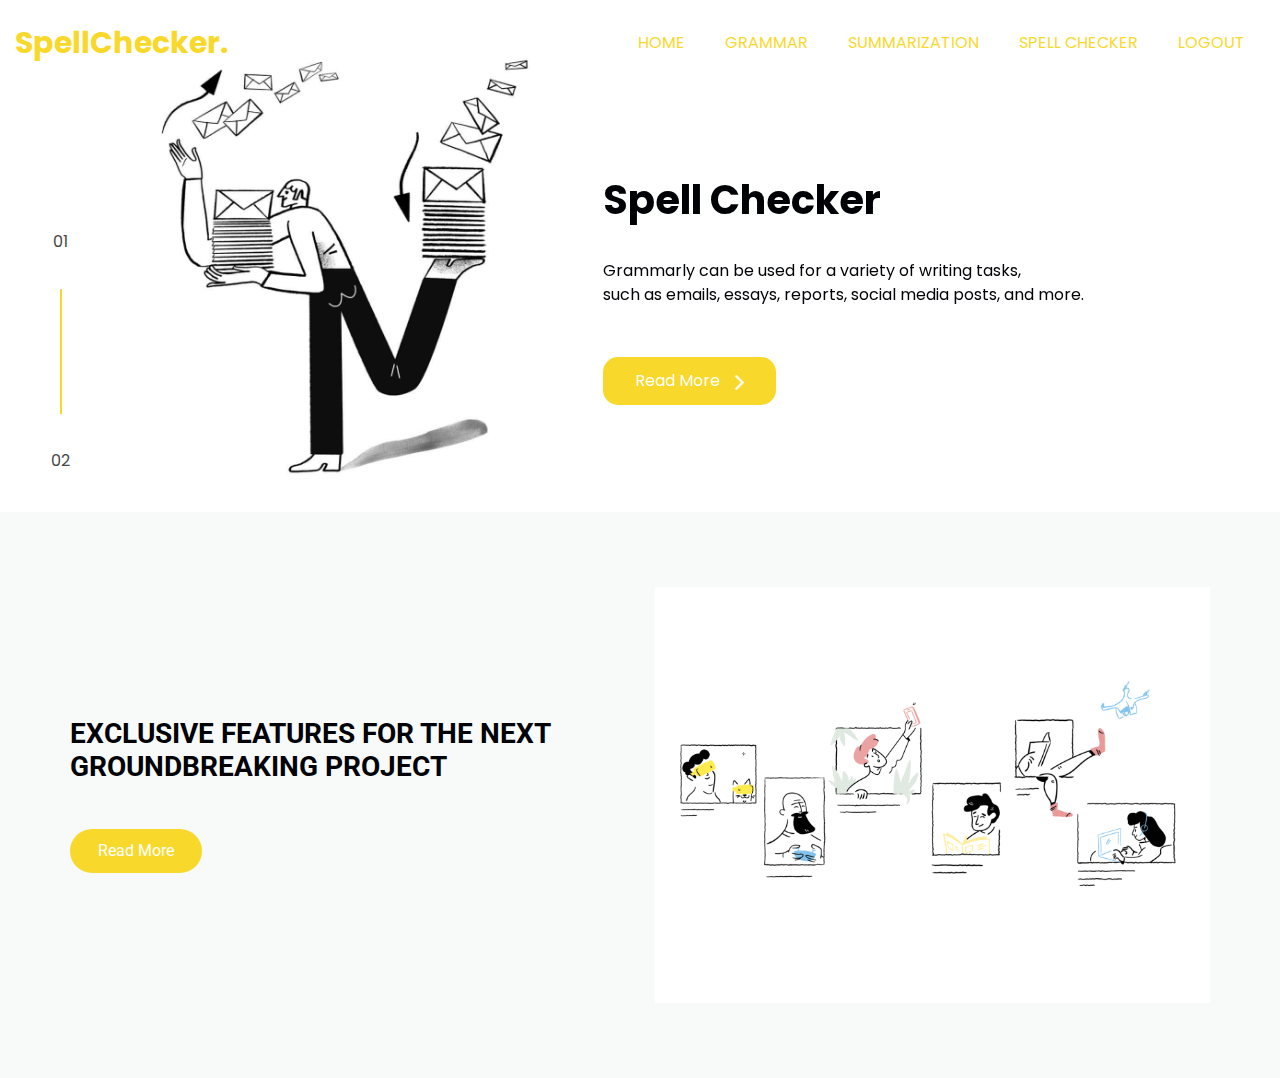
==== commit 14f6c35c: "final1" ====
--- a/templates/index.html
+++ b/templates/index.html
@@ -10688,9 +10688,9 @@
                 <li class="nav-item active">
                   <a class="nav-link" href="/home"> Home <span class="sr-only">(current)</span></a>
                 </li>
-                <li class="nav-item ">
+                <!-- <li class="nav-item ">
                   <a class="nav-link" href="/about"> about </a>
-                </li>
+                </li> -->
 
                 <li class="nav-item">
                   <a class="nav-link" href="/grammar"> Grammar </a>
@@ -10704,7 +10704,7 @@
                 </li>
 
                 <li class="nav-item">
-                  <a class="nav-link" href="/login">login</a>
+                  <a class="nav-link" href="/login">logout</a>
                 </li>
 
               </ul>
